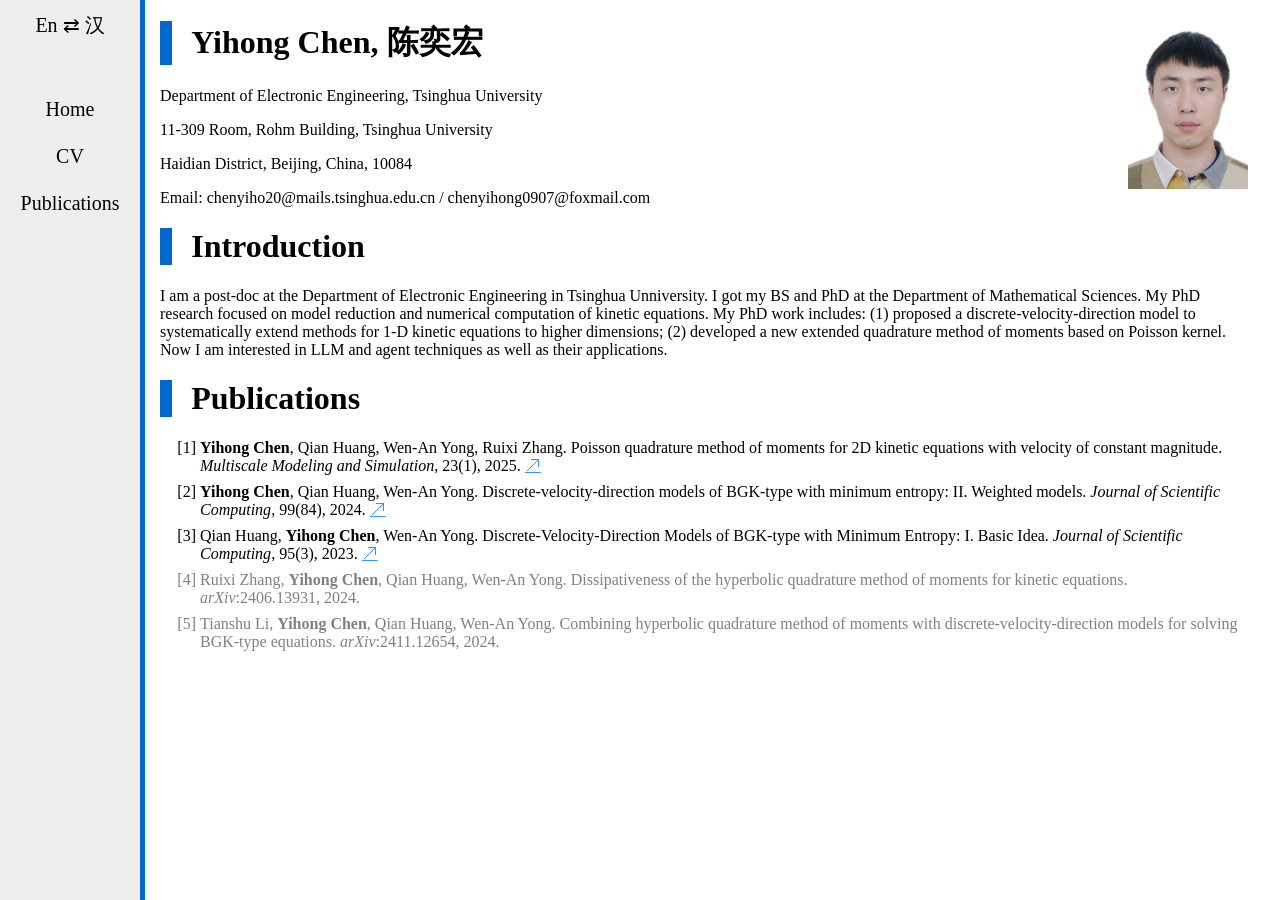
==== index.html @ 52dd53e9 "update" ====
<!DOCTYPE html>
<html>
    <head>
        <meta charset="utf-8"/>
        <title>陈奕宏，Yihong Chen</title>
        <link rel="stylesheet" href="css/portrait.css" media="screen and (orientation: portrait)">
        <link rel="stylesheet" href="css/landscape.css" media="screen and (orientation: landscape)">
        <script src="js/control.js"></script>
        <script src="js/lang.js"></script>
    </head>
    <body>
        <div class="header row-container">
            <!-- 依次为中英文切换按钮，主页，简历，发表 -->
            <div class="header-item" id="div-lang" onclick="onClickChangeLang()"></div>
            <div class="flex-row-spring"></div>
            <div class="header-item" id="div-HOME"></div>
            <div class="header-item" id="div-CV" onclick="onClickCV()"></div>
            <div class="header-item" id="div-PUBLICATION"></div>
        </div>
        <div class="content-container">
            <!-- 基础信息 -->
            <div id="div-name_block">
                <div id="div-profile_block">
                    <img class="profile" src="img/profile.png"/>
                </div>
                <h1 id="h1-NAME"></h1>
                <p id="p-affiliation"></p>
                <p id="p-address-1"></p>
                <p id="p-address-2"></p>
                <p id="p-email">chenyihong0907@foxmail.com</p>
            </div>
            <!-- 自我介绍 -->
            <h1 id="h1-self_intro"></h1>
            <p id="p-self_intro"></p>
            <!-- 发表清单 -->
            <h1 id="h1-publication_list"></h1>
            <ol class="publication-list">
                <li>
                    <strong>Yihong Chen</strong>, Qian Huang, Wen-An Yong, Ruixi Zhang. Poisson quadrature method of moments for 2D kinetic equations with velocity of constant magnitude. <em>Multiscale Modeling and Simulation</em>, 23(1), 2025. <a href="https://doi.org/10.1137/23m1620181">🡥</a>
                </li>
                <li>
                    <strong>Yihong Chen</strong>, Qian Huang, Wen-An Yong. Discrete-velocity-direction models of BGK-type with minimum entropy: II. Weighted models. <em>Journal of Scientific Computing</em>, 99(84), 2024. <a href="https://doi.org/10.1007/s10915-024-02531-3">🡥</a>
                </li>
                <li>
                    Qian Huang, <strong>Yihong Chen</strong>, Wen-An Yong. Discrete-Velocity-Direction Models of BGK-type
                    with Minimum Entropy: I. Basic Idea. <em>Journal of Scientific Computing</em>, 95(3), 2023. <a href="https://doi.org/10.1007/s10915-023-02211-8">🡥</a>
                </li>
                <li class="preparing-item">
                    Ruixi Zhang, <strong>Yihong Chen</strong>, Qian Huang, Wen-An Yong. Dissipativeness of the hyperbolic quadrature method of moments for kinetic equations. <em>arXiv</em>:2406.13931, 2024.
                </li>
                <li class="preparing-item">
                    Tianshu Li, <strong>Yihong Chen</strong>, Qian Huang, Wen-An Yong. Combining hyperbolic quadrature method of moments with discrete-velocity-direction models for solving BGK-type equations. <em>arXiv</em>:2411.12654, 2024.
                </li>
            </ol>
        </div>
        
        <script src="js/lang.js"></script>
    </body>
</html>
---- css/portrait.css ----
body {
    margin: 0;
    display: flex;
    flex-direction: column;
    font-size: 12pt;
}

.row-container {
    display: flex;
    flex-direction: row;
    width: 100%;
    align-items: stretch;
    font-size: inherit;
}

.flex-row-spring {
    flex-grow: 1;
}

/* 导航栏 */
.header {
    position: fixed;
    background-color: #EEE;
    border-bottom: #0369CF 0.25em solid;
    font-size: 24pt;
}


.header-item {
    padding: 0.8em 1.2em;
    margin-bottom: -0.25em;
    background-color: #EEE;
    border-bottom: #0369CF 0.25em solid;
    transition: background-color 0.5s ease, border-color 0.25s ease;
}

.header-item:hover {
    background-color: #FFF;
    border-color: #3096FC;
}

/* 内容 */
.content-container {
    margin: 8em 4em;
}

h1 {
    border-left: #0369CF 0.4em solid;
    padding-left: 0.6em;
}

#div-profile_block {
    text-align: center;
}

.profile {
    max-width: 144pt;
    object-fit: cover;
}


/* 发表列表样式 */
.publication-list {
    counter-reset: list-item; /* 初始化计数器 */
    list-style-type: none; /* 移除默认的列表样式 */
}

.publication-list li {
    counter-increment: list-item;
    margin: 0.5em 0em;
}

.publication-list li::marker {
    content: "["counter(list-item)"] ";
}

li a {
    color: #3096FC;
}

.preparing-item {
    color: gray;
}
---- css/landscape.css ----
body {
    margin: 0;
    display: flex;
    flex-direction: column;
}

.row-container {
    display: flex;
    flex-direction: column;
    height: 100%;
    width: 7em;
    align-items: stretch;
    text-align: center;
    font-size: inherit;
}

.flex-row-spring {
    flex-grow: 0.05;
}

/* 导航栏 */
.header {
    position: fixed;
    background-color: #EEE;
    border-right: #0369CF 0.25em solid;
    font-size: 15pt;
}


.header-item {
    padding: 0.6em 0.6em;
    margin-right: -0.25em;
    background-color: #EEE;
    border-right: #0369CF 0.25em solid;
    transition: background-color 0.5s ease, border-color 0.25s ease;
}

.header-item:hover {
    background-color: #FFF;
    border-color: #3096FC;
}

/* 内容 */
.content-container {
    margin: 0em 2em 2em 10em;
}

h1 {
    border-left: #0369CF 0.4em solid;
    padding-left: 0.6em;
}

.profile {
    max-width: 7.5em;
    object-fit: cover;
    float: right;
}


/* 发表列表样式 */
.publication-list {
    counter-reset: list-item; /* 初始化计数器 */
    list-style-type: none; /* 移除默认的列表样式 */
}

.publication-list li {
    counter-increment: list-item;
    margin: 0.5em 0em;
}

.publication-list li::marker {
    content: "["counter(list-item)"] ";
}

li a {
    color: #3096FC;
}

.preparing-item {
    color: gray;
}
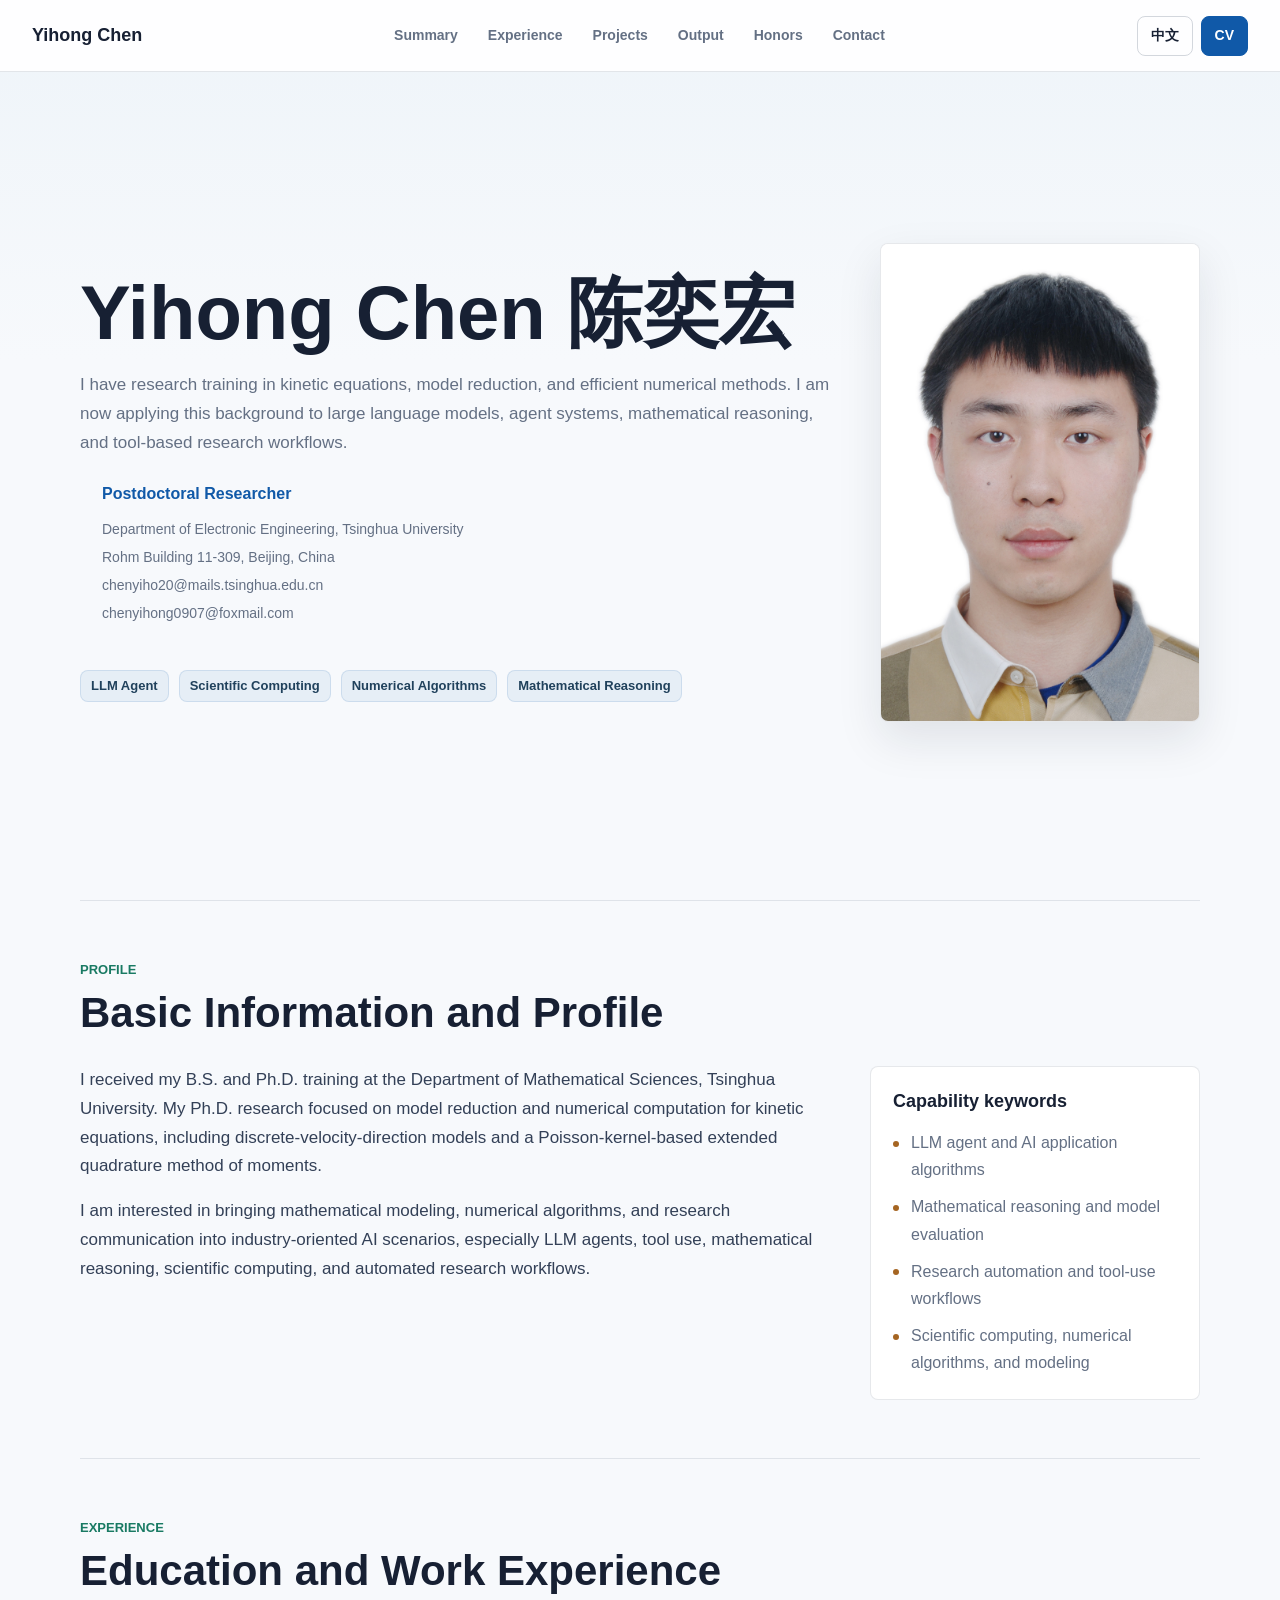
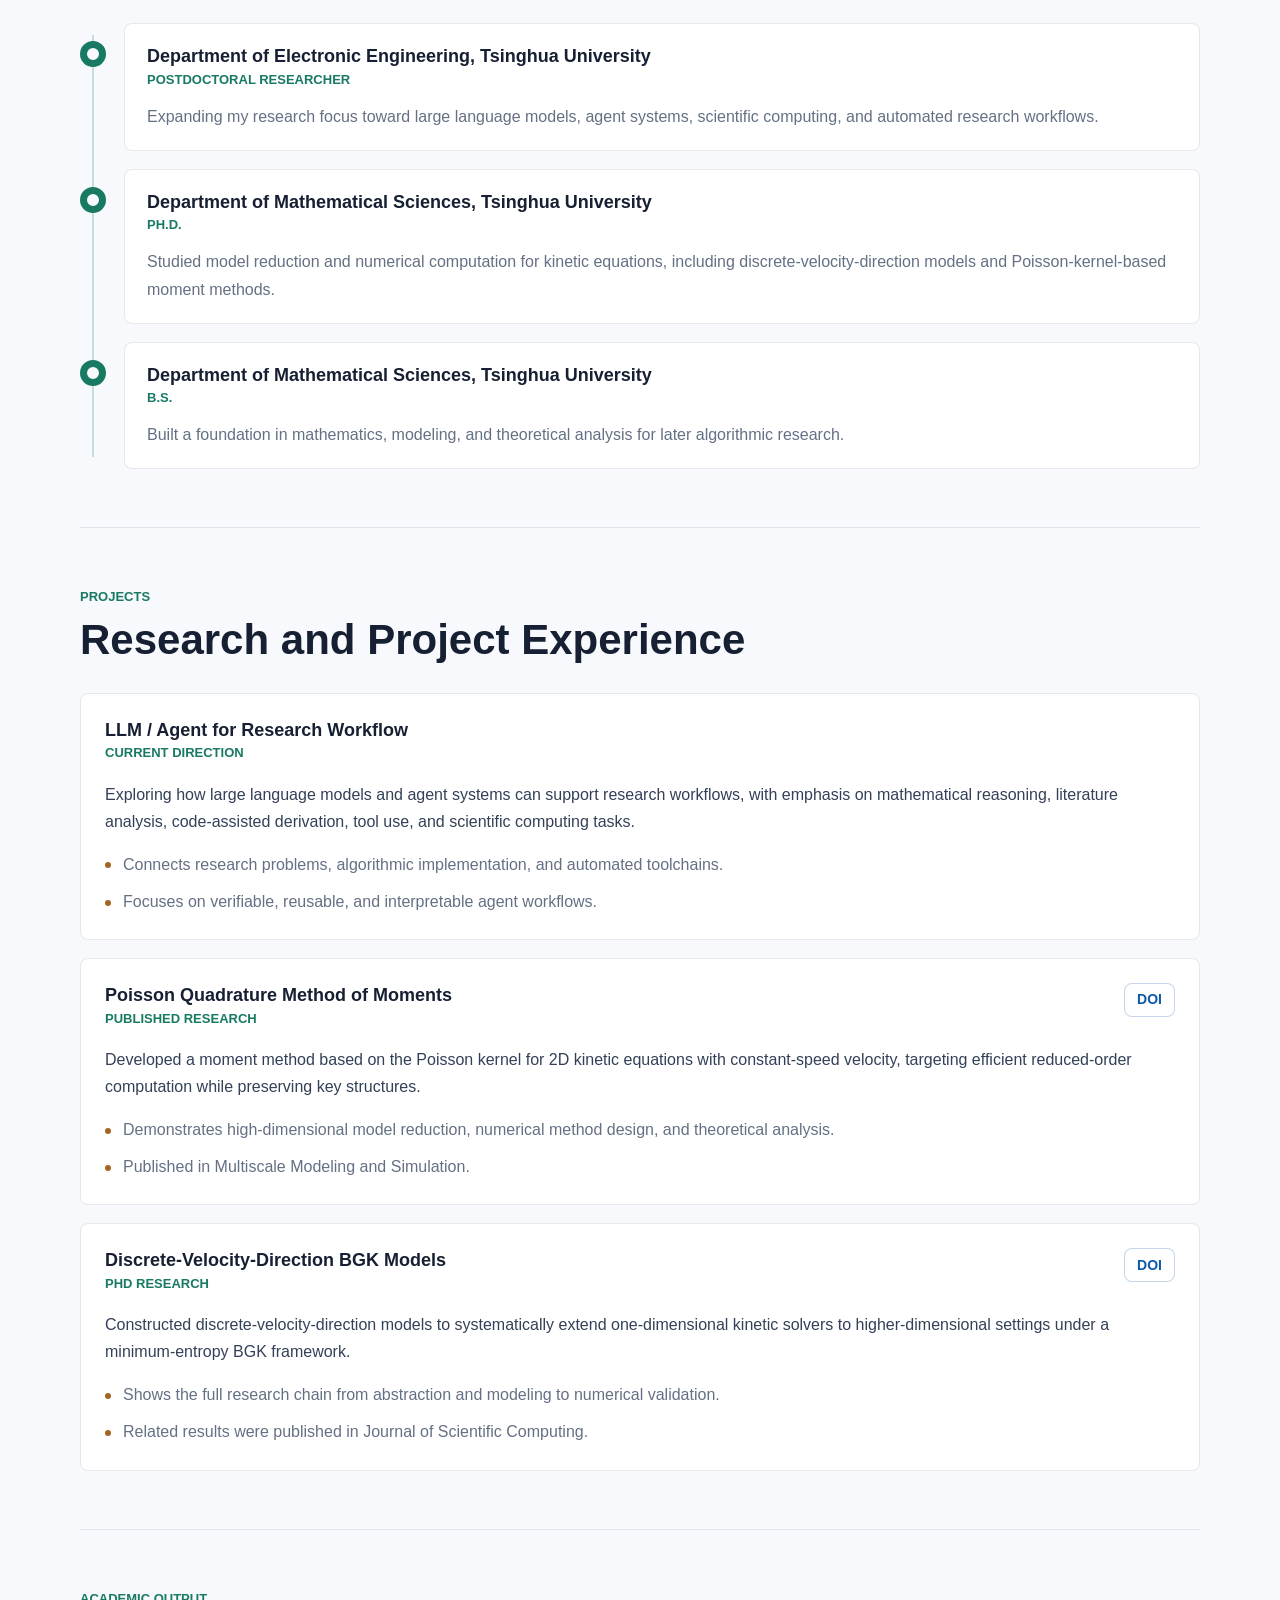
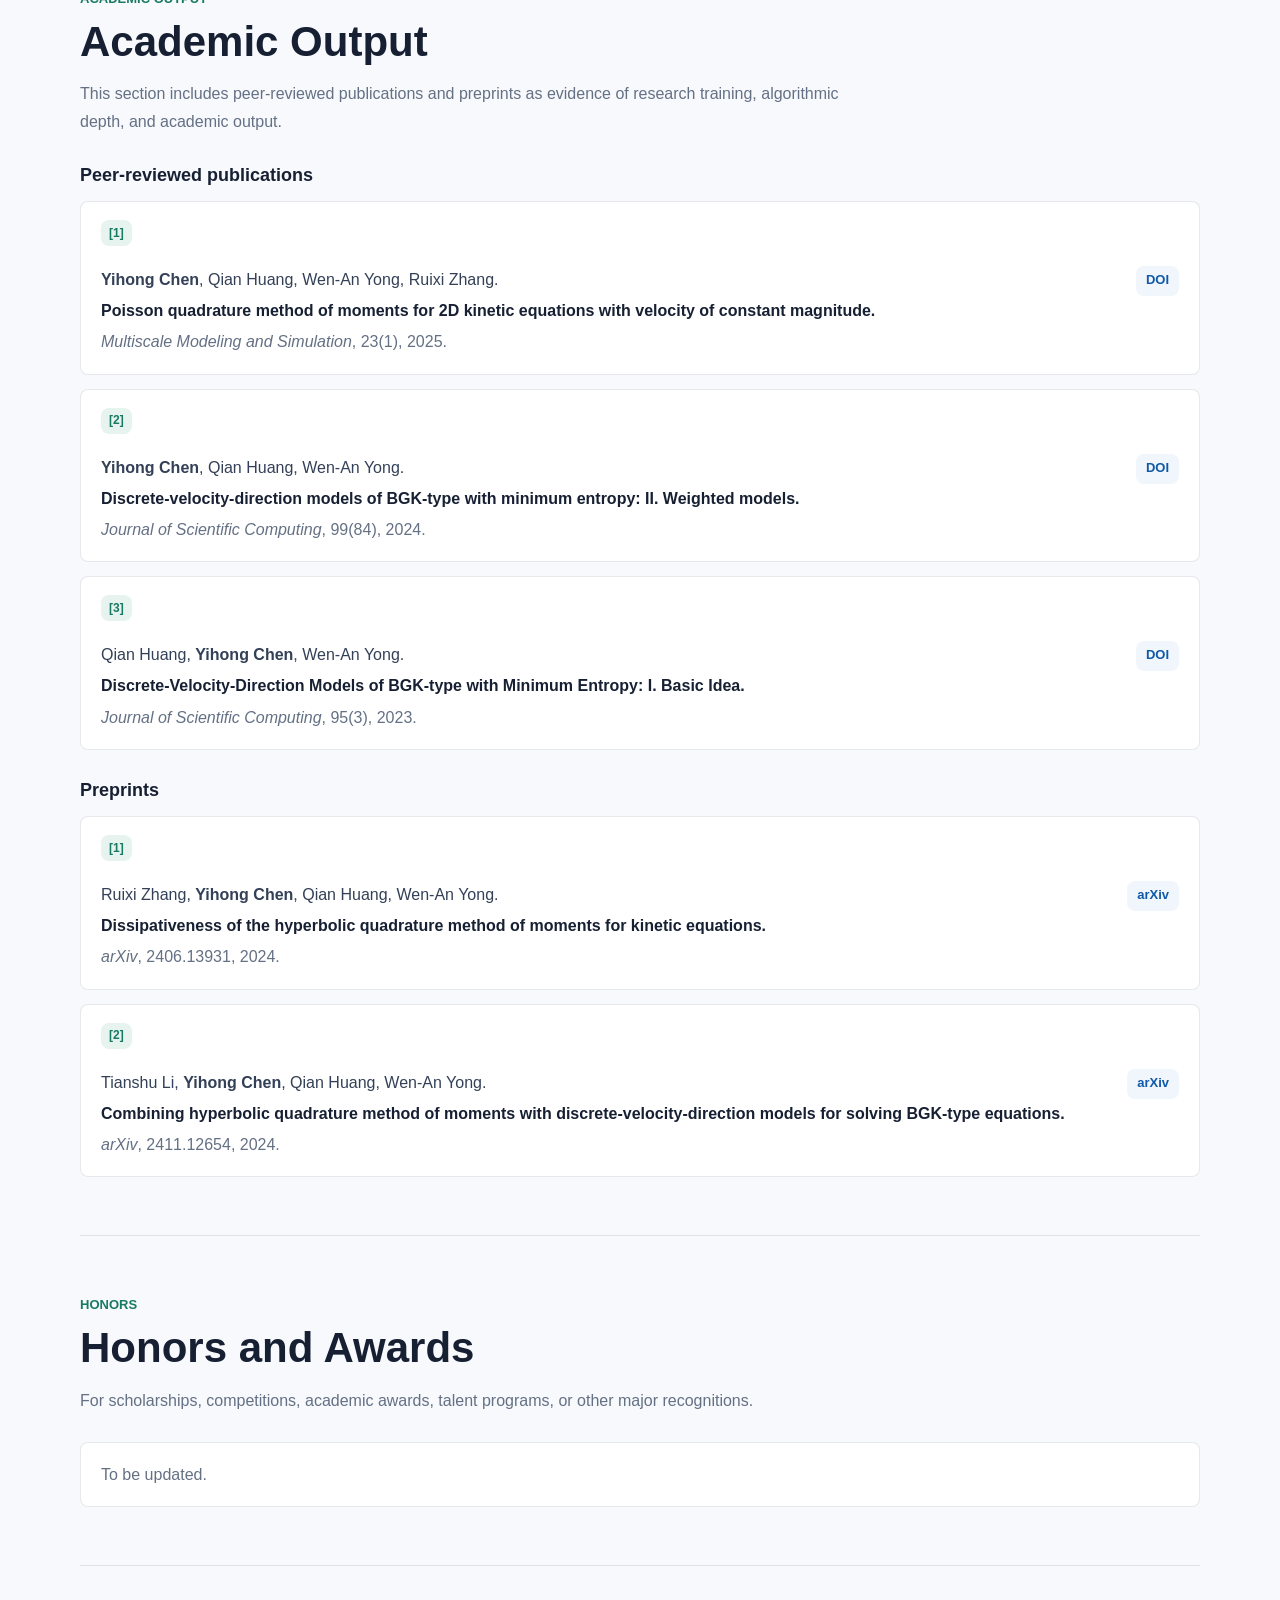
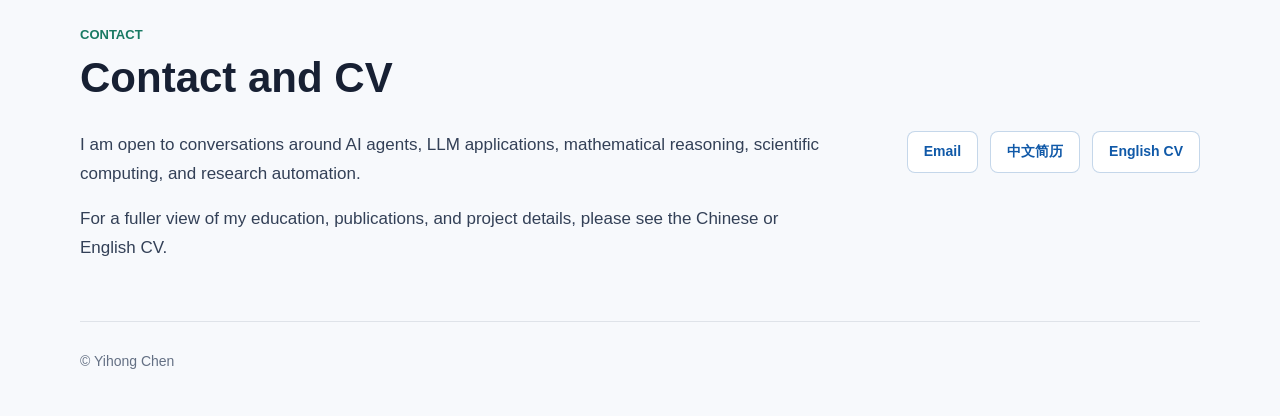
==== commit bde911be: "update to modern" ====
--- a/index.html
+++ b/index.html
@@ -1,60 +1,116 @@
-<!DOCTYPE html>
-<html>
-    <head>
-        <meta charset="utf-8"/>
-        <title>陈奕宏，Yihong Chen</title>
-        <link rel="stylesheet" href="css/portrait.css" media="screen and (orientation: portrait)">
-        <link rel="stylesheet" href="css/landscape.css" media="screen and (orientation: landscape)">
-        <script src="js/control.js"></script>
-        <script src="js/lang.js"></script>
-    </head>
-    <body>
-        <div class="header row-container">
-            <!-- 依次为中英文切换按钮，主页，简历，发表 -->
-            <div class="header-item" id="div-lang" onclick="onClickChangeLang()"></div>
-            <div class="flex-row-spring"></div>
-            <div class="header-item" id="div-HOME"></div>
-            <div class="header-item" id="div-CV" onclick="onClickCV()"></div>
-            <div class="header-item" id="div-PUBLICATION"></div>
-        </div>
-        <div class="content-container">
-            <!-- 基础信息 -->
-            <div id="div-name_block">
-                <div id="div-profile_block">
-                    <img class="profile" src="img/profile.png"/>
-                </div>
-                <h1 id="h1-NAME"></h1>
-                <p id="p-affiliation"></p>
-                <p id="p-address-1"></p>
-                <p id="p-address-2"></p>
-                <p id="p-email">chenyihong0907@foxmail.com</p>
-            </div>
-            <!-- 自我介绍 -->
-            <h1 id="h1-self_intro"></h1>
-            <p id="p-self_intro"></p>
-            <!-- 发表清单 -->
-            <h1 id="h1-publication_list"></h1>
-            <ol class="publication-list">
-                <li>
-                    <strong>Yihong Chen</strong>, Qian Huang, Wen-An Yong, Ruixi Zhang. Poisson quadrature method of moments for 2D kinetic equations with velocity of constant magnitude. <em>Multiscale Modeling and Simulation</em>, 23(1), 2025. <a href="https://doi.org/10.1137/23m1620181">🡥</a>
-                </li>
-                <li>
-                    <strong>Yihong Chen</strong>, Qian Huang, Wen-An Yong. Discrete-velocity-direction models of BGK-type with minimum entropy: II. Weighted models. <em>Journal of Scientific Computing</em>, 99(84), 2024. <a href="https://doi.org/10.1007/s10915-024-02531-3">🡥</a>
-                </li>
-                <li>
-                    Qian Huang, <strong>Yihong Chen</strong>, Wen-An Yong. Discrete-Velocity-Direction Models of BGK-type
-                    with Minimum Entropy: I. Basic Idea. <em>Journal of Scientific Computing</em>, 95(3), 2023. <a href="https://doi.org/10.1007/s10915-023-02211-8">🡥</a>
-                </li>
-                <li class="preparing-item">
-                    Ruixi Zhang, <strong>Yihong Chen</strong>, Qian Huang, Wen-An Yong. Dissipativeness of the hyperbolic quadrature method of moments for kinetic equations. <em>arXiv</em>:2406.13931, 2024.
-                </li>
-                <li class="preparing-item">
-                    Tianshu Li, <strong>Yihong Chen</strong>, Qian Huang, Wen-An Yong. Combining hyperbolic quadrature method of moments with discrete-velocity-direction models for solving BGK-type equations. <em>arXiv</em>:2411.12654, 2024.
-                </li>
-            </ol>
-        </div>
-        
-        <script src="js/lang.js"></script>
-    </body>
-</html>
- +<!DOCTYPE html>
+<html lang="zh-CN">
+<head>
+    <meta charset="utf-8">
+    <meta name="viewport" content="width=device-width, initial-scale=1">
+    <meta name="description" content="陈奕宏的个人简历主页，聚焦数学建模、数值算法、LLM Agent、科学计算与科研自动化。">
+    <title>陈奕宏 | Yihong Chen</title>
+    <link rel="stylesheet" href="css/main.css">
+    <script src="js/content.js" defer></script>
+    <script src="js/main.js" defer></script>
+</head>
+<body>
+    <header class="site-header">
+        <a class="brand" href="#top" id="brand">陈奕宏</a>
+        <nav class="site-nav" aria-label="Primary navigation">
+            <a href="#summary" data-nav="summary">简介</a>
+            <a href="#experience" data-nav="experience">经历</a>
+            <a href="#work" data-nav="work">项目</a>
+            <a href="#publications" data-nav="publications">成果</a>
+            <a href="#honors" data-nav="honors">荣誉</a>
+            <a href="#contact" data-nav="contact">联系</a>
+        </nav>
+        <div class="header-actions">
+            <button class="text-button" id="language-toggle" type="button">En</button>
+            <button class="text-button primary" id="cv-button" type="button">简历</button>
+        </div>
+    </header>
+
+    <main id="top">
+        <section class="hero" aria-labelledby="profile-name">
+            <div class="hero-copy">
+                <h1 id="profile-name"></h1>
+                <p class="lead" id="hero-lead"></p>
+                <div class="profile-meta">
+                    <p class="profile-role" id="profile-role"></p>
+                    <ul class="meta-list" id="profile-lines"></ul>
+                </div>
+                <div class="tag-list" id="hero-tags" aria-label="Focus areas"></div>
+            </div>
+            <aside class="profile-card" aria-label="Profile">
+                <img class="profile-photo" id="profile-photo" src="img/profile.png" alt="陈奕宏">
+            </aside>
+        </section>
+
+        <section class="section" id="summary" aria-labelledby="summary-title">
+            <div class="section-heading">
+                <p class="section-kicker" id="summary-kicker"></p>
+                <h2 id="summary-title"></h2>
+            </div>
+            <div class="summary-grid">
+                <div class="body-copy" id="summary-copy"></div>
+                <div class="role-panel">
+                    <h3 id="target-title"></h3>
+                    <ul class="clean-list" id="target-list"></ul>
+                </div>
+            </div>
+        </section>
+
+        <section class="section" id="experience" aria-labelledby="experience-title">
+            <div class="section-heading">
+                <p class="section-kicker" id="experience-kicker"></p>
+                <h2 id="experience-title"></h2>
+            </div>
+            <div class="timeline" id="experience-list"></div>
+        </section>
+
+        <section class="section" id="work" aria-labelledby="work-title">
+            <div class="section-heading">
+                <p class="section-kicker" id="work-kicker"></p>
+                <h2 id="work-title"></h2>
+            </div>
+            <div class="work-list" id="work-list"></div>
+        </section>
+
+        <section class="section" id="publications" aria-labelledby="publications-title">
+            <div class="section-heading">
+                <p class="section-kicker" id="publications-kicker"></p>
+                <h2 id="publications-title"></h2>
+                <p class="section-note" id="publications-note"></p>
+            </div>
+            <div class="publication-block">
+                <h3 id="published-title"></h3>
+                <ol class="publication-list" id="published-list"></ol>
+            </div>
+            <div class="publication-block">
+                <h3 id="preprint-title"></h3>
+                <ol class="publication-list" id="preprint-list"></ol>
+            </div>
+        </section>
+
+        <section class="section" id="honors" aria-labelledby="honors-title">
+            <div class="section-heading">
+                <p class="section-kicker" id="honors-kicker"></p>
+                <h2 id="honors-title"></h2>
+                <p class="section-note" id="honors-note"></p>
+            </div>
+            <div class="honor-list" id="honor-list"></div>
+        </section>
+
+        <section class="section contact-section" id="contact" aria-labelledby="contact-title">
+            <div class="section-heading">
+                <p class="section-kicker" id="contact-kicker"></p>
+                <h2 id="contact-title"></h2>
+            </div>
+            <div class="contact-layout">
+                <div class="body-copy" id="contact-copy"></div>
+                <div class="contact-links" id="contact-links"></div>
+            </div>
+        </section>
+    </main>
+
+    <footer class="site-footer">
+        <span id="footer-text"></span>
+    </footer>
+</body>
+</html>
--- a/css/main.css
+++ b/css/main.css
@@ -0,0 +1,767 @@
+:root {
+    --color-ink: #172033;
+    --color-muted: #647084;
+    --color-soft: #edf1f6;
+    --color-page: #f7f9fc;
+    --color-panel: #ffffff;
+    --color-primary: #1059a8;
+    --color-primary-strong: #073f7f;
+    --color-accent: #197a63;
+    --color-warm: #a56522;
+    --shadow-panel: 0 18px 45px rgba(23, 32, 51, 0.1);
+    --radius: 8px;
+    --content-width: 1120px;
+    --header-height: 72px;
+    --font-sans: "Inter", "Segoe UI", "Helvetica Neue", Arial, "Noto Sans SC", sans-serif;
+}
+
+* {
+    box-sizing: border-box;
+}
+
+html {
+    scroll-behavior: smooth;
+}
+
+body {
+    margin: 0;
+    color: var(--color-ink);
+    background:
+        linear-gradient(180deg, #eef4f9 0, var(--color-page) 360px),
+        var(--color-page);
+    font-family: var(--font-sans);
+    font-size: 16px;
+    line-height: 1.7;
+}
+
+a {
+    color: var(--color-primary);
+    text-decoration-thickness: 0.08em;
+    text-underline-offset: 0.24em;
+}
+
+a:hover {
+    color: var(--color-primary-strong);
+}
+
+button,
+a {
+    -webkit-tap-highlight-color: transparent;
+}
+
+button:focus-visible,
+a:focus-visible {
+    outline: 3px solid rgba(25, 122, 99, 0.28);
+    outline-offset: 3px;
+}
+
+.site-header {
+    position: sticky;
+    top: 0;
+    z-index: 10;
+    display: grid;
+    grid-template-columns: auto 1fr auto;
+    align-items: center;
+    gap: 24px;
+    min-height: var(--header-height);
+    padding: 0 32px;
+    background: rgba(255, 255, 255, 0.9);
+    border-bottom: 1px solid rgba(100, 112, 132, 0.18);
+    backdrop-filter: blur(16px);
+}
+
+.brand {
+    color: var(--color-ink);
+    font-size: 18px;
+    font-weight: 750;
+    text-decoration: none;
+    white-space: nowrap;
+}
+
+.site-nav {
+    display: flex;
+    justify-content: center;
+    gap: 6px;
+}
+
+.site-nav a,
+.text-button,
+.action-link,
+.compact-link {
+    border-radius: var(--radius);
+    font: inherit;
+    transition:
+        background-color 0.18s ease,
+        border-color 0.18s ease,
+        color 0.18s ease,
+        transform 0.18s ease;
+}
+
+.site-nav a {
+    padding: 8px 12px;
+    color: var(--color-muted);
+    font-size: 14px;
+    font-weight: 650;
+    text-decoration: none;
+    white-space: nowrap;
+}
+
+.site-nav a:hover {
+    color: var(--color-ink);
+    background: var(--color-soft);
+}
+
+.header-actions {
+    display: flex;
+    align-items: center;
+    gap: 8px;
+}
+
+.text-button {
+    min-height: 40px;
+    padding: 0 13px;
+    color: var(--color-ink);
+    background: transparent;
+    border: 1px solid rgba(100, 112, 132, 0.28);
+    cursor: pointer;
+    font-size: 14px;
+    font-weight: 700;
+}
+
+.text-button:hover {
+    background: var(--color-soft);
+}
+
+.text-button.primary {
+    color: #fff;
+    background: var(--color-primary);
+    border-color: var(--color-primary);
+}
+
+.text-button.primary:hover {
+    background: var(--color-primary-strong);
+    border-color: var(--color-primary-strong);
+}
+
+main {
+    width: min(var(--content-width), calc(100% - 48px));
+    margin: 0 auto;
+}
+
+.hero {
+    display: grid;
+    grid-template-columns: minmax(0, 1fr) 320px;
+    gap: 48px;
+    align-items: center;
+    min-height: calc(100svh - var(--header-height));
+    padding: 56px 0 64px;
+}
+
+.hero-copy {
+    max-width: 760px;
+}
+
+.eyebrow,
+.section-kicker,
+.item-type {
+    margin: 0;
+    color: var(--color-accent);
+    font-size: 13px;
+    font-weight: 800;
+    text-transform: uppercase;
+}
+
+h1,
+h2,
+h3,
+p {
+    overflow-wrap: anywhere;
+}
+
+h1 {
+    margin: 12px 0 0;
+    font-size: clamp(42px, 7vw, 76px);
+    line-height: 1.02;
+    font-weight: 820;
+}
+
+.headline {
+    max-width: 780px;
+    margin: 24px 0 0;
+    color: #23304a;
+    font-size: clamp(22px, 3vw, 32px);
+    line-height: 1.35;
+    font-weight: 720;
+}
+
+.lead {
+    max-width: 760px;
+    margin: 20px 0 0;
+    color: var(--color-muted);
+    font-size: 17px;
+}
+
+.tag-list {
+    display: flex;
+    flex-wrap: wrap;
+    gap: 10px;
+    margin-top: 24px;
+}
+
+.tag {
+    display: inline-flex;
+    align-items: center;
+    min-height: 30px;
+    padding: 4px 10px;
+    color: #20415c;
+    background: #e6eef6;
+    border: 1px solid rgba(16, 89, 168, 0.12);
+    border-radius: var(--radius);
+    font-size: 13px;
+    font-weight: 700;
+}
+
+.tag-list.subtle {
+    margin-top: 16px;
+}
+
+.tag-list.subtle .tag {
+    color: #46546a;
+    background: #f1f4f7;
+    border-color: rgba(100, 112, 132, 0.16);
+}
+
+.action-link,
+.compact-link {
+    display: inline-flex;
+    align-items: center;
+    justify-content: center;
+    min-height: 42px;
+    padding: 0 16px;
+    color: var(--color-primary);
+    background: #fff;
+    border: 1px solid rgba(16, 89, 168, 0.24);
+    font-size: 14px;
+    font-weight: 760;
+    text-decoration: none;
+}
+
+.action-link:hover,
+.compact-link:hover {
+    color: var(--color-primary-strong);
+    background: #f0f6fc;
+    transform: translateY(-1px);
+}
+
+.action-link.primary {
+    color: #fff;
+    background: var(--color-primary);
+    border-color: var(--color-primary);
+}
+
+.action-link.primary:hover {
+    color: #fff;
+    background: var(--color-primary-strong);
+    border-color: var(--color-primary-strong);
+}
+
+.profile-card {
+    align-self: center;
+    overflow: hidden;
+    background: var(--color-panel);
+    border: 1px solid rgba(100, 112, 132, 0.16);
+    border-radius: var(--radius);
+    box-shadow: var(--shadow-panel);
+}
+
+.profile-photo {
+    display: block;
+    width: 100%;
+    aspect-ratio: 2 / 3;
+    object-fit: cover;
+    background: var(--color-soft);
+}
+
+.profile-meta {
+    padding: 22px;
+}
+
+.profile-role {
+    margin: 0 0 12px;
+    color: var(--color-primary);
+    font-weight: 780;
+}
+
+.meta-list,
+.clean-list {
+    margin: 0;
+    padding: 0;
+    list-style: none;
+}
+
+.meta-list {
+    display: grid;
+    gap: 7px;
+    color: var(--color-muted);
+    font-size: 14px;
+    line-height: 1.5;
+}
+
+.section {
+    padding: 58px 0;
+    border-top: 1px solid rgba(100, 112, 132, 0.16);
+    scroll-margin-top: calc(var(--header-height) + 20px);
+}
+
+.section-heading {
+    max-width: 780px;
+    margin-bottom: 28px;
+}
+
+h2 {
+    margin: 8px 0 0;
+    font-size: clamp(28px, 4vw, 42px);
+    line-height: 1.16;
+}
+
+.section-note {
+    margin: 14px 0 0;
+    color: var(--color-muted);
+}
+
+.summary-grid,
+.contact-layout {
+    display: grid;
+    grid-template-columns: minmax(0, 1fr) 330px;
+    gap: 36px;
+    align-items: start;
+}
+
+.body-copy {
+    color: #334057;
+    font-size: 17px;
+}
+
+.body-copy p {
+    margin: 0 0 16px;
+}
+
+.body-copy p:last-child {
+    margin-bottom: 0;
+}
+
+.role-panel,
+.skill-group,
+.work-item,
+.timeline-body,
+.publication-list li,
+.honor-item,
+.empty-state {
+    background: var(--color-panel);
+    border: 1px solid rgba(100, 112, 132, 0.16);
+    border-radius: var(--radius);
+}
+
+.role-panel {
+    padding: 22px;
+}
+
+.role-panel h3,
+.skill-group h3,
+.work-item h3,
+.timeline-body h3,
+.publication-block h3,
+.honor-item h3 {
+    margin: 0;
+    font-size: 18px;
+    line-height: 1.35;
+}
+
+.clean-list {
+    display: grid;
+    gap: 10px;
+    margin-top: 16px;
+}
+
+.clean-list li {
+    position: relative;
+    padding-left: 18px;
+    color: var(--color-muted);
+}
+
+.clean-list li::before {
+    position: absolute;
+    top: 0.72em;
+    left: 0;
+    width: 6px;
+    height: 6px;
+    background: var(--color-warm);
+    border-radius: 50%;
+    content: "";
+}
+
+.work-list {
+    display: grid;
+    gap: 18px;
+}
+
+.work-item {
+    padding: 24px;
+}
+
+.work-item-header {
+    display: flex;
+    align-items: start;
+    justify-content: space-between;
+    gap: 20px;
+    margin-bottom: 16px;
+}
+
+.work-item p {
+    margin: 0;
+}
+
+.work-item > p {
+    color: #334057;
+}
+
+.compact-link {
+    min-height: 34px;
+    padding: 0 12px;
+    white-space: nowrap;
+}
+
+.skill-grid {
+    display: grid;
+    grid-template-columns: repeat(3, minmax(0, 1fr));
+    gap: 18px;
+}
+
+.skill-group {
+    padding: 22px;
+}
+
+.timeline {
+    position: relative;
+    display: grid;
+    gap: 18px;
+}
+
+.timeline::before {
+    position: absolute;
+    top: 12px;
+    bottom: 12px;
+    left: 12px;
+    width: 2px;
+    background: rgba(25, 122, 99, 0.22);
+    content: "";
+}
+
+.timeline-item {
+    position: relative;
+    display: grid;
+    grid-template-columns: 26px minmax(0, 1fr);
+    gap: 18px;
+}
+
+.timeline-marker {
+    position: relative;
+    z-index: 1;
+    width: 26px;
+    height: 26px;
+    margin-top: 18px;
+    background: var(--color-page);
+    border: 7px solid var(--color-accent);
+    border-radius: 50%;
+}
+
+.timeline-body {
+    padding: 20px 22px;
+}
+
+.timeline-body p {
+    margin: 0;
+}
+
+.timeline-body > p:last-child {
+    margin-top: 12px;
+    color: var(--color-muted);
+}
+
+.publication-block {
+    margin-top: 28px;
+}
+
+.publication-list {
+    display: grid;
+    gap: 14px;
+    margin: 14px 0 0;
+    padding: 0;
+    list-style: none;
+    counter-reset: publication;
+}
+
+.publication-list li {
+    display: grid;
+    grid-template-columns: minmax(0, 1fr) auto;
+    gap: 20px;
+    align-items: start;
+    padding: 18px 20px;
+    counter-increment: publication;
+}
+
+.publication-list li::before {
+    display: inline-flex;
+    grid-column: 1 / -1;
+    align-items: center;
+    width: fit-content;
+    min-height: 26px;
+    padding: 0 8px;
+    color: var(--color-accent);
+    background: #e7f3ee;
+    border-radius: var(--radius);
+    font-size: 12px;
+    font-weight: 800;
+    content: "[" counter(publication) "]";
+}
+
+.publication-main {
+    display: grid;
+    gap: 4px;
+}
+
+.publication-main p {
+    margin: 0;
+}
+
+.publication-authors {
+    color: #334057;
+}
+
+.publication-title {
+    font-weight: 720;
+}
+
+.publication-venue {
+    color: var(--color-muted);
+}
+
+.publication-links {
+    display: flex;
+    flex-wrap: wrap;
+    justify-content: flex-end;
+    gap: 8px;
+}
+
+.publication-links a {
+    min-height: 30px;
+    padding: 3px 10px;
+    color: var(--color-primary);
+    background: #f0f6fc;
+    border-radius: var(--radius);
+    font-size: 13px;
+    font-weight: 760;
+    text-decoration: none;
+}
+
+.publication-links a:hover {
+    background: #e1edf8;
+}
+
+.honor-list {
+    display: grid;
+    gap: 14px;
+}
+
+.honor-item,
+.empty-state {
+    padding: 18px 20px;
+}
+
+.honor-item p,
+.empty-state {
+    margin: 0;
+}
+
+.honor-item > p:last-child {
+    margin-top: 10px;
+    color: var(--color-muted);
+}
+
+.empty-state {
+    color: var(--color-muted);
+}
+
+.contact-links {
+    display: flex;
+    flex-wrap: wrap;
+    gap: 12px;
+    justify-content: flex-end;
+}
+
+.site-footer {
+    width: min(var(--content-width), calc(100% - 48px));
+    margin: 0 auto;
+    padding: 28px 0 42px;
+    color: var(--color-muted);
+    border-top: 1px solid rgba(100, 112, 132, 0.16);
+    font-size: 14px;
+}
+
+@media (max-width: 900px) {
+    :root {
+        --header-height: 64px;
+    }
+
+    .site-header {
+        grid-template-columns: 1fr auto;
+        gap: 12px;
+        padding: 10px 18px;
+    }
+
+    .site-nav {
+        grid-column: 1 / -1;
+        justify-content: flex-start;
+        order: 3;
+        overflow-x: auto;
+        padding-bottom: 2px;
+        scrollbar-width: none;
+    }
+
+    .site-nav::-webkit-scrollbar {
+        display: none;
+    }
+
+    .site-nav a {
+        padding: 7px 10px;
+    }
+
+    main,
+    .site-footer {
+        width: min(100% - 32px, var(--content-width));
+    }
+
+    .hero,
+    .summary-grid,
+    .contact-layout {
+        grid-template-columns: 1fr;
+    }
+
+    .hero {
+        gap: 28px;
+        min-height: 0;
+        padding: 42px 0 48px;
+    }
+
+    .profile-card {
+        display: grid;
+        grid-template-columns: 150px minmax(0, 1fr);
+        align-items: stretch;
+    }
+
+    .profile-photo {
+        height: 100%;
+    }
+
+    .skill-grid {
+        grid-template-columns: 1fr;
+    }
+
+    .contact-links {
+        justify-content: flex-start;
+    }
+}
+
+@media (max-width: 620px) {
+    body {
+        font-size: 15px;
+    }
+
+    .site-header {
+        position: static;
+    }
+
+    .brand {
+        font-size: 17px;
+    }
+
+    .header-actions {
+        gap: 6px;
+    }
+
+    .text-button {
+        min-height: 36px;
+        padding: 0 10px;
+    }
+
+    h1 {
+        font-size: 42px;
+    }
+
+    .headline {
+        font-size: 22px;
+    }
+
+    .lead,
+    .body-copy {
+        font-size: 16px;
+    }
+
+    .profile-card {
+        grid-template-columns: 118px minmax(0, 1fr);
+    }
+
+    .profile-meta {
+        padding: 16px;
+    }
+
+    .section {
+        padding: 44px 0;
+    }
+
+    .work-item,
+    .skill-group,
+    .role-panel,
+    .timeline-body,
+    .honor-item,
+    .empty-state {
+        padding: 18px;
+    }
+
+    .work-item-header,
+    .publication-list li {
+        grid-template-columns: 1fr;
+    }
+
+    .work-item-header {
+        display: grid;
+        gap: 12px;
+    }
+
+    .compact-link {
+        justify-self: start;
+    }
+
+    .publication-links {
+        justify-content: flex-start;
+    }
+}
+
+@media (max-width: 420px) {
+    main,
+    .site-footer {
+        width: min(100% - 24px, var(--content-width));
+    }
+
+    .profile-card {
+        grid-template-columns: 1fr;
+    }
+
+    .profile-photo {
+        max-height: 320px;
+    }
+
+    .action-link {
+        width: 100%;
+    }
+}
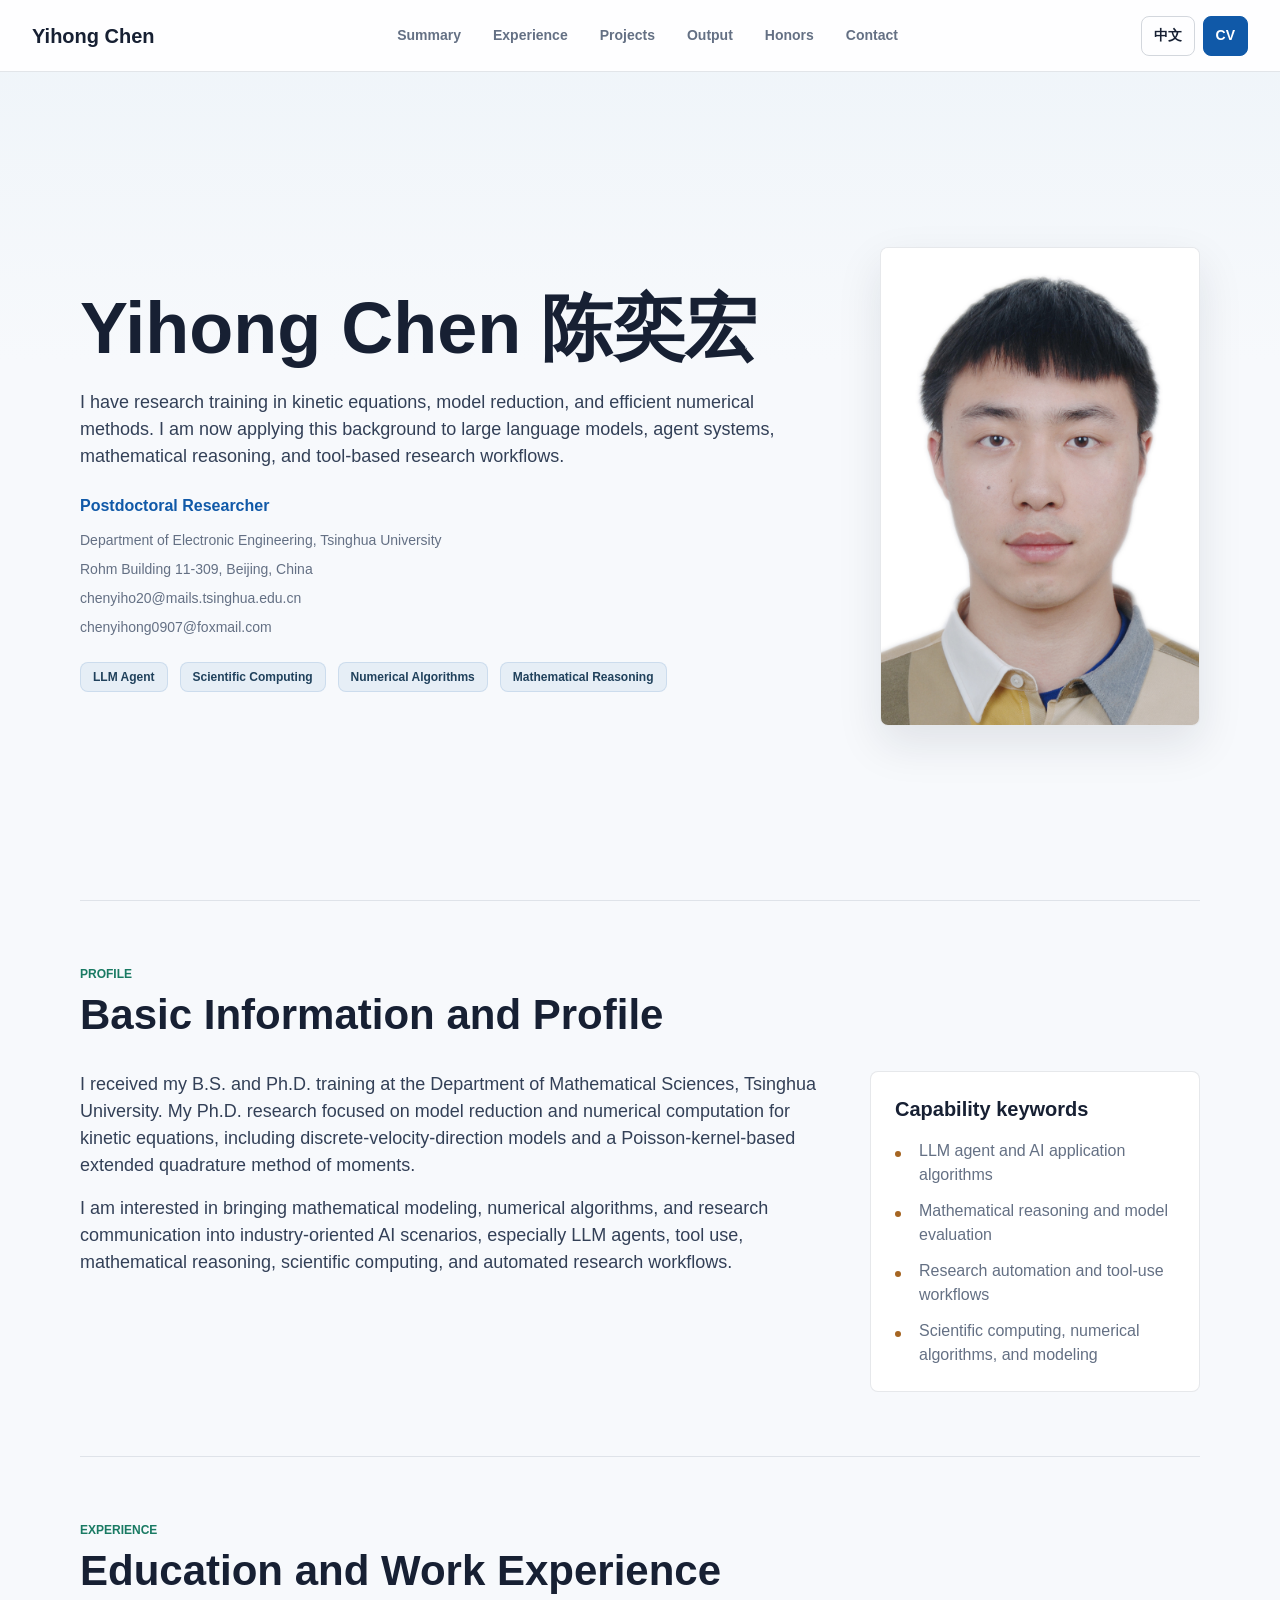
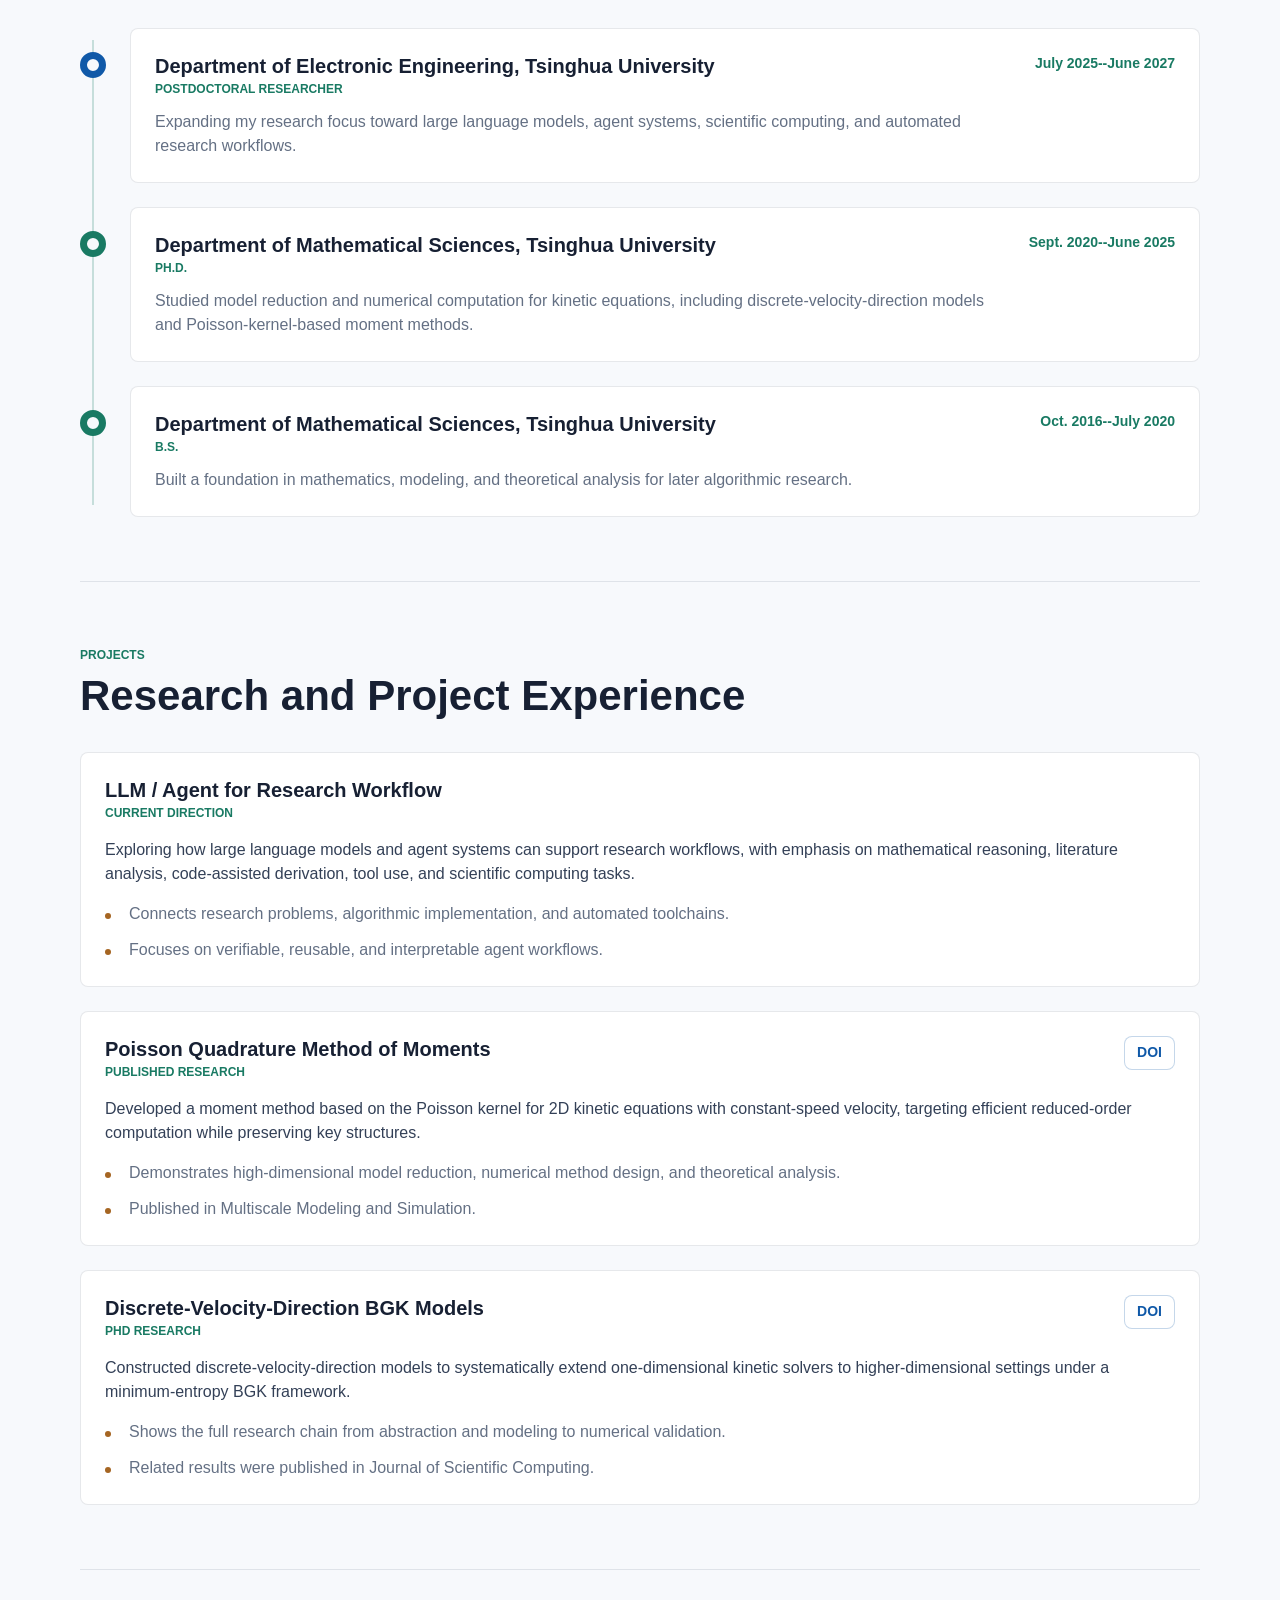
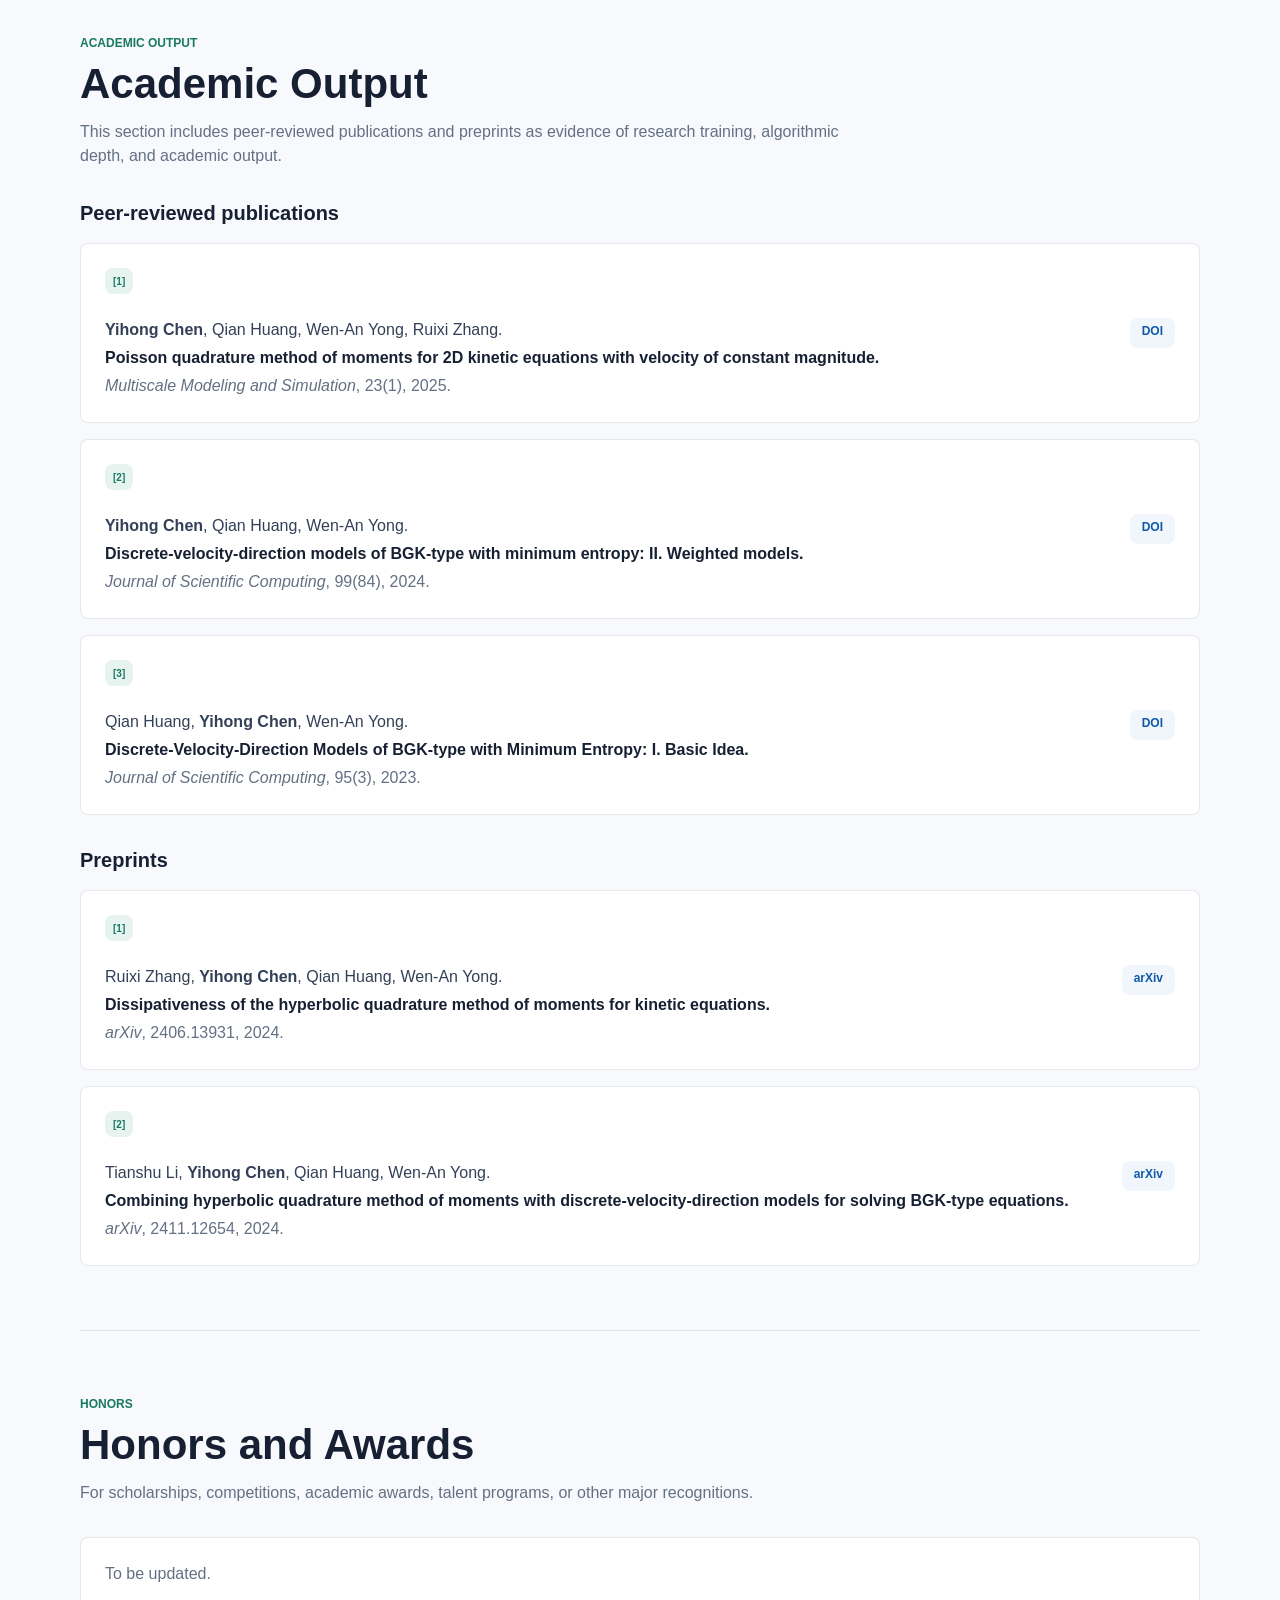
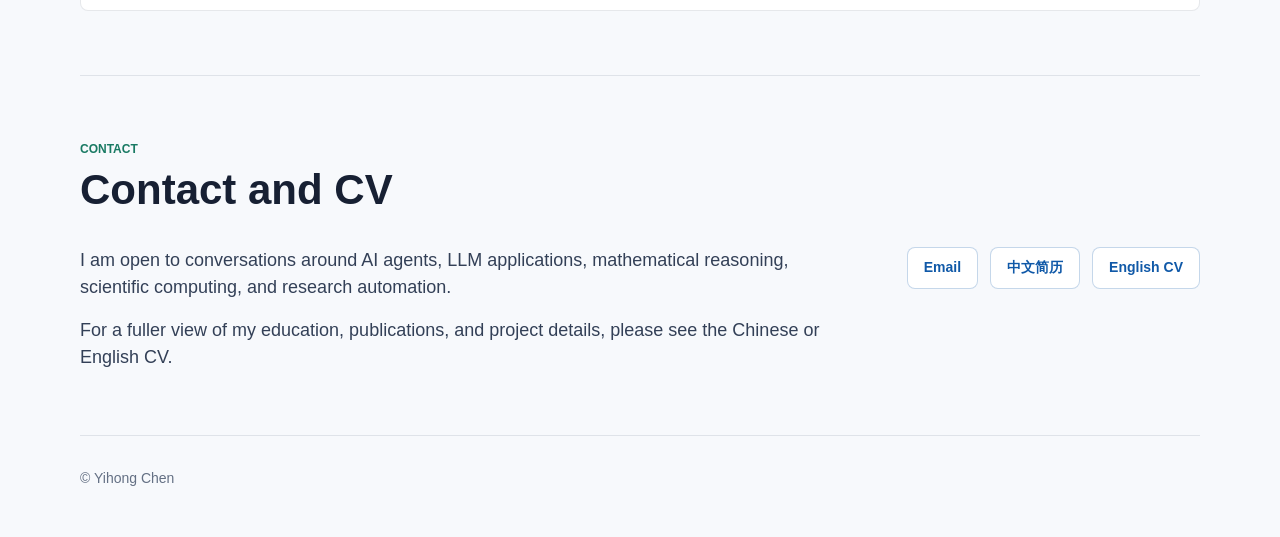
==== commit 2a948768: "update" ====
--- a/index.html
+++ b/index.html
@@ -31,7 +31,7 @@
             <div class="hero-copy">
                 <h1 id="profile-name"></h1>
                 <p class="lead" id="hero-lead"></p>
-                <div class="profile-meta">
+                <div class="identity-meta">
                     <p class="profile-role" id="profile-role"></p>
                     <ul class="meta-list" id="profile-lines"></ul>
                 </div>
--- a/css/main.css
+++ b/css/main.css
@@ -1,20 +1,50 @@
+/* 1. Tokens */
 :root {
     --color-ink: #172033;
+    --color-body: #334057;
     --color-muted: #647084;
-    --color-soft: #edf1f6;
     --color-page: #f7f9fc;
     --color-panel: #ffffff;
+    --color-soft: #edf1f6;
     --color-primary: #1059a8;
     --color-primary-strong: #073f7f;
     --color-accent: #197a63;
     --color-warm: #a56522;
+    --color-focus: rgba(25, 122, 99, 0.28);
+    --color-border: rgba(100, 112, 132, 0.16);
+    --color-border-strong: rgba(100, 112, 132, 0.28);
+    --color-primary-border: rgba(16, 89, 168, 0.24);
+
+    --space-sss: 4px;
+    --space-ss: 8px;
+    --space-s: 12px;
+    --space-m: 16px;
+    --space-l: 24px;
+    --space-ll: 32px;
+    --space-lll: 48px;
+    --space-llll: 64px;
+
+    --text-sss: 10px;
+    --text-ss: 12px;
+    --text-s: 14px;
+    --text-m: 16px;
+    --text-l: 18px;
+    --text-ll: 20px;
+    --heading-m: clamp(24px, 4vw, 42px);
+    --heading-l: clamp(42px, 8vw, 72px);
+
+    --line-tight: 1.15;
+    --line-base: 1.5;
+    --radius-m: 8px;
     --shadow-panel: 0 18px 45px rgba(23, 32, 51, 0.1);
-    --radius: 8px;
+    --transition-m: 0.18s ease;
+
     --content-width: 1120px;
     --header-height: 72px;
     --font-sans: "Inter", "Segoe UI", "Helvetica Neue", Arial, "Noto Sans SC", sans-serif;
 }
 
+/* 2. Reset and Base */
 * {
     box-sizing: border-box;
 }
@@ -30,8 +60,8 @@
         linear-gradient(180deg, #eef4f9 0, var(--color-page) 360px),
         var(--color-page);
     font-family: var(--font-sans);
-    font-size: 16px;
-    line-height: 1.7;
+    font-size: var(--text-m);
+    line-height: var(--line-base);
 }
 
 a {
@@ -51,126 +81,11 @@
 
 button:focus-visible,
 a:focus-visible {
-    outline: 3px solid rgba(25, 122, 99, 0.28);
+    outline: 3px solid var(--color-focus);
     outline-offset: 3px;
 }
 
-.site-header {
-    position: sticky;
-    top: 0;
-    z-index: 10;
-    display: grid;
-    grid-template-columns: auto 1fr auto;
-    align-items: center;
-    gap: 24px;
-    min-height: var(--header-height);
-    padding: 0 32px;
-    background: rgba(255, 255, 255, 0.9);
-    border-bottom: 1px solid rgba(100, 112, 132, 0.18);
-    backdrop-filter: blur(16px);
-}
-
-.brand {
-    color: var(--color-ink);
-    font-size: 18px;
-    font-weight: 750;
-    text-decoration: none;
-    white-space: nowrap;
-}
-
-.site-nav {
-    display: flex;
-    justify-content: center;
-    gap: 6px;
-}
-
-.site-nav a,
-.text-button,
-.action-link,
-.compact-link {
-    border-radius: var(--radius);
-    font: inherit;
-    transition:
-        background-color 0.18s ease,
-        border-color 0.18s ease,
-        color 0.18s ease,
-        transform 0.18s ease;
-}
-
-.site-nav a {
-    padding: 8px 12px;
-    color: var(--color-muted);
-    font-size: 14px;
-    font-weight: 650;
-    text-decoration: none;
-    white-space: nowrap;
-}
-
-.site-nav a:hover {
-    color: var(--color-ink);
-    background: var(--color-soft);
-}
-
-.header-actions {
-    display: flex;
-    align-items: center;
-    gap: 8px;
-}
-
-.text-button {
-    min-height: 40px;
-    padding: 0 13px;
-    color: var(--color-ink);
-    background: transparent;
-    border: 1px solid rgba(100, 112, 132, 0.28);
-    cursor: pointer;
-    font-size: 14px;
-    font-weight: 700;
-}
-
-.text-button:hover {
-    background: var(--color-soft);
-}
-
-.text-button.primary {
-    color: #fff;
-    background: var(--color-primary);
-    border-color: var(--color-primary);
-}
-
-.text-button.primary:hover {
-    background: var(--color-primary-strong);
-    border-color: var(--color-primary-strong);
-}
-
-main {
-    width: min(var(--content-width), calc(100% - 48px));
-    margin: 0 auto;
-}
-
-.hero {
-    display: grid;
-    grid-template-columns: minmax(0, 1fr) 320px;
-    gap: 48px;
-    align-items: center;
-    min-height: calc(100svh - var(--header-height));
-    padding: 56px 0 64px;
-}
-
-.hero-copy {
-    max-width: 760px;
-}
-
-.eyebrow,
-.section-kicker,
-.item-type {
-    margin: 0;
-    color: var(--color-accent);
-    font-size: 13px;
-    font-weight: 800;
-    text-transform: uppercase;
-}
-
+/* 3. Typography */
 h1,
 h2,
 h3,
@@ -179,56 +94,120 @@
 }
 
 h1 {
-    margin: 12px 0 0;
-    font-size: clamp(42px, 7vw, 76px);
+    margin: var(--space-s) 0 0;
+    font-size: var(--heading-l);
+    font-weight: 820;
     line-height: 1.02;
-    font-weight: 820;
-}
-
-.headline {
-    max-width: 780px;
-    margin: 24px 0 0;
-    color: #23304a;
-    font-size: clamp(22px, 3vw, 32px);
+}
+
+h2 {
+    margin: var(--space-ss) 0 0;
+    font-size: var(--heading-m);
+    line-height: var(--line-tight);
+}
+
+h3 {
+    margin: 0;
+    font-size: var(--text-ll);
     line-height: 1.35;
-    font-weight: 720;
+}
+
+.section-kicker,
+.item-type {
+    margin: 0;
+    color: var(--color-accent);
+    font-size: var(--text-ss);
+    font-weight: 800;
+    text-transform: uppercase;
+}
+
+.lead,
+.body-copy {
+    color: var(--color-body);
+    font-size: var(--text-l);
 }
 
 .lead {
     max-width: 760px;
-    margin: 20px 0 0;
-    color: var(--color-muted);
-    font-size: 17px;
-}
-
-.tag-list {
-    display: flex;
-    flex-wrap: wrap;
-    gap: 10px;
-    margin-top: 24px;
-}
-
-.tag {
-    display: inline-flex;
-    align-items: center;
-    min-height: 30px;
-    padding: 4px 10px;
-    color: #20415c;
-    background: #e6eef6;
-    border: 1px solid rgba(16, 89, 168, 0.12);
-    border-radius: var(--radius);
-    font-size: 13px;
+    margin: var(--space-l) 0 0;
+}
+
+.body-copy p {
+    margin: 0 0 var(--space-m);
+}
+
+.body-copy p:last-child {
+    margin-bottom: 0;
+}
+
+.section-note {
+    margin: var(--space-s) 0 0;
+    color: var(--color-muted);
+}
+
+/* 4. Page Layout */
+main,
+.site-footer {
+    width: min(var(--content-width), calc(100% - var(--space-lll)));
+    margin: 0 auto;
+}
+
+.section {
+    padding: var(--space-llll) 0;
+    border-top: 1px solid var(--color-border);
+    scroll-margin-top: calc(var(--header-height) + var(--space-l));
+}
+
+.section-heading {
+    max-width: 780px;
+    margin-bottom: var(--space-ll);
+}
+
+.summary-grid,
+.contact-layout {
+    display: grid;
+    grid-template-columns: minmax(0, 1fr) 330px;
+    gap: var(--space-ll);
+    align-items: start;
+}
+
+/* 5. Reusable Components */
+.text-button,
+.action-link,
+.compact-link {
+    border-radius: var(--radius-m);
+    font: inherit;
+    transition:
+        background-color var(--transition-m),
+        border-color var(--transition-m),
+        color var(--transition-m),
+        transform var(--transition-m);
+}
+
+.text-button {
+    min-height: 40px;
+    padding: 0 var(--space-s);
+    color: var(--color-ink);
+    background: transparent;
+    border: 1px solid var(--color-border-strong);
+    cursor: pointer;
+    font-size: var(--text-s);
     font-weight: 700;
 }
 
-.tag-list.subtle {
-    margin-top: 16px;
-}
-
-.tag-list.subtle .tag {
-    color: #46546a;
-    background: #f1f4f7;
-    border-color: rgba(100, 112, 132, 0.16);
+.text-button:hover {
+    background: var(--color-soft);
+}
+
+.text-button.primary {
+    color: #fff;
+    background: var(--color-primary);
+    border-color: var(--color-primary);
+}
+
+.text-button.primary:hover {
+    background: var(--color-primary-strong);
+    border-color: var(--color-primary-strong);
 }
 
 .action-link,
@@ -237,11 +216,11 @@
     align-items: center;
     justify-content: center;
     min-height: 42px;
-    padding: 0 16px;
+    padding: 0 var(--space-m);
     color: var(--color-primary);
-    background: #fff;
-    border: 1px solid rgba(16, 89, 168, 0.24);
-    font-size: 14px;
+    background: var(--color-panel);
+    border: 1px solid var(--color-primary-border);
+    font-size: var(--text-s);
     font-weight: 760;
     text-decoration: none;
 }
@@ -265,31 +244,30 @@
     border-color: var(--color-primary-strong);
 }
 
-.profile-card {
-    align-self: center;
-    overflow: hidden;
-    background: var(--color-panel);
-    border: 1px solid rgba(100, 112, 132, 0.16);
-    border-radius: var(--radius);
-    box-shadow: var(--shadow-panel);
-}
-
-.profile-photo {
-    display: block;
-    width: 100%;
-    aspect-ratio: 2 / 3;
-    object-fit: cover;
-    background: var(--color-soft);
-}
-
-.profile-meta {
-    padding: 22px;
-}
-
-.profile-role {
-    margin: 0 0 12px;
-    color: var(--color-primary);
-    font-weight: 780;
+.compact-link {
+    min-height: 34px;
+    padding: 0 var(--space-s);
+    white-space: nowrap;
+}
+
+.tag-list {
+    display: flex;
+    flex-wrap: wrap;
+    gap: var(--space-s);
+    margin-top: var(--space-l);
+}
+
+.tag {
+    display: inline-flex;
+    align-items: center;
+    min-height: 30px;
+    padding: var(--space-sss) var(--space-s);
+    color: #20415c;
+    background: #e6eef6;
+    border: 1px solid rgba(16, 89, 168, 0.12);
+    border-radius: var(--radius-m);
+    font-size: var(--text-ss);
+    font-weight: 700;
 }
 
 .meta-list,
@@ -301,91 +279,21 @@
 
 .meta-list {
     display: grid;
-    gap: 7px;
-    color: var(--color-muted);
-    font-size: 14px;
+    gap: var(--space-ss);
+    color: var(--color-muted);
+    font-size: var(--text-s);
     line-height: 1.5;
 }
 
-.section {
-    padding: 58px 0;
-    border-top: 1px solid rgba(100, 112, 132, 0.16);
-    scroll-margin-top: calc(var(--header-height) + 20px);
-}
-
-.section-heading {
-    max-width: 780px;
-    margin-bottom: 28px;
-}
-
-h2 {
-    margin: 8px 0 0;
-    font-size: clamp(28px, 4vw, 42px);
-    line-height: 1.16;
-}
-
-.section-note {
-    margin: 14px 0 0;
-    color: var(--color-muted);
-}
-
-.summary-grid,
-.contact-layout {
-    display: grid;
-    grid-template-columns: minmax(0, 1fr) 330px;
-    gap: 36px;
-    align-items: start;
-}
-
-.body-copy {
-    color: #334057;
-    font-size: 17px;
-}
-
-.body-copy p {
-    margin: 0 0 16px;
-}
-
-.body-copy p:last-child {
-    margin-bottom: 0;
-}
-
-.role-panel,
-.skill-group,
-.work-item,
-.timeline-body,
-.publication-list li,
-.honor-item,
-.empty-state {
-    background: var(--color-panel);
-    border: 1px solid rgba(100, 112, 132, 0.16);
-    border-radius: var(--radius);
-}
-
-.role-panel {
-    padding: 22px;
-}
-
-.role-panel h3,
-.skill-group h3,
-.work-item h3,
-.timeline-body h3,
-.publication-block h3,
-.honor-item h3 {
-    margin: 0;
-    font-size: 18px;
-    line-height: 1.35;
-}
-
 .clean-list {
     display: grid;
-    gap: 10px;
-    margin-top: 16px;
+    gap: var(--space-s);
+    margin-top: var(--space-m);
 }
 
 .clean-list li {
     position: relative;
-    padding-left: 18px;
+    padding-left: var(--space-l);
     color: var(--color-muted);
 }
 
@@ -400,21 +308,132 @@
     content: "";
 }
 
+.role-panel,
+.work-item,
+.timeline-body,
+.publication-list li,
+.honor-item,
+.empty-state {
+    background: var(--color-panel);
+    border: 1px solid var(--color-border);
+    border-radius: var(--radius-m);
+}
+
+.role-panel,
+.work-item,
+.timeline-body,
+.honor-item,
+.empty-state {
+    padding: var(--space-l);
+}
+
+/* 6. Header */
+.site-header {
+    position: sticky;
+    top: 0;
+    z-index: 10;
+    display: grid;
+    grid-template-columns: auto 1fr auto;
+    align-items: center;
+    gap: var(--space-l);
+    min-height: var(--header-height);
+    padding: 0 var(--space-ll);
+    background: rgba(255, 255, 255, 0.9);
+    border-bottom: 1px solid rgba(100, 112, 132, 0.18);
+    backdrop-filter: blur(16px);
+}
+
+.brand {
+    color: var(--color-ink);
+    font-size: var(--text-ll);
+    font-weight: 750;
+    text-decoration: none;
+    white-space: nowrap;
+}
+
+.site-nav {
+    display: flex;
+    justify-content: center;
+    gap: var(--space-ss);
+}
+
+.site-nav a {
+    padding: var(--space-ss) var(--space-s);
+    color: var(--color-muted);
+    border-radius: var(--radius-m);
+    font-size: var(--text-s);
+    font-weight: 650;
+    text-decoration: none;
+    white-space: nowrap;
+    transition:
+        background-color var(--transition-m),
+        color var(--transition-m);
+}
+
+.site-nav a:hover {
+    color: var(--color-ink);
+    background: var(--color-soft);
+}
+
+.header-actions {
+    display: flex;
+    align-items: center;
+    gap: var(--space-ss);
+}
+
+/* 7. Hero */
+.hero {
+    display: grid;
+    grid-template-columns: minmax(0, 1fr) 320px;
+    gap: var(--space-lll);
+    align-items: center;
+    min-height: calc(100svh - var(--header-height));
+    padding: var(--space-llll) 0;
+}
+
+.hero-copy {
+    max-width: 760px;
+}
+
+.identity-meta {
+    margin-top: var(--space-l);
+}
+
+.profile-role {
+    margin: 0 0 var(--space-s);
+    color: var(--color-primary);
+    font-weight: 780;
+}
+
+.profile-card {
+    align-self: center;
+    overflow: hidden;
+    background: var(--color-panel);
+    border: 1px solid var(--color-border);
+    border-radius: var(--radius-m);
+    box-shadow: var(--shadow-panel);
+}
+
+.profile-photo {
+    display: block;
+    width: 100%;
+    aspect-ratio: 2 / 3;
+    object-fit: cover;
+    background: var(--color-soft);
+}
+
+/* 8. Work */
 .work-list {
     display: grid;
-    gap: 18px;
-}
-
-.work-item {
-    padding: 24px;
+    gap: var(--space-l);
 }
 
 .work-item-header {
     display: flex;
     align-items: start;
     justify-content: space-between;
-    gap: 20px;
-    margin-bottom: 16px;
+    gap: var(--space-l);
+    margin-bottom: var(--space-m);
 }
 
 .work-item p {
@@ -422,36 +441,21 @@
 }
 
 .work-item > p {
-    color: #334057;
-}
-
-.compact-link {
-    min-height: 34px;
-    padding: 0 12px;
-    white-space: nowrap;
-}
-
-.skill-grid {
-    display: grid;
-    grid-template-columns: repeat(3, minmax(0, 1fr));
-    gap: 18px;
-}
-
-.skill-group {
-    padding: 22px;
-}
-
+    color: var(--color-body);
+}
+
+/* 9. Timeline */
 .timeline {
     position: relative;
     display: grid;
-    gap: 18px;
+    gap: var(--space-l);
 }
 
 .timeline::before {
     position: absolute;
-    top: 12px;
-    bottom: 12px;
-    left: 12px;
+    top: var(--space-s);
+    bottom: var(--space-s);
+    left: var(--space-s);
     width: 2px;
     background: rgba(25, 122, 99, 0.22);
     content: "";
@@ -461,7 +465,7 @@
     position: relative;
     display: grid;
     grid-template-columns: 26px minmax(0, 1fr);
-    gap: 18px;
+    gap: var(--space-l);
 }
 
 .timeline-marker {
@@ -469,14 +473,23 @@
     z-index: 1;
     width: 26px;
     height: 26px;
-    margin-top: 18px;
+    margin-top: var(--space-l);
     background: var(--color-page);
     border: 7px solid var(--color-accent);
     border-radius: 50%;
 }
 
+.timeline-marker.job {
+    border-color: var(--color-primary);
+}
+
+.timeline-marker.edu {
+    border-color: var(--color-accent);
+}
+
 .timeline-body {
-    padding: 20px 22px;
+    position: relative;
+    padding-right: 200px;
 }
 
 .timeline-body p {
@@ -484,18 +497,28 @@
 }
 
 .timeline-body > p:last-child {
-    margin-top: 12px;
-    color: var(--color-muted);
-}
-
+    margin-top: var(--space-s);
+    color: var(--color-muted);
+}
+
+.top-right {
+    position: absolute;
+    top: var(--space-l);
+    right: var(--space-l);
+    color: var(--color-accent);
+    font-size: var(--text-s);
+    font-weight: 650;
+}
+
+/* 10. Publications */
 .publication-block {
-    margin-top: 28px;
+    margin-top: var(--space-ll);
 }
 
 .publication-list {
     display: grid;
-    gap: 14px;
-    margin: 14px 0 0;
+    gap: var(--space-m);
+    margin: var(--space-m) 0 0;
     padding: 0;
     list-style: none;
     counter-reset: publication;
@@ -504,9 +527,9 @@
 .publication-list li {
     display: grid;
     grid-template-columns: minmax(0, 1fr) auto;
-    gap: 20px;
+    gap: var(--space-l);
     align-items: start;
-    padding: 18px 20px;
+    padding: var(--space-l);
     counter-increment: publication;
 }
 
@@ -516,18 +539,18 @@
     align-items: center;
     width: fit-content;
     min-height: 26px;
-    padding: 0 8px;
+    padding: 0 var(--space-ss);
     color: var(--color-accent);
     background: #e7f3ee;
-    border-radius: var(--radius);
-    font-size: 12px;
+    border-radius: var(--radius-m);
+    font-size: var(--text-sss);
     font-weight: 800;
     content: "[" counter(publication) "]";
 }
 
 .publication-main {
     display: grid;
-    gap: 4px;
+    gap: var(--space-sss);
 }
 
 .publication-main p {
@@ -535,7 +558,7 @@
 }
 
 .publication-authors {
-    color: #334057;
+    color: var(--color-body);
 }
 
 .publication-title {
@@ -550,16 +573,16 @@
     display: flex;
     flex-wrap: wrap;
     justify-content: flex-end;
-    gap: 8px;
+    gap: var(--space-ss);
 }
 
 .publication-links a {
     min-height: 30px;
-    padding: 3px 10px;
+    padding: var(--space-sss) var(--space-s);
     color: var(--color-primary);
     background: #f0f6fc;
-    border-radius: var(--radius);
-    font-size: 13px;
+    border-radius: var(--radius-m);
+    font-size: var(--text-ss);
     font-weight: 760;
     text-decoration: none;
 }
@@ -568,14 +591,10 @@
     background: #e1edf8;
 }
 
+/* 11. Honors and Contact */
 .honor-list {
     display: grid;
-    gap: 14px;
-}
-
-.honor-item,
-.empty-state {
-    padding: 18px 20px;
+    gap: var(--space-m);
 }
 
 .honor-item p,
@@ -584,7 +603,7 @@
 }
 
 .honor-item > p:last-child {
-    margin-top: 10px;
+    margin-top: var(--space-s);
     color: var(--color-muted);
 }
 
@@ -595,19 +614,18 @@
 .contact-links {
     display: flex;
     flex-wrap: wrap;
-    gap: 12px;
     justify-content: flex-end;
+    gap: var(--space-s);
 }
 
 .site-footer {
-    width: min(var(--content-width), calc(100% - 48px));
-    margin: 0 auto;
-    padding: 28px 0 42px;
-    color: var(--color-muted);
-    border-top: 1px solid rgba(100, 112, 132, 0.16);
-    font-size: 14px;
-}
-
+    padding: var(--space-ll) 0 var(--space-lll);
+    color: var(--color-muted);
+    border-top: 1px solid var(--color-border);
+    font-size: var(--text-s);
+}
+
+/* 12. Responsive */
 @media (max-width: 900px) {
     :root {
         --header-height: 64px;
@@ -615,8 +633,8 @@
 
     .site-header {
         grid-template-columns: 1fr auto;
-        gap: 12px;
-        padding: 10px 18px;
+        gap: var(--space-s);
+        padding: var(--space-s) var(--space-l);
     }
 
     .site-nav {
@@ -624,7 +642,7 @@
         justify-content: flex-start;
         order: 3;
         overflow-x: auto;
-        padding-bottom: 2px;
+        padding-bottom: var(--space-sss);
         scrollbar-width: none;
     }
 
@@ -632,13 +650,9 @@
         display: none;
     }
 
-    .site-nav a {
-        padding: 7px 10px;
-    }
-
     main,
     .site-footer {
-        width: min(100% - 32px, var(--content-width));
+        width: min(100% - var(--space-ll), var(--content-width));
     }
 
     .hero,
@@ -648,23 +662,13 @@
     }
 
     .hero {
-        gap: 28px;
+        gap: var(--space-ll);
         min-height: 0;
-        padding: 42px 0 48px;
+        padding: var(--space-lll) 0;
     }
 
     .profile-card {
-        display: grid;
-        grid-template-columns: 150px minmax(0, 1fr);
-        align-items: stretch;
-    }
-
-    .profile-photo {
-        height: 100%;
-    }
-
-    .skill-grid {
-        grid-template-columns: 1fr;
+        width: min(320px, 100%);
     }
 
     .contact-links {
@@ -674,7 +678,7 @@
 
 @media (max-width: 620px) {
     body {
-        font-size: 15px;
+        font-size: var(--text-s);
     }
 
     .site-header {
@@ -682,50 +686,43 @@
     }
 
     .brand {
-        font-size: 17px;
-    }
-
-    .header-actions {
-        gap: 6px;
+        font-size: var(--text-l);
     }
 
     .text-button {
         min-height: 36px;
-        padding: 0 10px;
+        padding: 0 var(--space-s);
     }
 
     h1 {
         font-size: 42px;
     }
 
-    .headline {
-        font-size: 22px;
-    }
-
     .lead,
     .body-copy {
-        font-size: 16px;
-    }
-
-    .profile-card {
-        grid-template-columns: 118px minmax(0, 1fr);
-    }
-
-    .profile-meta {
-        padding: 16px;
+        font-size: var(--text-m);
     }
 
     .section {
-        padding: 44px 0;
-    }
-
+        padding: var(--space-lll) 0;
+    }
+
+    .role-panel,
     .work-item,
-    .skill-group,
-    .role-panel,
     .timeline-body,
     .honor-item,
-    .empty-state {
-        padding: 18px;
+    .empty-state,
+    .publication-list li {
+        padding: var(--space-m);
+    }
+
+    .timeline-body {
+        padding-right: var(--space-m);
+    }
+
+    .top-right {
+        position: static;
+        margin-top: var(--space-ss);
     }
 
     .work-item-header,
@@ -735,7 +732,7 @@
 
     .work-item-header {
         display: grid;
-        gap: 12px;
+        gap: var(--space-s);
     }
 
     .compact-link {
@@ -750,11 +747,11 @@
 @media (max-width: 420px) {
     main,
     .site-footer {
-        width: min(100% - 24px, var(--content-width));
+        width: min(100% - var(--space-l), var(--content-width));
     }
 
     .profile-card {
-        grid-template-columns: 1fr;
+        width: 100%;
     }
 
     .profile-photo {
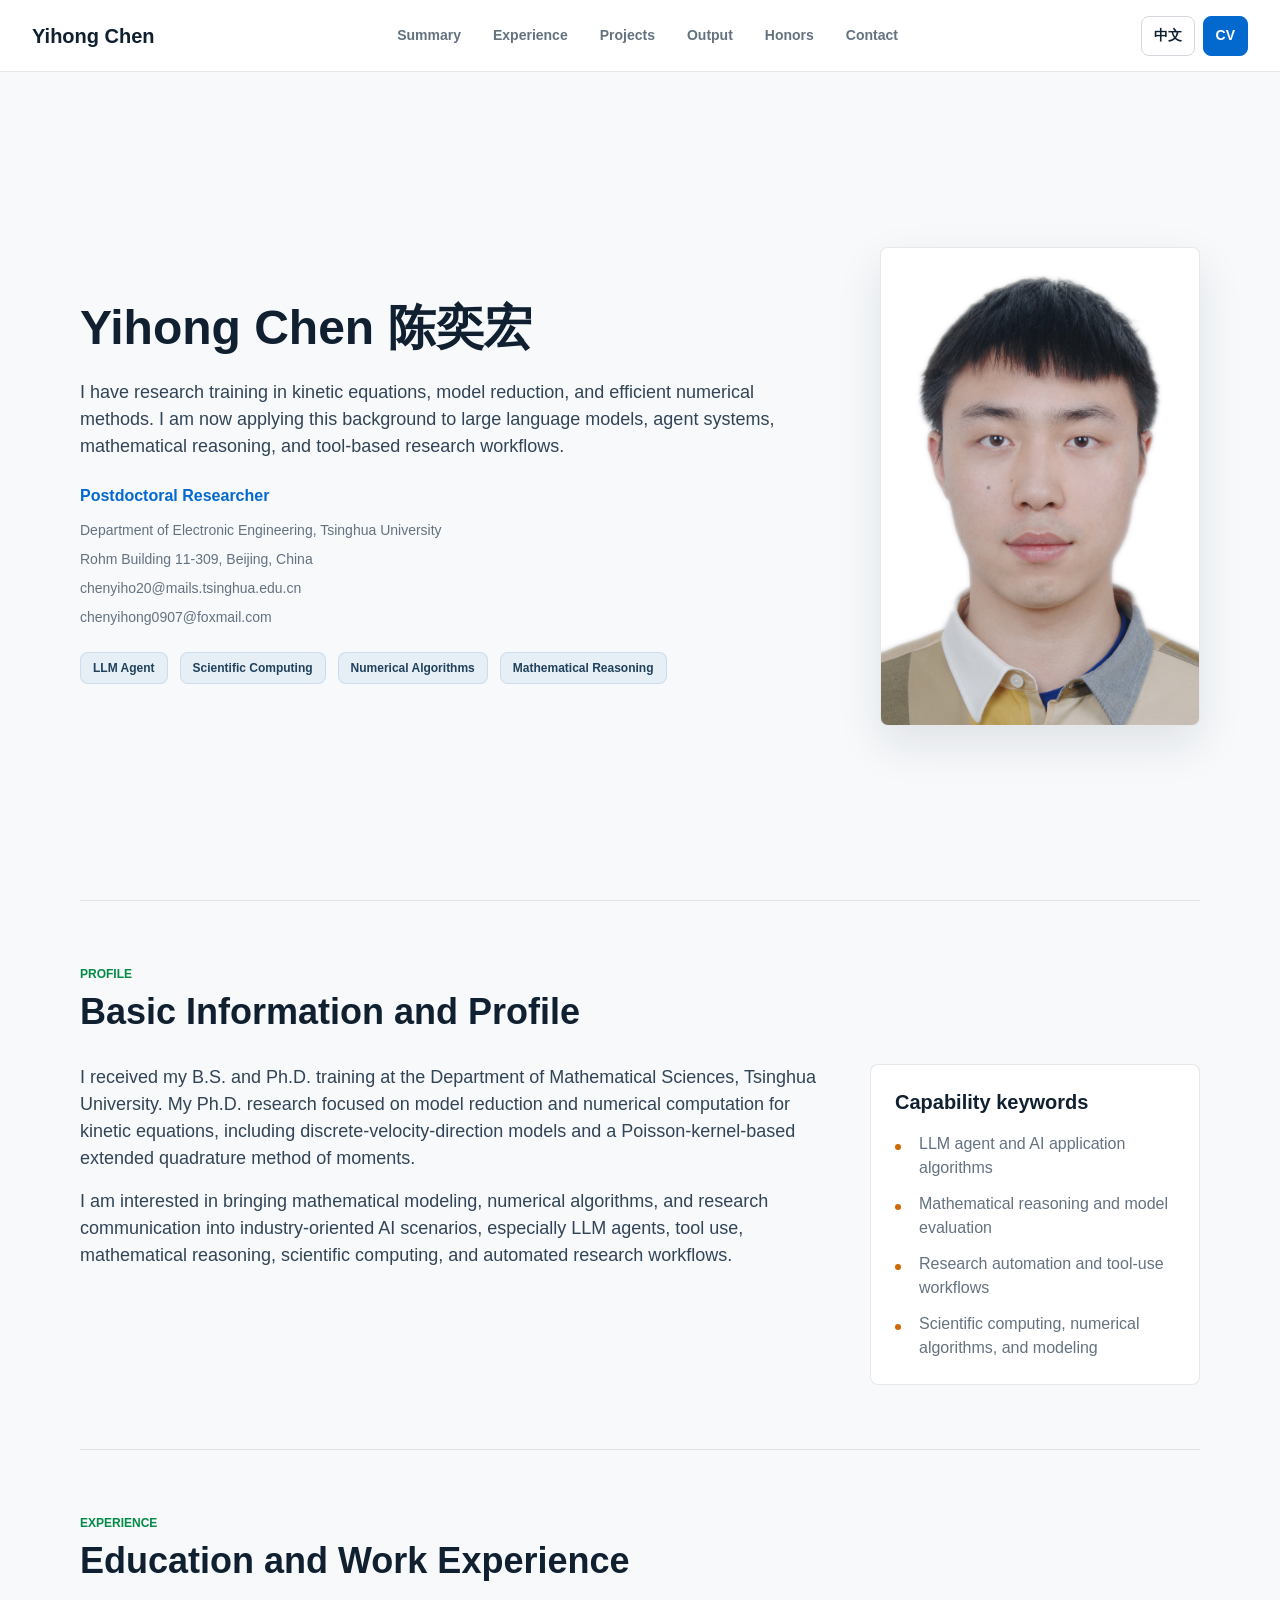
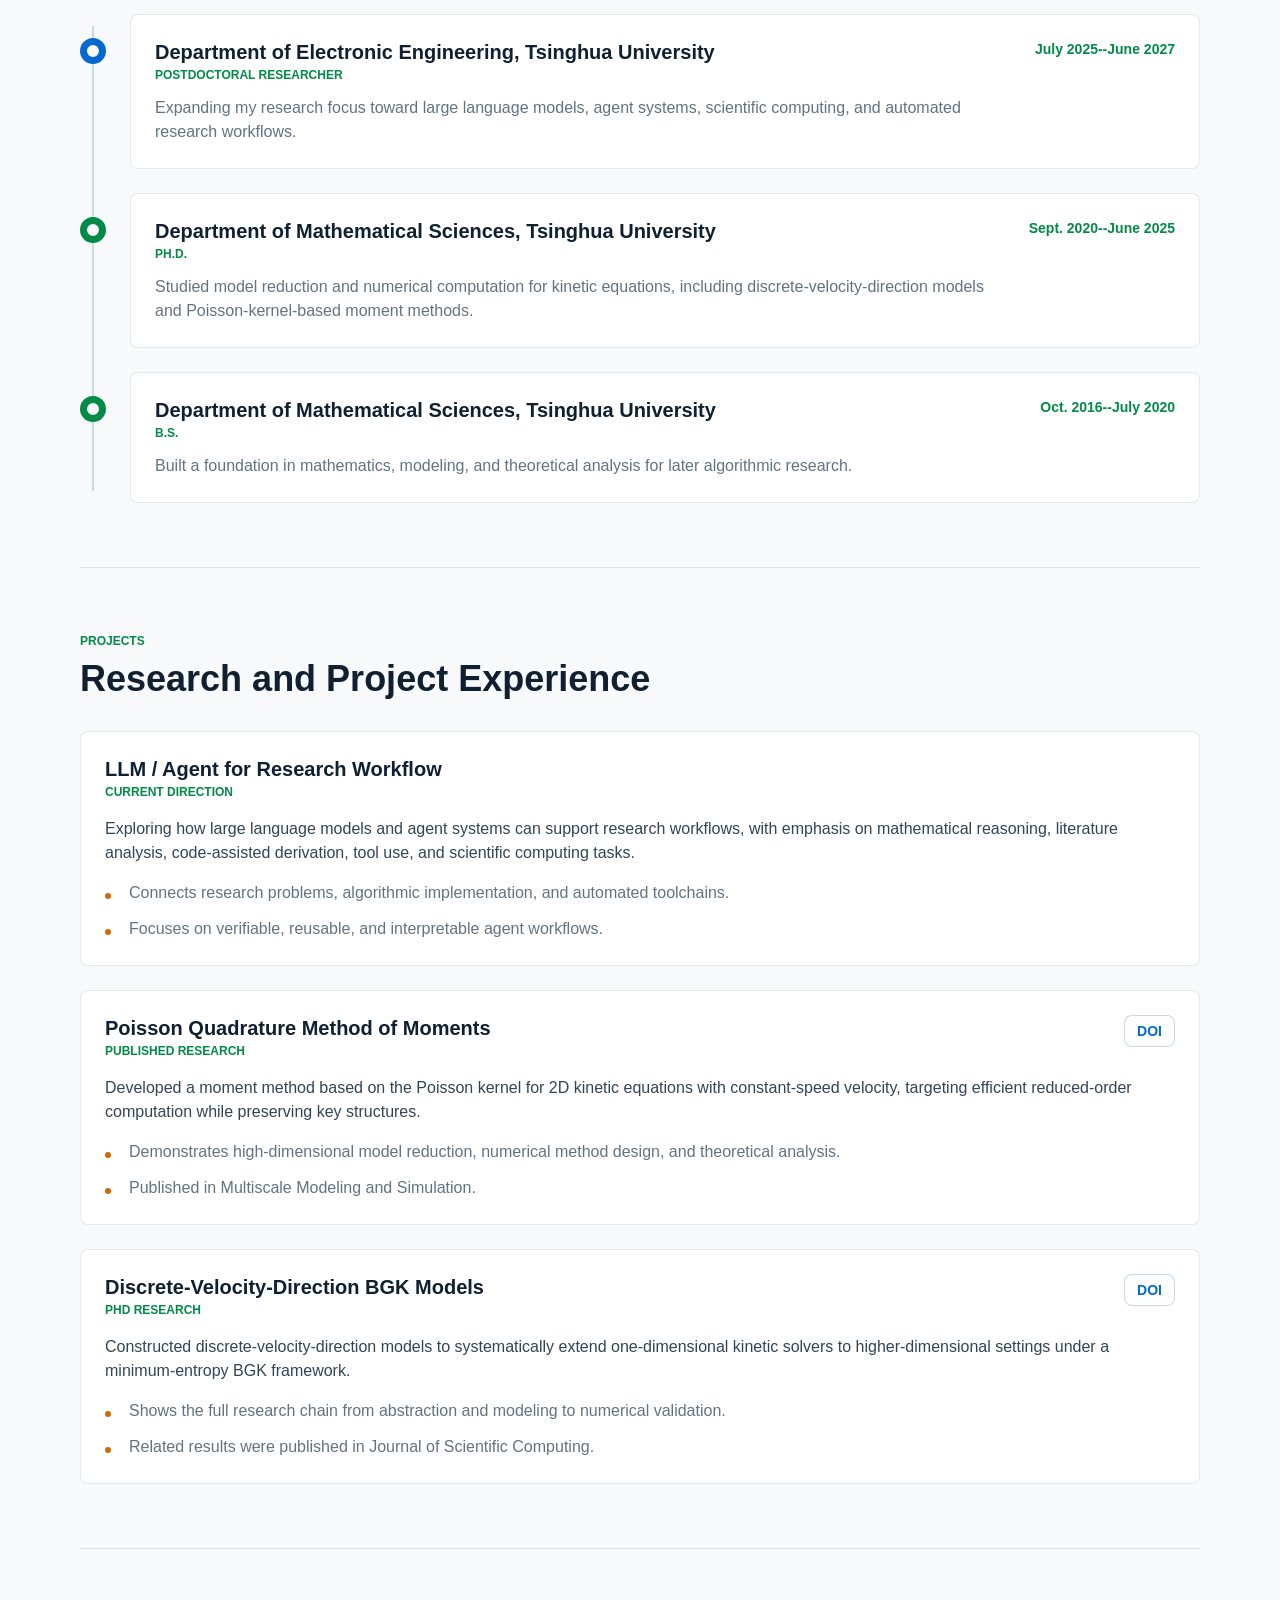
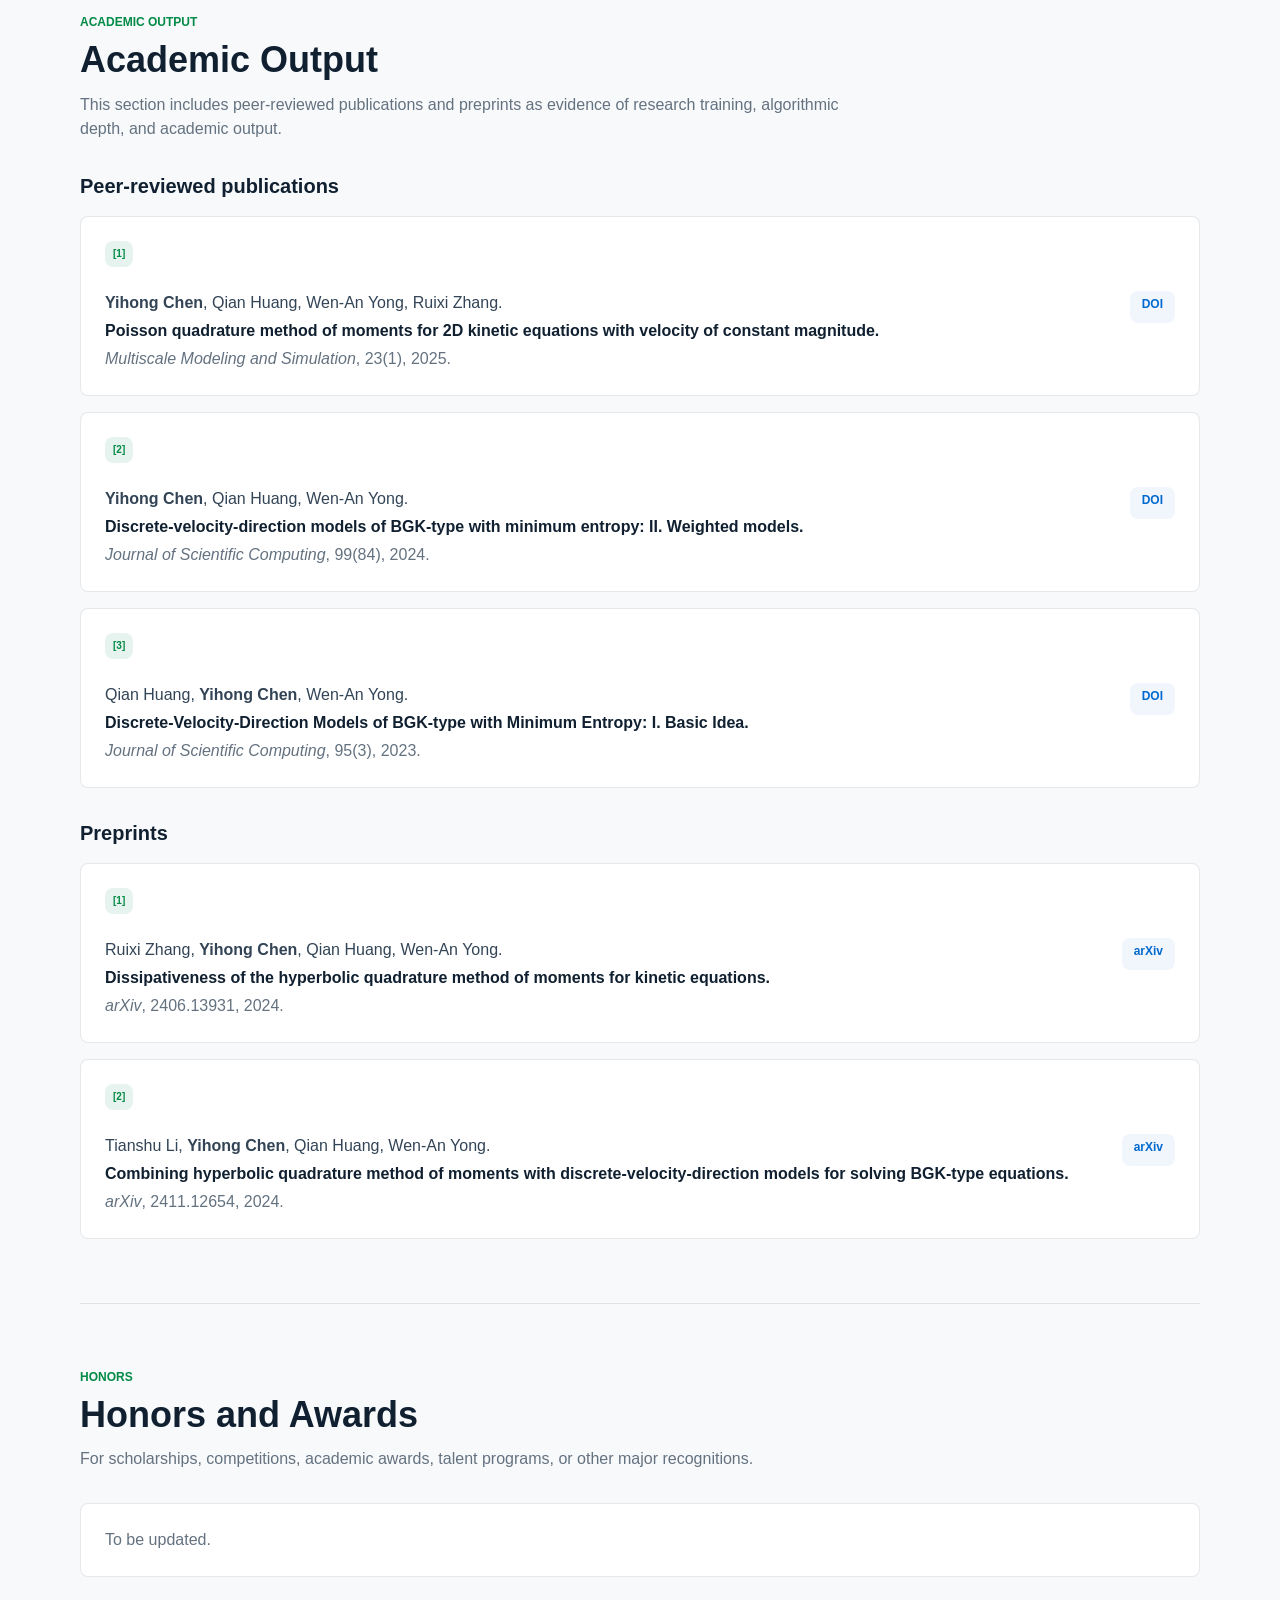
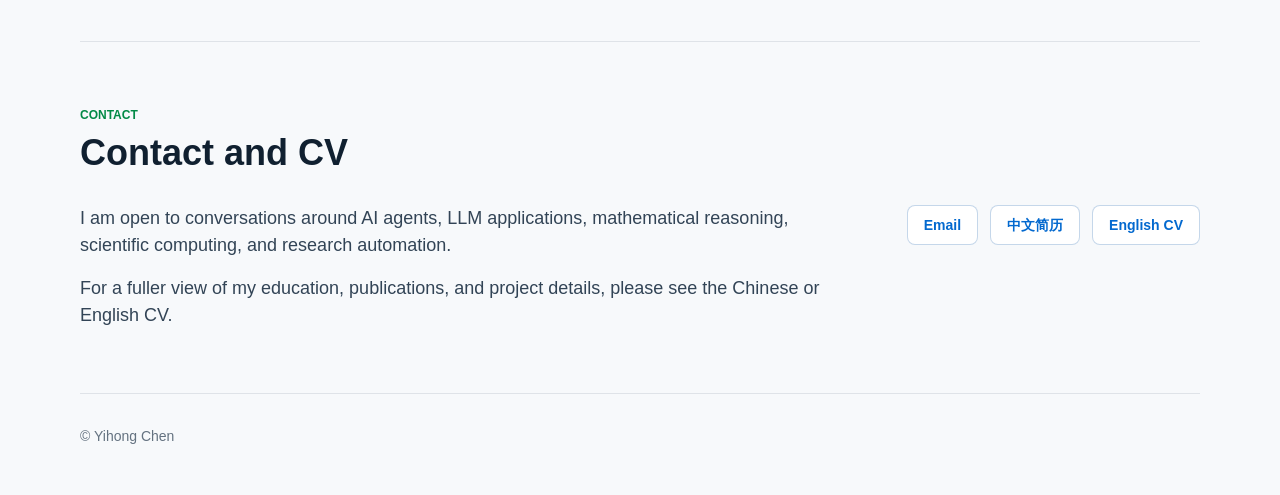
==== commit ce961a2f: "update" ====
--- a/index.html
+++ b/index.html
@@ -5,6 +5,7 @@
     <meta name="viewport" content="width=device-width, initial-scale=1">
     <meta name="description" content="陈奕宏的个人简历主页，聚焦数学建模、数值算法、LLM Agent、科学计算与科研自动化。">
     <title>陈奕宏 | Yihong Chen</title>
+    <!-- 样式统一维护在 css/main.css；页面文字和列表数据主要维护在 js/content.js。 -->
     <link rel="stylesheet" href="css/main.css">
     <script src="js/content.js" defer></script>
     <script src="js/main.js" defer></script>
@@ -12,6 +13,7 @@
 <body>
     <header class="site-header">
         <a class="brand" href="#top" id="brand">陈奕宏</a>
+        <!-- 顶部导航：href、data-nav、下方 section 的 id 三者需要保持一致。 -->
         <nav class="site-nav" aria-label="Primary navigation">
             <a href="#summary" data-nav="summary">简介</a>
             <a href="#experience" data-nav="experience">经历</a>
@@ -27,6 +29,7 @@
     </header>
 
     <main id="top">
+        <!-- 首屏：这里保留结构，姓名、简介、标签和个人信息由 JS 按语言填入。 -->
         <section class="hero" aria-labelledby="profile-name">
             <div class="hero-copy">
                 <h1 id="profile-name"></h1>
@@ -42,6 +45,7 @@
             </aside>
         </section>
 
+        <!-- 每个 section 都是一个页面章节；删除章节时，也检查 main.js 里的渲染函数。 -->
         <section class="section" id="summary" aria-labelledby="summary-title">
             <div class="section-heading">
                 <p class="section-kicker" id="summary-kicker"></p>
@@ -72,6 +76,7 @@
             <div class="work-list" id="work-list"></div>
         </section>
 
+        <!-- 论文列表来自 window.SITE_PUBLICATIONS，正式发表和预印本按 status 自动分组。 -->
         <section class="section" id="publications" aria-labelledby="publications-title">
             <div class="section-heading">
                 <p class="section-kicker" id="publications-kicker"></p>
@@ -88,6 +93,7 @@
             </div>
         </section>
 
+        <!-- 荣誉区可以为空；为空时 JS 会显示 content.js 里的 emptyText。 -->
         <section class="section" id="honors" aria-labelledby="honors-title">
             <div class="section-heading">
                 <p class="section-kicker" id="honors-kicker"></p>
--- a/css/main.css
+++ b/css/main.css
@@ -1,20 +1,36 @@
-/* 1. Tokens */
+/* =========================================================
+   1. 全局变量：日常调风格时，优先只改这一块
+   ========================================================= */
 :root {
-    --color-ink: #172033;
-    --color-body: #334057;
-    --color-muted: #647084;
-    --color-page: #f7f9fc;
+    /* 颜色：页面正文、卡片、链接、强调色都集中在这里 */
+    --color-ink: #102030;
+    --color-body: #324456;
+    --color-muted: #647280;
+    --color-page: #f7f9fb;
     --color-panel: #ffffff;
-    --color-soft: #edf1f6;
-    --color-primary: #1059a8;
-    --color-primary-strong: #073f7f;
-    --color-accent: #197a63;
-    --color-warm: #a56522;
+    --color-white: #ffffff;
+    --color-soft: #edf2f6;
+    --color-primary: #0369cf;
+    --color-primary-strong: #0248ab;
+    --color-accent: #028a46;
+    --color-warm: #cf6903;
+
+    /* 颜色：状态、边框、浅色底，只在组件中复用 */
+    --color-header-bg: rgba(255, 255, 255, 0.9);
     --color-focus: rgba(25, 122, 99, 0.28);
     --color-border: rgba(100, 112, 132, 0.16);
     --color-border-strong: rgba(100, 112, 132, 0.28);
     --color-primary-border: rgba(16, 89, 168, 0.24);
-
+    --color-timeline-line: rgba(25, 122, 99, 0.22);
+    --color-link-surface: #f0f6fc;
+    --color-link-surface-hover: #e1edf8;
+    --color-tag-text: #20415c;
+    --color-tag-bg: #e6eef6;
+    --color-tag-border: rgba(16, 89, 168, 0.12);
+    --color-publication-index-bg: #e7f3ee;
+    --color-shadow-panel: rgba(24, 32, 40, 0.1);
+
+    /* 间距：以 m 为基准，向左变小，向右变大 */
     --space-sss: 4px;
     --space-ss: 8px;
     --space-s: 12px;
@@ -24,27 +40,65 @@
     --space-lll: 48px;
     --space-llll: 64px;
 
+    /* 字号：普通正文用 m，辅助信息用 s/ss，标题单独用 heading */
     --text-sss: 10px;
     --text-ss: 12px;
     --text-s: 14px;
     --text-m: 16px;
     --text-l: 18px;
     --text-ll: 20px;
-    --heading-m: clamp(24px, 4vw, 42px);
-    --heading-l: clamp(42px, 8vw, 72px);
-
+    --heading-m: clamp(24px, 4vw, 36px);
+    --heading-l: clamp(32px, 8vw, 48px);
+
+    /* 字重与行高：避免各处手写 600、800、1.5 */
+    --font-weight-b: 600;
+    --font-weight-bb: 800;
     --line-tight: 1.15;
     --line-base: 1.5;
+    --line-card-title: 1.35;
+    --line-meta: 1.5;
+
+    /* 圆角、边框、阴影、动效 */
     --radius-m: 8px;
-    --shadow-panel: 0 18px 45px rgba(23, 32, 51, 0.1);
+    --border-width: 1px;
+    --focus-width: 3px;
+    --shadow-panel: 0 18px 45px var(--color-shadow-panel);
     --transition-m: 0.18s ease;
-
+    --motion-lift: -1px;
+
+    /* 页面主要尺寸 */
     --content-width: 1120px;
+    --section-heading-width: 780px;
+    --hero-copy-width: 760px;
+    --sidebar-width: 330px;
+    --profile-card-width: 320px;
+    --profile-card-mobile-width: 80%;
+    --profile-photo-mobile-height: 320px;
+
+    /* 顶栏与响应式断点 */
     --header-height: 72px;
+    --header-height-compact: 64px;
+    --breakpoint-tablet: 900px;
+    --breakpoint-phone: 620px;
+    --breakpoint-narrow: 420px;
+
+    /* 小装饰尺寸：时间轴、列表圆点、链接下划线等 */
+    --timeline-marker-size: 26px;
+    --timeline-marker-border: 7px;
+    --timeline-line-width: 2px;
+    --timeline-date-width: 200px;
+    --list-dot-size: 6px;
+    --list-dot-top: 0.72em;
+    --link-underline-width: 0.08em;
+    --link-underline-offset: 0.24em;
+    --nav-blur: 16px;
+
     --font-sans: "Inter", "Segoe UI", "Helvetica Neue", Arial, "Noto Sans SC", sans-serif;
 }
 
-/* 2. Reset and Base */
+/* =========================================================
+   2. 全局基底：通常不用改，负责浏览器默认样式归一
+   ========================================================= */
 * {
     box-sizing: border-box;
 }
@@ -56,9 +110,7 @@
 body {
     margin: 0;
     color: var(--color-ink);
-    background:
-        linear-gradient(180deg, #eef4f9 0, var(--color-page) 360px),
-        var(--color-page);
+    background: var(--color-page);
     font-family: var(--font-sans);
     font-size: var(--text-m);
     line-height: var(--line-base);
@@ -66,8 +118,8 @@
 
 a {
     color: var(--color-primary);
-    text-decoration-thickness: 0.08em;
-    text-underline-offset: 0.24em;
+    text-decoration-thickness: var(--link-underline-width);
+    text-underline-offset: var(--link-underline-offset);
 }
 
 a:hover {
@@ -81,11 +133,13 @@
 
 button:focus-visible,
 a:focus-visible {
-    outline: 3px solid var(--color-focus);
-    outline-offset: 3px;
-}
-
-/* 3. Typography */
+    outline: var(--focus-width) solid var(--color-focus);
+    outline-offset: var(--focus-width);
+}
+
+/* =========================================================
+   3. 通用排版：标题、正文、章节小标题
+   ========================================================= */
 h1,
 h2,
 h3,
@@ -96,8 +150,8 @@
 h1 {
     margin: var(--space-s) 0 0;
     font-size: var(--heading-l);
-    font-weight: 820;
-    line-height: 1.02;
+    font-weight: var(--font-weight-bb);
+    line-height: var(--line-tight);
 }
 
 h2 {
@@ -109,7 +163,7 @@
 h3 {
     margin: 0;
     font-size: var(--text-ll);
-    line-height: 1.35;
+    line-height: var(--line-card-title);
 }
 
 .section-kicker,
@@ -117,7 +171,7 @@
     margin: 0;
     color: var(--color-accent);
     font-size: var(--text-ss);
-    font-weight: 800;
+    font-weight: var(--font-weight-bb);
     text-transform: uppercase;
 }
 
@@ -128,7 +182,7 @@
 }
 
 .lead {
-    max-width: 760px;
+    max-width: var(--hero-copy-width);
     margin: var(--space-l) 0 0;
 }
 
@@ -145,7 +199,9 @@
     color: var(--color-muted);
 }
 
-/* 4. Page Layout */
+/* =========================================================
+   4. 页面骨架：容器宽度、章节距离、双栏布局
+   ========================================================= */
 main,
 .site-footer {
     width: min(var(--content-width), calc(100% - var(--space-lll)));
@@ -154,24 +210,27 @@
 
 .section {
     padding: var(--space-llll) 0;
-    border-top: 1px solid var(--color-border);
+    border-top: var(--border-width) solid var(--color-border);
     scroll-margin-top: calc(var(--header-height) + var(--space-l));
 }
 
 .section-heading {
-    max-width: 780px;
+    max-width: var(--section-heading-width);
     margin-bottom: var(--space-ll);
 }
 
+/* 简介和联系区使用相同的右侧栏宽度 */
 .summary-grid,
 .contact-layout {
     display: grid;
-    grid-template-columns: minmax(0, 1fr) 330px;
+    grid-template-columns: minmax(0, 1fr) var(--sidebar-width);
     gap: var(--space-ll);
     align-items: start;
 }
 
-/* 5. Reusable Components */
+/* =========================================================
+   5. 通用组件：按钮、标签、列表、卡片
+   ========================================================= */
 .text-button,
 .action-link,
 .compact-link {
@@ -185,14 +244,14 @@
 }
 
 .text-button {
-    min-height: 40px;
+    min-height: calc(var(--space-l) + var(--space-m));
     padding: 0 var(--space-s);
     color: var(--color-ink);
     background: transparent;
-    border: 1px solid var(--color-border-strong);
+    border: var(--border-width) solid var(--color-border-strong);
     cursor: pointer;
     font-size: var(--text-s);
-    font-weight: 700;
+    font-weight: var(--font-weight-b);
 }
 
 .text-button:hover {
@@ -200,7 +259,7 @@
 }
 
 .text-button.primary {
-    color: #fff;
+    color: var(--color-white);
     background: var(--color-primary);
     border-color: var(--color-primary);
 }
@@ -215,37 +274,25 @@
     display: inline-flex;
     align-items: center;
     justify-content: center;
-    min-height: 42px;
+    min-height: calc(var(--space-l) + var(--space-m));
     padding: 0 var(--space-m);
     color: var(--color-primary);
     background: var(--color-panel);
-    border: 1px solid var(--color-primary-border);
+    border: var(--border-width) solid var(--color-primary-border);
     font-size: var(--text-s);
-    font-weight: 760;
+    font-weight: var(--font-weight-b);
     text-decoration: none;
 }
 
 .action-link:hover,
 .compact-link:hover {
     color: var(--color-primary-strong);
-    background: #f0f6fc;
-    transform: translateY(-1px);
-}
-
-.action-link.primary {
-    color: #fff;
-    background: var(--color-primary);
-    border-color: var(--color-primary);
-}
-
-.action-link.primary:hover {
-    color: #fff;
-    background: var(--color-primary-strong);
-    border-color: var(--color-primary-strong);
+    background: var(--color-link-surface);
+    transform: translateY(var(--motion-lift));
 }
 
 .compact-link {
-    min-height: 34px;
+    min-height: calc(var(--space-l) + var(--space-ss));
     padding: 0 var(--space-s);
     white-space: nowrap;
 }
@@ -260,14 +307,14 @@
 .tag {
     display: inline-flex;
     align-items: center;
-    min-height: 30px;
+    min-height: calc(var(--space-l) + var(--space-ss));
     padding: var(--space-sss) var(--space-s);
-    color: #20415c;
-    background: #e6eef6;
-    border: 1px solid rgba(16, 89, 168, 0.12);
+    color: var(--color-tag-text);
+    background: var(--color-tag-bg);
+    border: var(--border-width) solid var(--color-tag-border);
     border-radius: var(--radius-m);
     font-size: var(--text-ss);
-    font-weight: 700;
+    font-weight: var(--font-weight-b);
 }
 
 .meta-list,
@@ -282,7 +329,7 @@
     gap: var(--space-ss);
     color: var(--color-muted);
     font-size: var(--text-s);
-    line-height: 1.5;
+    line-height: var(--line-meta);
 }
 
 .clean-list {
@@ -299,23 +346,25 @@
 
 .clean-list li::before {
     position: absolute;
-    top: 0.72em;
+    top: var(--list-dot-top);
     left: 0;
-    width: 6px;
-    height: 6px;
+    width: var(--list-dot-size);
+    height: var(--list-dot-size);
     background: var(--color-warm);
     border-radius: 50%;
     content: "";
 }
 
+/* 白底卡片的共用底座：新增卡片时优先复用这组视觉 */
 .role-panel,
 .work-item,
 .timeline-body,
 .publication-list li,
 .honor-item,
-.empty-state {
+.empty-state,
+.profile-card {
     background: var(--color-panel);
-    border: 1px solid var(--color-border);
+    border: var(--border-width) solid var(--color-border);
     border-radius: var(--radius-m);
 }
 
@@ -327,7 +376,9 @@
     padding: var(--space-l);
 }
 
-/* 6. Header */
+/* =========================================================
+   6. 顶部导航：只负责定位、导航项和语言/CV按钮
+   ========================================================= */
 .site-header {
     position: sticky;
     top: 0;
@@ -338,15 +389,15 @@
     gap: var(--space-l);
     min-height: var(--header-height);
     padding: 0 var(--space-ll);
-    background: rgba(255, 255, 255, 0.9);
-    border-bottom: 1px solid rgba(100, 112, 132, 0.18);
-    backdrop-filter: blur(16px);
+    background: var(--color-header-bg);
+    border-bottom: var(--border-width) solid var(--color-border);
+    backdrop-filter: blur(var(--nav-blur));
 }
 
 .brand {
     color: var(--color-ink);
     font-size: var(--text-ll);
-    font-weight: 750;
+    font-weight: var(--font-weight-b);
     text-decoration: none;
     white-space: nowrap;
 }
@@ -362,7 +413,7 @@
     color: var(--color-muted);
     border-radius: var(--radius-m);
     font-size: var(--text-s);
-    font-weight: 650;
+    font-weight: var(--font-weight-b);
     text-decoration: none;
     white-space: nowrap;
     transition:
@@ -381,10 +432,12 @@
     gap: var(--space-ss);
 }
 
-/* 7. Hero */
+/* =========================================================
+   7. 首屏：姓名、简介、个人信息、头像
+   ========================================================= */
 .hero {
     display: grid;
-    grid-template-columns: minmax(0, 1fr) 320px;
+    grid-template-columns: minmax(0, 1fr) var(--profile-card-width);
     gap: var(--space-lll);
     align-items: center;
     min-height: calc(100svh - var(--header-height));
@@ -392,7 +445,7 @@
 }
 
 .hero-copy {
-    max-width: 760px;
+    max-width: var(--hero-copy-width);
 }
 
 .identity-meta {
@@ -402,15 +455,12 @@
 .profile-role {
     margin: 0 0 var(--space-s);
     color: var(--color-primary);
-    font-weight: 780;
+    font-weight: var(--font-weight-bb);
 }
 
 .profile-card {
     align-self: center;
     overflow: hidden;
-    background: var(--color-panel);
-    border: 1px solid var(--color-border);
-    border-radius: var(--radius-m);
     box-shadow: var(--shadow-panel);
 }
 
@@ -422,7 +472,9 @@
     background: var(--color-soft);
 }
 
-/* 8. Work */
+/* =========================================================
+   8. 科研与项目经历
+   ========================================================= */
 .work-list {
     display: grid;
     gap: var(--space-l);
@@ -444,7 +496,9 @@
     color: var(--color-body);
 }
 
-/* 9. Timeline */
+/* =========================================================
+   9. 教育与工作经历时间轴
+   ========================================================= */
 .timeline {
     position: relative;
     display: grid;
@@ -456,26 +510,26 @@
     top: var(--space-s);
     bottom: var(--space-s);
     left: var(--space-s);
-    width: 2px;
-    background: rgba(25, 122, 99, 0.22);
+    width: var(--timeline-line-width);
+    background: var(--color-timeline-line);
     content: "";
 }
 
 .timeline-item {
     position: relative;
     display: grid;
-    grid-template-columns: 26px minmax(0, 1fr);
+    grid-template-columns: var(--timeline-marker-size) minmax(0, 1fr);
     gap: var(--space-l);
 }
 
 .timeline-marker {
     position: relative;
     z-index: 1;
-    width: 26px;
-    height: 26px;
+    width: var(--timeline-marker-size);
+    height: var(--timeline-marker-size);
     margin-top: var(--space-l);
     background: var(--color-page);
-    border: 7px solid var(--color-accent);
+    border: var(--timeline-marker-border) solid var(--color-accent);
     border-radius: 50%;
 }
 
@@ -489,7 +543,7 @@
 
 .timeline-body {
     position: relative;
-    padding-right: 200px;
+    padding-right: var(--timeline-date-width);
 }
 
 .timeline-body p {
@@ -507,10 +561,12 @@
     right: var(--space-l);
     color: var(--color-accent);
     font-size: var(--text-s);
-    font-weight: 650;
-}
-
-/* 10. Publications */
+    font-weight: var(--font-weight-b);
+}
+
+/* =========================================================
+   10. 学术成果列表
+   ========================================================= */
 .publication-block {
     margin-top: var(--space-ll);
 }
@@ -538,13 +594,13 @@
     grid-column: 1 / -1;
     align-items: center;
     width: fit-content;
-    min-height: 26px;
+    min-height: var(--timeline-marker-size);
     padding: 0 var(--space-ss);
     color: var(--color-accent);
-    background: #e7f3ee;
+    background: var(--color-publication-index-bg);
     border-radius: var(--radius-m);
     font-size: var(--text-sss);
-    font-weight: 800;
+    font-weight: var(--font-weight-bb);
     content: "[" counter(publication) "]";
 }
 
@@ -562,7 +618,7 @@
 }
 
 .publication-title {
-    font-weight: 720;
+    font-weight: var(--font-weight-b);
 }
 
 .publication-venue {
@@ -577,21 +633,23 @@
 }
 
 .publication-links a {
-    min-height: 30px;
+    min-height: calc(var(--space-l) + var(--space-ss));
     padding: var(--space-sss) var(--space-s);
     color: var(--color-primary);
-    background: #f0f6fc;
+    background: var(--color-link-surface);
     border-radius: var(--radius-m);
     font-size: var(--text-ss);
-    font-weight: 760;
+    font-weight: var(--font-weight-bb);
     text-decoration: none;
 }
 
 .publication-links a:hover {
-    background: #e1edf8;
-}
-
-/* 11. Honors and Contact */
+    background: var(--color-link-surface-hover);
+}
+
+/* =========================================================
+   11. 荣誉、联系、页脚
+   ========================================================= */
 .honor-list {
     display: grid;
     gap: var(--space-m);
@@ -621,14 +679,16 @@
 .site-footer {
     padding: var(--space-ll) 0 var(--space-lll);
     color: var(--color-muted);
-    border-top: 1px solid var(--color-border);
+    border-top: var(--border-width) solid var(--color-border);
     font-size: var(--text-s);
 }
 
-/* 12. Responsive */
+/* =========================================================
+   12. 响应式：只放覆盖规则，不在这里重新定义主题
+   ========================================================= */
 @media (max-width: 900px) {
     :root {
-        --header-height: 64px;
+        --header-height: var(--header-height-compact);
     }
 
     .site-header {
@@ -668,7 +728,7 @@
     }
 
     .profile-card {
-        width: min(320px, 100%);
+        width: min(var(--profile-card-width), var(--profile-card-mobile-width));
     }
 
     .contact-links {
@@ -690,12 +750,12 @@
     }
 
     .text-button {
-        min-height: 36px;
+        min-height: calc(var(--space-l) + var(--space-s));
         padding: 0 var(--space-s);
     }
 
     h1 {
-        font-size: 42px;
+        font-size: var(--heading-m);
     }
 
     .lead,
@@ -751,11 +811,11 @@
     }
 
     .profile-card {
-        width: 100%;
+        width: var(--profile-card-mobile-width);
     }
 
     .profile-photo {
-        max-height: 320px;
+        max-height: var(--profile-photo-mobile-height);
     }
 
     .action-link {
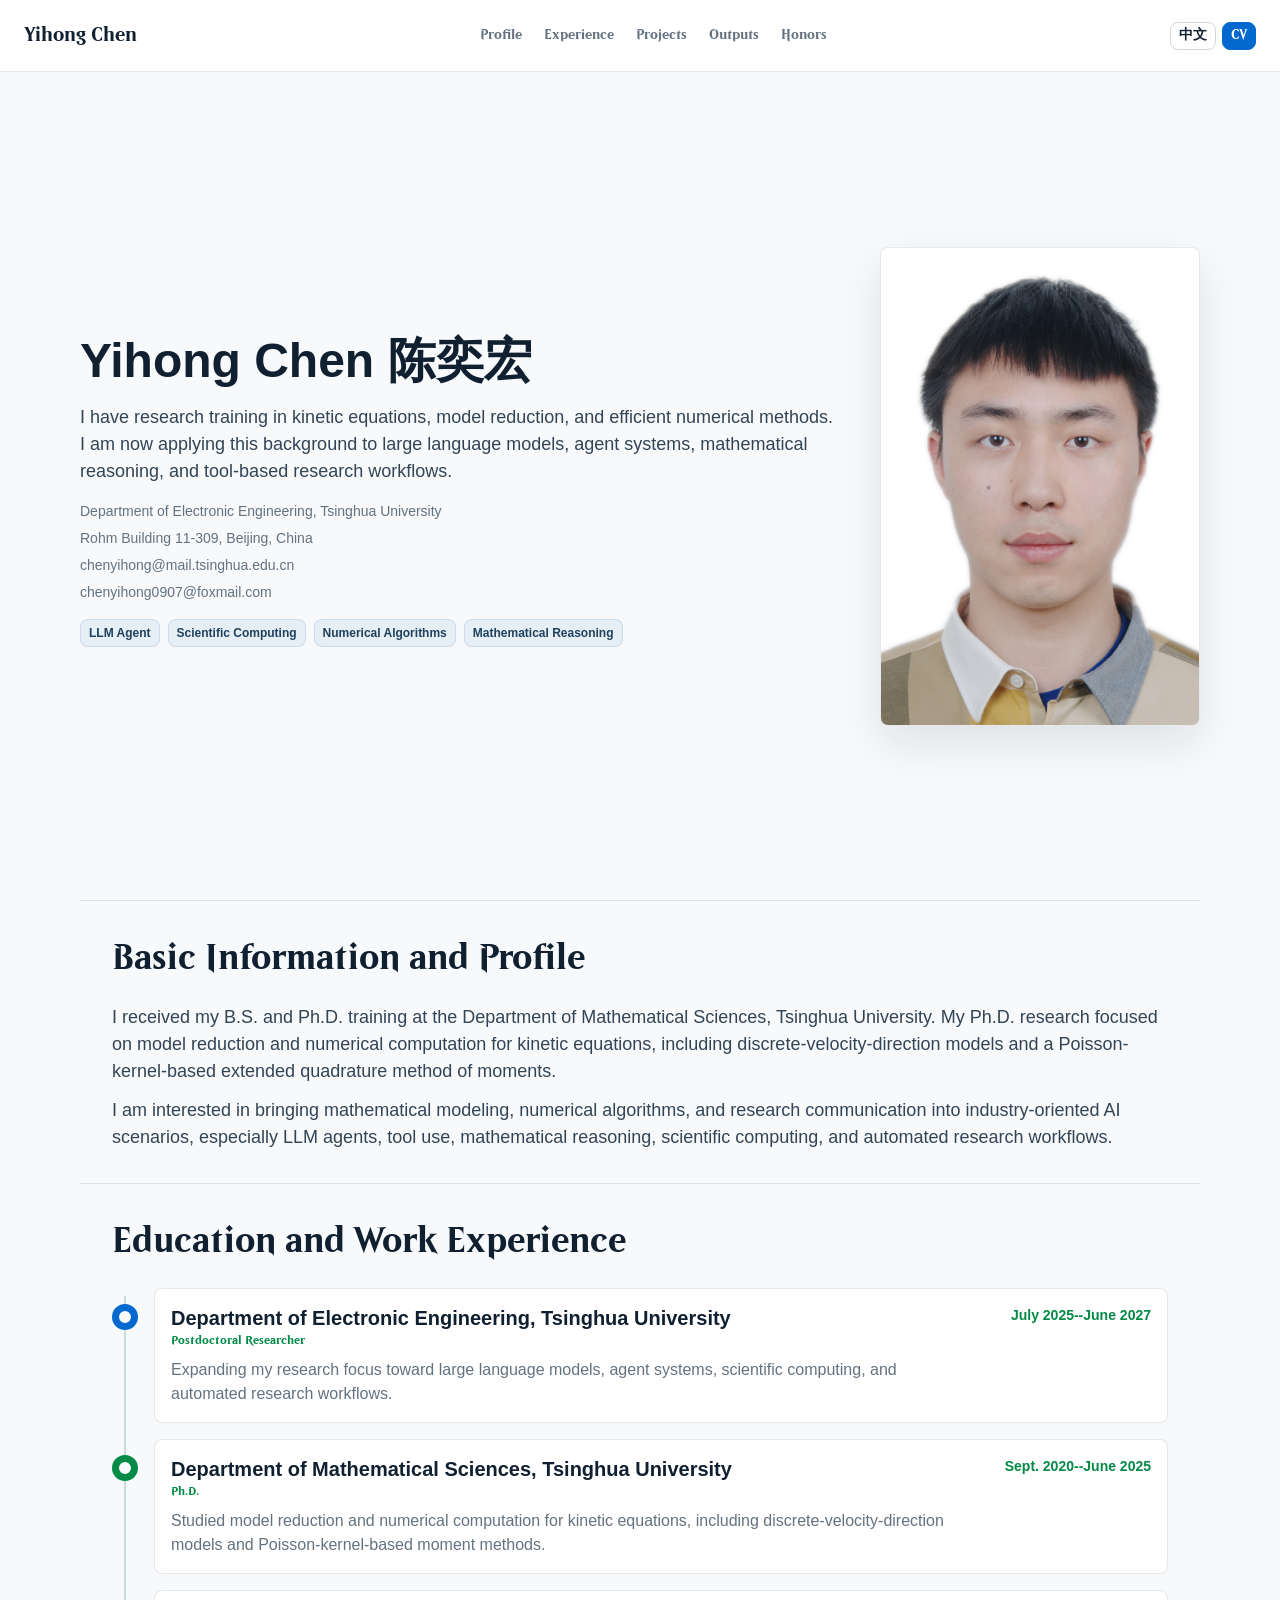
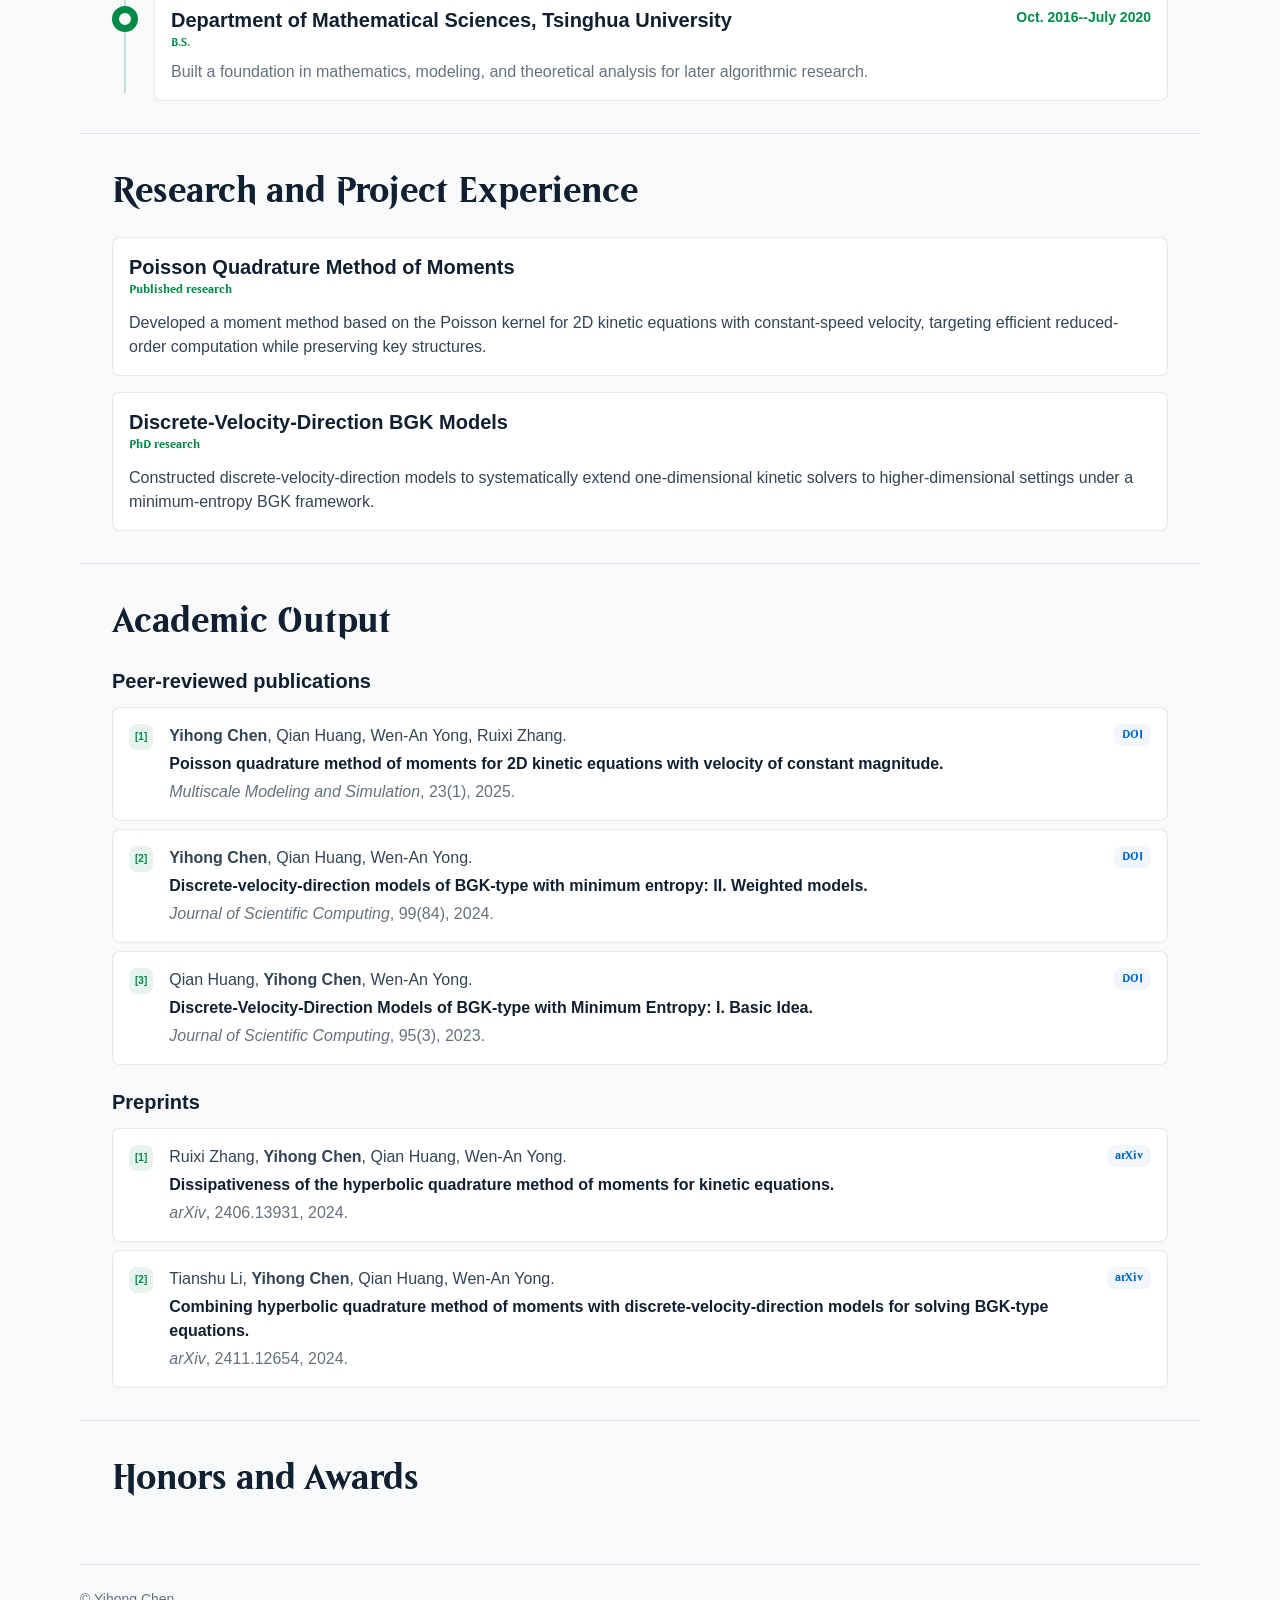
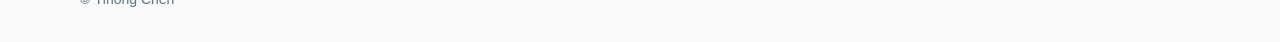
==== commit 70069fc4: "first-upgrade" ====
--- a/index.html
+++ b/index.html
@@ -3,8 +3,8 @@
 <head>
     <meta charset="utf-8">
     <meta name="viewport" content="width=device-width, initial-scale=1">
-    <meta name="description" content="陈奕宏的个人简历主页，聚焦数学建模、数值算法、LLM Agent、科学计算与科研自动化。">
-    <title>陈奕宏 | Yihong Chen</title>
+    <meta name="description">
+    <title></title>
     <!-- 样式统一维护在 css/main.css；页面文字和列表数据主要维护在 js/content.js。 -->
     <link rel="stylesheet" href="css/main.css">
     <script src="js/content.js" defer></script>
@@ -12,15 +12,14 @@
 </head>
 <body>
     <header class="site-header">
-        <a class="brand" href="#top" id="brand">陈奕宏</a>
+        <a class="brand" href="#top" id="brand"></a>
         <!-- 顶部导航：href、data-nav、下方 section 的 id 三者需要保持一致。 -->
         <nav class="site-nav" aria-label="Primary navigation">
-            <a href="#summary" data-nav="summary">简介</a>
-            <a href="#experience" data-nav="experience">经历</a>
-            <a href="#work" data-nav="work">项目</a>
-            <a href="#publications" data-nav="publications">成果</a>
-            <a href="#honors" data-nav="honors">荣誉</a>
-            <a href="#contact" data-nav="contact">联系</a>
+            <a href="#profile" data-nav="profile"></a>
+            <a href="#experience" data-nav="experience"></a>
+            <a href="#projects" data-nav="projects"></a>
+            <a href="#outputs" data-nav="outputs"></a>
+            <a href="#honors" data-nav="honors"></a>
         </nav>
         <div class="header-actions">
             <button class="text-button" id="language-toggle" type="button">En</button>
@@ -35,7 +34,6 @@
                 <h1 id="profile-name"></h1>
                 <p class="lead" id="hero-lead"></p>
                 <div class="identity-meta">
-                    <p class="profile-role" id="profile-role"></p>
                     <ul class="meta-list" id="profile-lines"></ul>
                 </div>
                 <div class="tag-list" id="hero-tags" aria-label="Focus areas"></div>
@@ -46,72 +44,48 @@
         </section>
 
         <!-- 每个 section 都是一个页面章节；删除章节时，也检查 main.js 里的渲染函数。 -->
-        <section class="section" id="summary" aria-labelledby="summary-title">
+        <section class="section" id="profile" aria-labelledby="profile-title">
             <div class="section-heading">
-                <p class="section-kicker" id="summary-kicker"></p>
-                <h2 id="summary-title"></h2>
+                <h2 id="profile-title"></h2>
             </div>
-            <div class="summary-grid">
-                <div class="body-copy" id="summary-copy"></div>
-                <div class="role-panel">
-                    <h3 id="target-title"></h3>
-                    <ul class="clean-list" id="target-list"></ul>
-                </div>
-            </div>
+            <div class="body-copy" id="profile-copy"></div>
         </section>
 
         <section class="section" id="experience" aria-labelledby="experience-title">
             <div class="section-heading">
-                <p class="section-kicker" id="experience-kicker"></p>
                 <h2 id="experience-title"></h2>
             </div>
             <div class="timeline" id="experience-list"></div>
         </section>
 
-        <section class="section" id="work" aria-labelledby="work-title">
+        <section class="section" id="projects" aria-labelledby="projects-title">
             <div class="section-heading">
-                <p class="section-kicker" id="work-kicker"></p>
-                <h2 id="work-title"></h2>
+                <h2 id="projects-title"></h2>
             </div>
-            <div class="work-list" id="work-list"></div>
+            <div class="projects-list" id="projects-list"></div>
         </section>
 
-        <!-- 论文列表来自 window.SITE_PUBLICATIONS，正式发表和预印本按 status 自动分组。 -->
-        <section class="section" id="publications" aria-labelledby="publications-title">
+        <!-- 论文列表来自 window.SITE_OUTPUTS，正式发表和预印本按 status 自动分组。 -->
+        <section class="section" id="outputs" aria-labelledby="outputs-title">
             <div class="section-heading">
-                <p class="section-kicker" id="publications-kicker"></p>
-                <h2 id="publications-title"></h2>
-                <p class="section-note" id="publications-note"></p>
+                <h2 id="outputs-title"></h2>
             </div>
-            <div class="publication-block">
+            <div class="outputs-block">
                 <h3 id="published-title"></h3>
-                <ol class="publication-list" id="published-list"></ol>
+                <ol class="outputs-list" id="published-list"></ol>
             </div>
-            <div class="publication-block">
+            <div class="outputs-block">
                 <h3 id="preprint-title"></h3>
-                <ol class="publication-list" id="preprint-list"></ol>
+                <ol class="outputs-list" id="preprint-list"></ol>
             </div>
         </section>
 
         <!-- 荣誉区可以为空；为空时 JS 会显示 content.js 里的 emptyText。 -->
         <section class="section" id="honors" aria-labelledby="honors-title">
             <div class="section-heading">
-                <p class="section-kicker" id="honors-kicker"></p>
                 <h2 id="honors-title"></h2>
-                <p class="section-note" id="honors-note"></p>
             </div>
             <div class="honor-list" id="honor-list"></div>
-        </section>
-
-        <section class="section contact-section" id="contact" aria-labelledby="contact-title">
-            <div class="section-heading">
-                <p class="section-kicker" id="contact-kicker"></p>
-                <h2 id="contact-title"></h2>
-            </div>
-            <div class="contact-layout">
-                <div class="body-copy" id="contact-copy"></div>
-                <div class="contact-links" id="contact-links"></div>
-            </div>
         </section>
     </main>
 
--- a/css/main.css
+++ b/css/main.css
@@ -1,6 +1,14 @@
 /* =========================================================
    1. 全局变量：日常调风格时，优先只改这一块
    ========================================================= */
+@font-face {
+    font-family: "Beleren2016";
+    src: url("../fonts/Beleren2016-Bold.woff") format("woff");
+    font-style: normal;
+    font-weight: 600;
+    font-display: swap;
+}
+
 :root {
     /* 颜色：页面正文、卡片、链接、强调色都集中在这里 */
     --color-ink: #102030;
@@ -27,18 +35,18 @@
     --color-tag-text: #20415c;
     --color-tag-bg: #e6eef6;
     --color-tag-border: rgba(16, 89, 168, 0.12);
-    --color-publication-index-bg: #e7f3ee;
+    --color-outputs-index-bg: #e7f3ee;
     --color-shadow-panel: rgba(24, 32, 40, 0.1);
 
     /* 间距：以 m 为基准，向左变小，向右变大 */
     --space-sss: 4px;
-    --space-ss: 8px;
-    --space-s: 12px;
-    --space-m: 16px;
-    --space-l: 24px;
-    --space-ll: 32px;
-    --space-lll: 48px;
-    --space-llll: 64px;
+    --space-ss: 6px;
+    --space-s: 8px;
+    --space-m: 12px;
+    --space-l: 16px;
+    --space-ll: 24px;
+    --space-lll: 32px;
+    --space-llll: 48px;
 
     /* 字号：普通正文用 m，辅助信息用 s/ss，标题单独用 heading */
     --text-sss: 10px;
@@ -55,6 +63,7 @@
     --font-weight-bb: 800;
     --line-tight: 1.15;
     --line-base: 1.5;
+    --line-button: 1;
     --line-card-title: 1.35;
     --line-meta: 1.5;
 
@@ -75,12 +84,11 @@
     --profile-card-mobile-width: 80%;
     --profile-photo-mobile-height: 320px;
 
-    /* 顶栏与响应式断点 */
+    /* 顶栏与响应式断点：默认是电脑横屏；小于此宽度按手机竖屏处理。 */
     --header-height: 72px;
     --header-height-compact: 64px;
-    --breakpoint-tablet: 900px;
-    --breakpoint-phone: 620px;
-    --breakpoint-narrow: 420px;
+    /* 注意：原生 CSS 的 @media 不能直接使用变量，下面 720px 需要和响应式区手动保持一致。 */
+    --breakpoint-mobile: 720px;
 
     /* 小装饰尺寸：时间轴、列表圆点、链接下划线等 */
     --timeline-marker-size: 26px;
@@ -94,6 +102,18 @@
     --nav-blur: 16px;
 
     --font-sans: "Inter", "Segoe UI", "Helvetica Neue", Arial, "Noto Sans SC", sans-serif;
+    --font-serif-cn: "Noto Serif SC", "Source Han Serif SC", "Songti SC", SimSun, serif;
+    --font-display-en: "Beleren2016", var(--font-sans);
+    --font-display: var(--font-serif-cn);
+}
+
+/* 中文模式用宋体系；英文模式用 Beleren。JS 切换 documentElement.lang 后自动生效。 */
+html[lang^="zh"] {
+    --font-display: var(--font-serif-cn);
+}
+
+html[lang="en"] {
+    --font-display: var(--font-display-en);
 }
 
 /* =========================================================
@@ -156,6 +176,7 @@
 
 h2 {
     margin: var(--space-ss) 0 0;
+    font-family: var(--font-display);
     font-size: var(--heading-m);
     line-height: var(--line-tight);
 }
@@ -170,9 +191,9 @@
 .item-type {
     margin: 0;
     color: var(--color-accent);
+    font-family: var(--font-display);
     font-size: var(--text-ss);
     font-weight: var(--font-weight-bb);
-    text-transform: uppercase;
 }
 
 .lead,
@@ -209,7 +230,7 @@
 }
 
 .section {
-    padding: var(--space-llll) 0;
+    padding: var(--space-lll) ;
     border-top: var(--border-width) solid var(--color-border);
     scroll-margin-top: calc(var(--header-height) + var(--space-l));
 }
@@ -220,11 +241,11 @@
 }
 
 /* 简介和联系区使用相同的右侧栏宽度 */
-.summary-grid,
+.profile-grid,
 .contact-layout {
     display: grid;
     grid-template-columns: minmax(0, 1fr) var(--sidebar-width);
-    gap: var(--space-ll);
+    gap: var(--space-l);
     align-items: start;
 }
 
@@ -236,6 +257,7 @@
 .compact-link {
     border-radius: var(--radius-m);
     font: inherit;
+    line-height: var(--line-button);
     transition:
         background-color var(--transition-m),
         border-color var(--transition-m),
@@ -244,12 +266,16 @@
 }
 
 .text-button {
+    display: inline-flex;
+    align-items: center;
+    justify-content: center;
     min-height: calc(var(--space-l) + var(--space-m));
     padding: 0 var(--space-s);
     color: var(--color-ink);
     background: transparent;
     border: var(--border-width) solid var(--color-border-strong);
     cursor: pointer;
+    font-family: var(--font-display);
     font-size: var(--text-s);
     font-weight: var(--font-weight-b);
 }
@@ -279,6 +305,7 @@
     color: var(--color-primary);
     background: var(--color-panel);
     border: var(--border-width) solid var(--color-primary-border);
+    font-family: var(--font-display);
     font-size: var(--text-s);
     font-weight: var(--font-weight-b);
     text-decoration: none;
@@ -357,9 +384,9 @@
 
 /* 白底卡片的共用底座：新增卡片时优先复用这组视觉 */
 .role-panel,
-.work-item,
+.projects-item,
 .timeline-body,
-.publication-list li,
+.outputs-list li,
 .honor-item,
 .empty-state,
 .profile-card {
@@ -369,7 +396,7 @@
 }
 
 .role-panel,
-.work-item,
+.projects-item,
 .timeline-body,
 .honor-item,
 .empty-state {
@@ -396,6 +423,7 @@
 
 .brand {
     color: var(--color-ink);
+    font-family: var(--font-display);
     font-size: var(--text-ll);
     font-weight: var(--font-weight-b);
     text-decoration: none;
@@ -412,6 +440,7 @@
     padding: var(--space-ss) var(--space-s);
     color: var(--color-muted);
     border-radius: var(--radius-m);
+    font-family: var(--font-display);
     font-size: var(--text-s);
     font-weight: var(--font-weight-b);
     text-decoration: none;
@@ -475,12 +504,12 @@
 /* =========================================================
    8. 科研与项目经历
    ========================================================= */
-.work-list {
+.projects-list {
     display: grid;
     gap: var(--space-l);
 }
 
-.work-item-header {
+.projects-item-header {
     display: flex;
     align-items: start;
     justify-content: space-between;
@@ -488,11 +517,11 @@
     margin-bottom: var(--space-m);
 }
 
-.work-item p {
+.projects-item p {
     margin: 0;
 }
 
-.work-item > p {
+.projects-item > p {
     color: var(--color-body);
 }
 
@@ -509,7 +538,7 @@
     position: absolute;
     top: var(--space-s);
     bottom: var(--space-s);
-    left: var(--space-s);
+    left: var(--space-m);
     width: var(--timeline-line-width);
     background: var(--color-timeline-line);
     content: "";
@@ -567,83 +596,95 @@
 /* =========================================================
    10. 学术成果列表
    ========================================================= */
-.publication-block {
+.outputs-block {
     margin-top: var(--space-ll);
 }
 
-.publication-list {
-    display: grid;
-    gap: var(--space-m);
+.outputs-list {
+    display: grid;
+    gap: var(--space-s);
     margin: var(--space-m) 0 0;
     padding: 0;
     list-style: none;
-    counter-reset: publication;
-}
-
-.publication-list li {
-    display: grid;
-    grid-template-columns: minmax(0, 1fr) auto;
+    counter-reset: outputs;
+}
+
+.outputs-list li {
+    display: grid;
+    grid-template-columns: auto minmax(0, 1fr) auto;
     gap: var(--space-l);
     align-items: start;
     padding: var(--space-l);
-    counter-increment: publication;
-}
-
-.publication-list li::before {
+    counter-increment: outputs;
+}
+
+.outputs-list li::before {
     display: inline-flex;
-    grid-column: 1 / -1;
+    grid-column: 1;
+    grid-row: 1;
     align-items: center;
+    justify-content: center;
     width: fit-content;
     min-height: var(--timeline-marker-size);
     padding: 0 var(--space-ss);
     color: var(--color-accent);
-    background: var(--color-publication-index-bg);
+    background: var(--color-outputs-index-bg);
     border-radius: var(--radius-m);
     font-size: var(--text-sss);
     font-weight: var(--font-weight-bb);
-    content: "[" counter(publication) "]";
-}
-
-.publication-main {
-    display: grid;
+    line-height: var(--line-button);
+    content: "[" counter(outputs) "]";
+}
+
+.outputs-main {
+    display: grid;
+    grid-column: 2;
+    grid-row: 1;
     gap: var(--space-sss);
 }
 
-.publication-main p {
+.outputs-main p {
     margin: 0;
 }
 
-.publication-authors {
+.outputs-authors {
     color: var(--color-body);
 }
 
-.publication-title {
+.outputs-title {
     font-weight: var(--font-weight-b);
 }
 
-.publication-venue {
+.outputs-venue {
     color: var(--color-muted);
 }
 
-.publication-links {
+.outputs-links {
     display: flex;
     flex-wrap: wrap;
+    grid-column: 3;
+    grid-row: 1;
     justify-content: flex-end;
     gap: var(--space-ss);
 }
 
-.publication-links a {
+.outputs-links a {
+    display: inline-flex;
+    align-items: center;
+    justify-content: center;
     min-height: calc(var(--space-l) + var(--space-ss));
     padding: var(--space-sss) var(--space-s);
     color: var(--color-primary);
     background: var(--color-link-surface);
     border-radius: var(--radius-m);
+    font-family: var(--font-display);
     font-size: var(--text-ss);
     font-weight: var(--font-weight-bb);
+    line-height: var(--line-button);
     text-decoration: none;
 }
 
-.publication-links a:hover {
+.outputs-links a:hover {
     background: var(--color-link-surface-hover);
 }
 
@@ -652,7 +693,7 @@
    ========================================================= */
 .honor-list {
     display: grid;
-    gap: var(--space-m);
+    gap: var(--space-s);
 }
 
 .honor-item p,
@@ -673,7 +714,7 @@
     display: flex;
     flex-wrap: wrap;
     justify-content: flex-end;
-    gap: var(--space-s);
+    gap: var(--space-ss);
 }
 
 .site-footer {
@@ -684,17 +725,30 @@
 }
 
 /* =========================================================
-   12. 响应式：只放覆盖规则，不在这里重新定义主题
-   ========================================================= */
-@media (max-width: 900px) {
+   12. 响应式：默认电脑横屏；这里统一处理手机竖屏
+   ========================================================= */
+@media (max-width: 720px) {
     :root {
         --header-height: var(--header-height-compact);
+    }
+
+    body {
+        font-size: var(--text-s);
+    }
+
+    main,
+    .site-footer {
+        width: min(100% - var(--space-l), var(--content-width));
     }
 
     .site-header {
         grid-template-columns: 1fr auto;
         gap: var(--space-s);
         padding: var(--space-s) var(--space-l);
+    }
+
+    .brand {
+        font-size: var(--text-l);
     }
 
     .site-nav {
@@ -710,45 +764,6 @@
         display: none;
     }
 
-    main,
-    .site-footer {
-        width: min(100% - var(--space-ll), var(--content-width));
-    }
-
-    .hero,
-    .summary-grid,
-    .contact-layout {
-        grid-template-columns: 1fr;
-    }
-
-    .hero {
-        gap: var(--space-ll);
-        min-height: 0;
-        padding: var(--space-lll) 0;
-    }
-
-    .profile-card {
-        width: min(var(--profile-card-width), var(--profile-card-mobile-width));
-    }
-
-    .contact-links {
-        justify-content: flex-start;
-    }
-}
-
-@media (max-width: 620px) {
-    body {
-        font-size: var(--text-s);
-    }
-
-    .site-header {
-        position: static;
-    }
-
-    .brand {
-        font-size: var(--text-l);
-    }
-
     .text-button {
         min-height: calc(var(--space-l) + var(--space-s));
         padding: 0 var(--space-s);
@@ -767,12 +782,30 @@
         padding: var(--space-lll) 0;
     }
 
+    .hero,
+    .profile-grid,
+    .contact-layout {
+        grid-template-columns: 1fr;
+    }
+
+    .hero {
+        gap: var(--space-l);
+        min-height: 0;
+        padding: var(--space-lll) 0;
+    }
+
+    .profile-card {
+        justify-self: center;
+        order: -1;
+        width: min(var(--profile-card-width), var(--profile-card-mobile-width));
+    }
+
     .role-panel,
-    .work-item,
+    .projects-item,
     .timeline-body,
     .honor-item,
     .empty-state,
-    .publication-list li {
+    .outputs-list li {
         padding: var(--space-m);
     }
 
@@ -785,35 +818,36 @@
         margin-top: var(--space-ss);
     }
 
-    .work-item-header,
-    .publication-list li {
+    .outputs-list li {
+        gap: var(--space-s);
+        grid-template-columns: auto minmax(0, 1fr) auto;
+    }
+
+    .projects-item-header {
+        display: grid;
         grid-template-columns: 1fr;
-    }
-
-    .work-item-header {
-        display: grid;
         gap: var(--space-s);
+    }
+
+    .outputs-list li::before {
+        grid-column: 1;
+        grid-row: 1;
+    }
+
+    .outputs-main {
+        grid-column: 1 / -1;
+        grid-row: 2;
+    }
+
+    .outputs-links {
+        grid-column: 3;
+        grid-row: 1;
     }
 
     .compact-link {
         justify-self: start;
     }
 
-    .publication-links {
-        justify-content: flex-start;
-    }
-}
-
-@media (max-width: 420px) {
-    main,
-    .site-footer {
-        width: min(100% - var(--space-l), var(--content-width));
-    }
-
-    .profile-card {
-        width: var(--profile-card-mobile-width);
-    }
-
     .profile-photo {
         max-height: var(--profile-photo-mobile-height);
     }
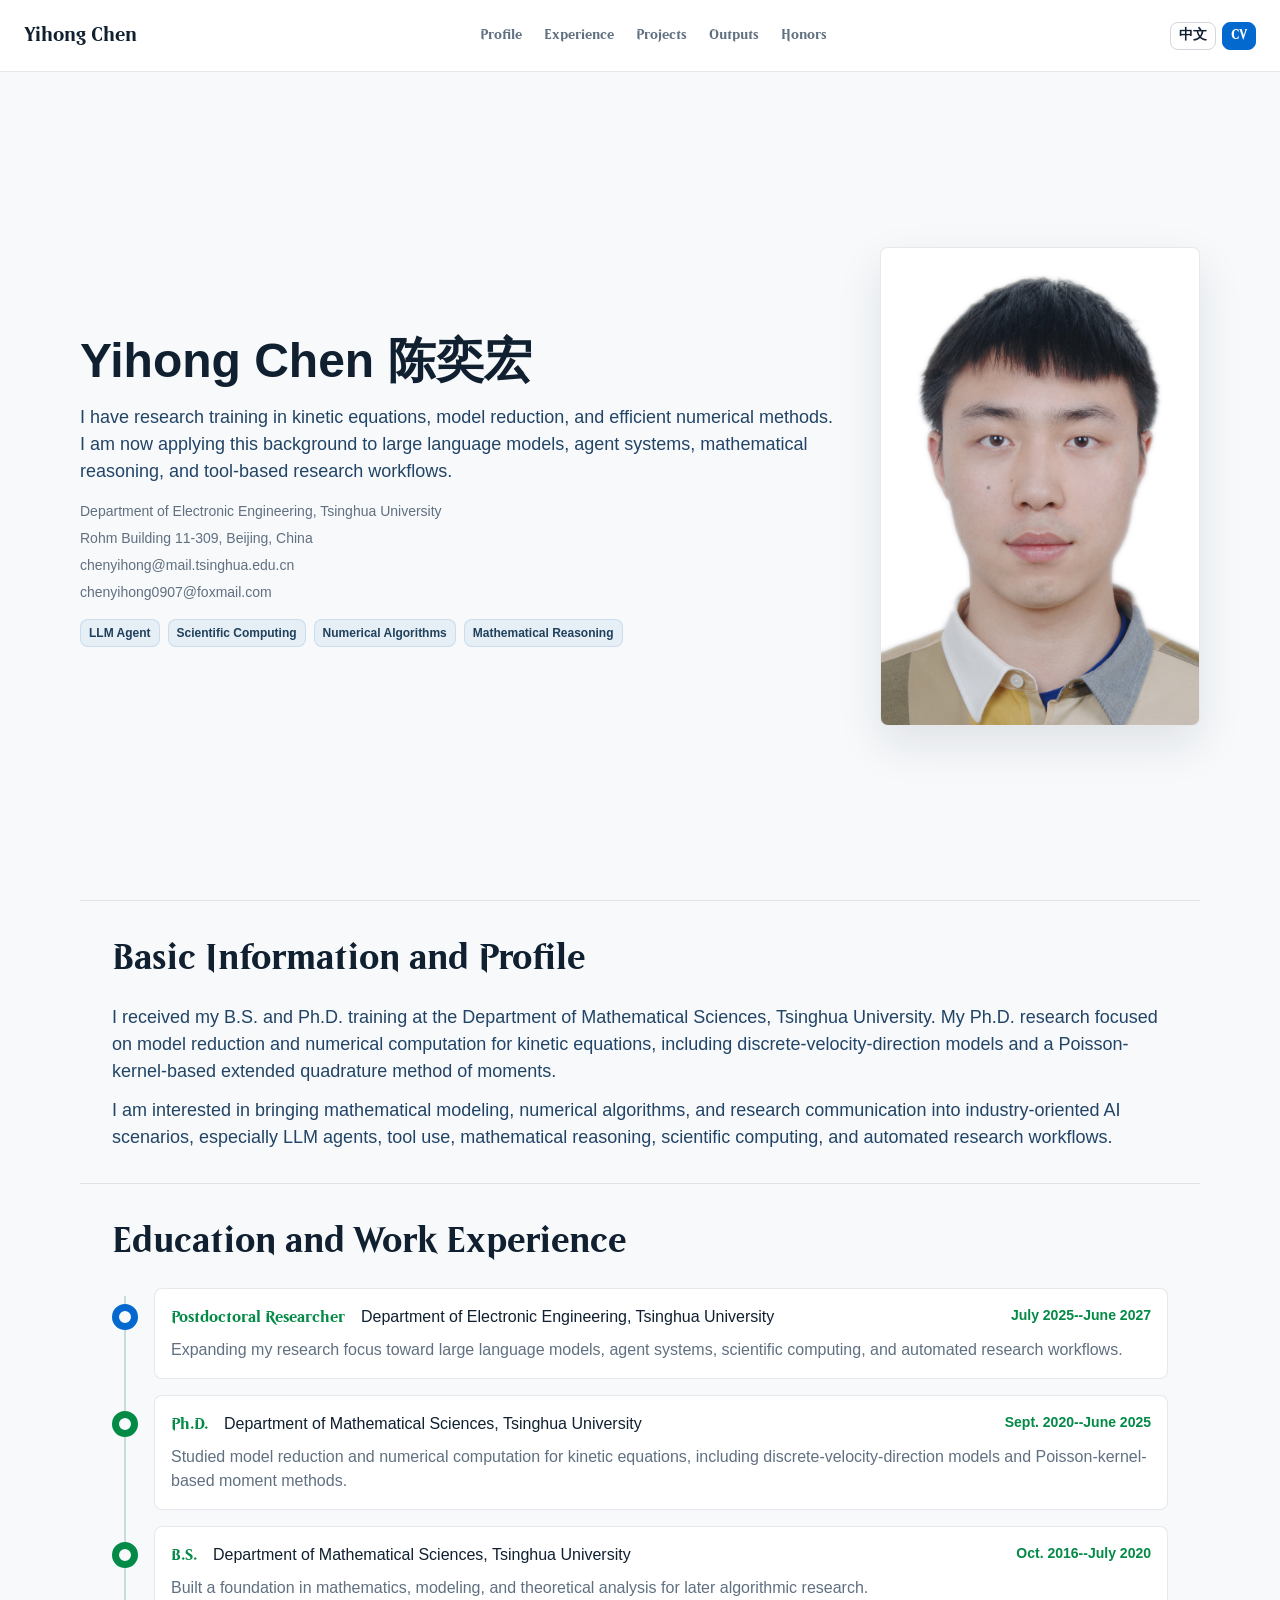
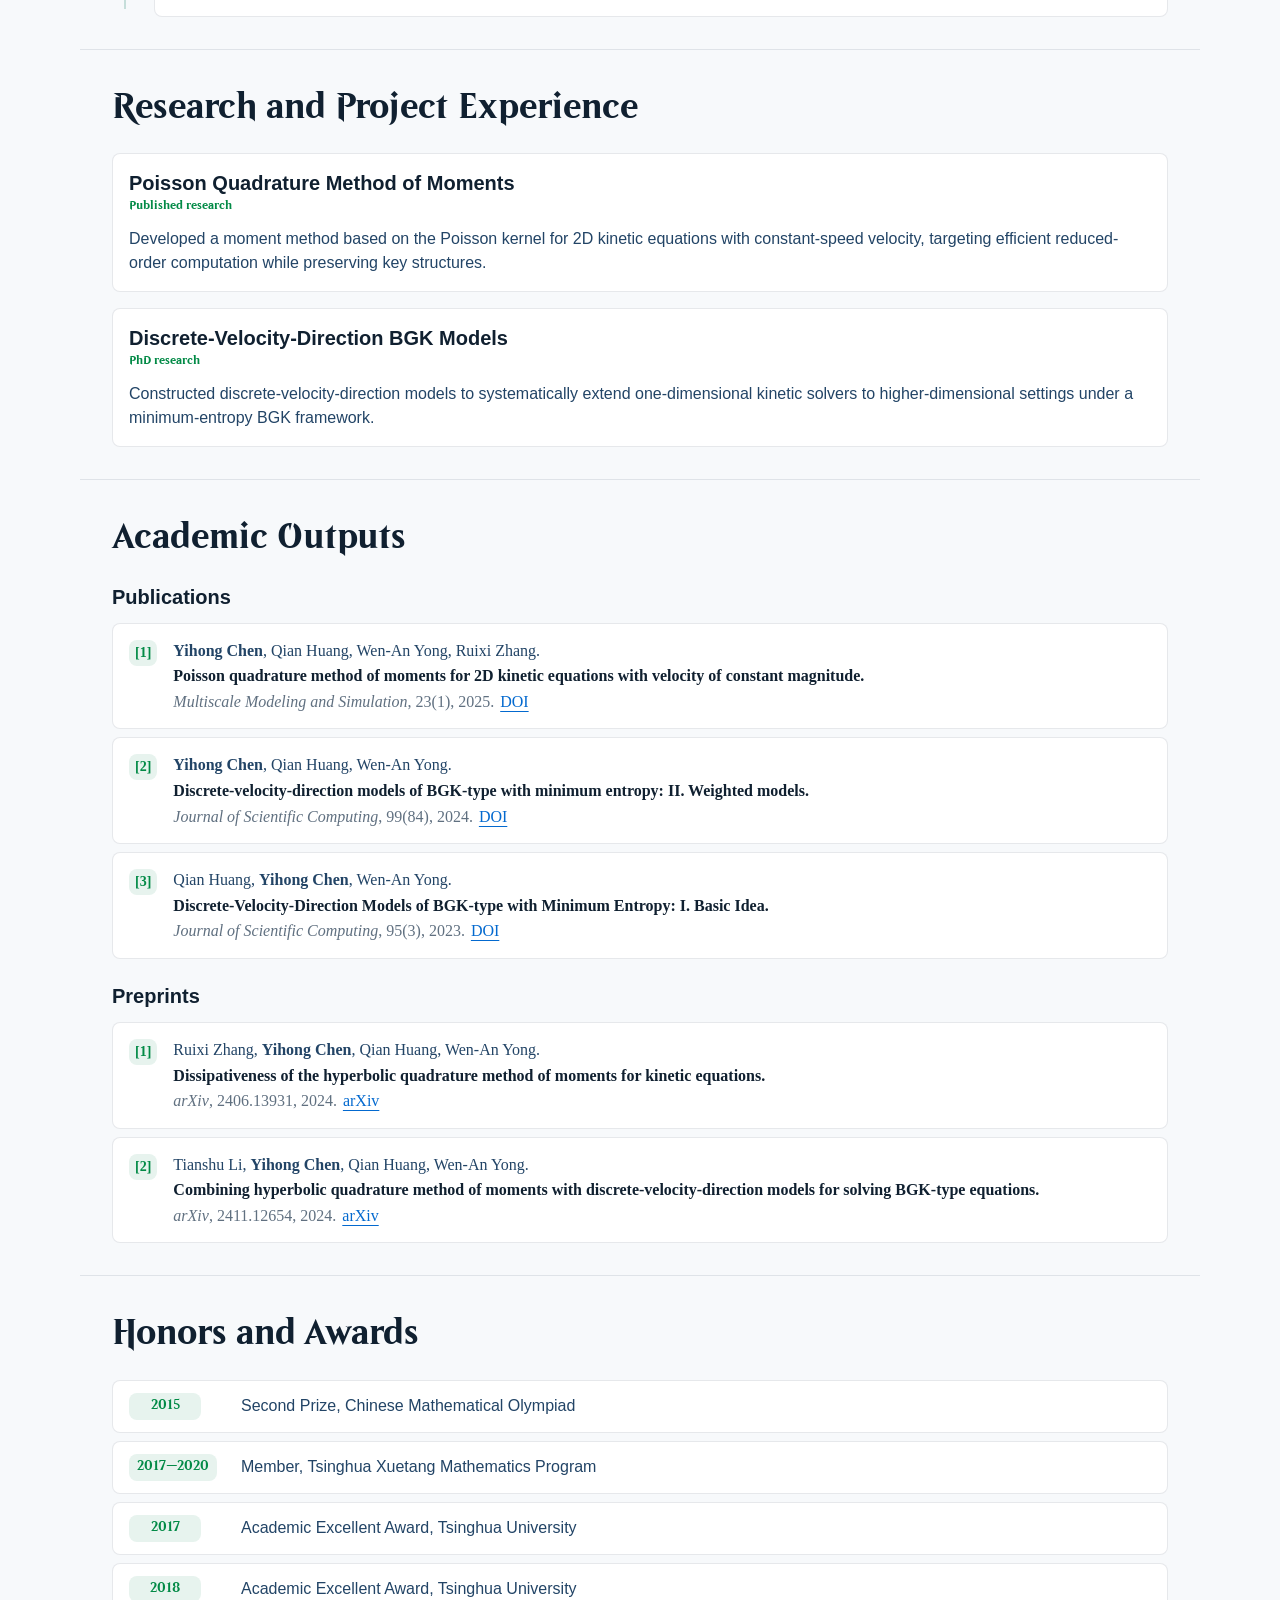
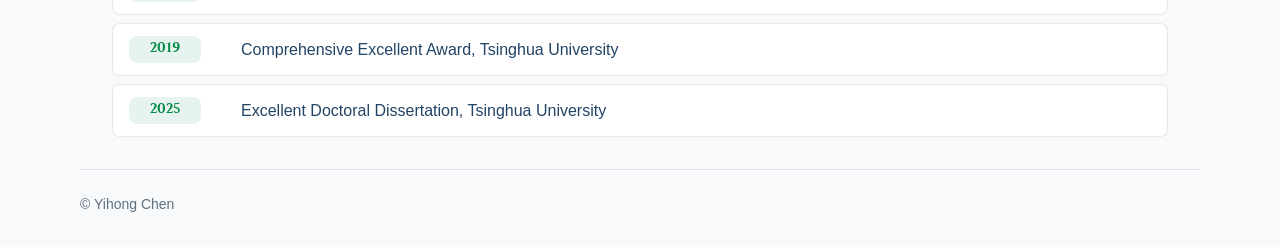
==== commit b046da88: "update" ====
--- a/index.html
+++ b/index.html
@@ -80,7 +80,7 @@
             </div>
         </section>
 
-        <!-- 荣誉区可以为空；为空时 JS 会显示 content.js 里的 emptyText。 -->
+        <!-- 荣誉与奖励列表由 content.js 维护，JS 按当前语言生成卡片。 -->
         <section class="section" id="honors" aria-labelledby="honors-title">
             <div class="section-heading">
                 <h2 id="honors-title"></h2>
--- a/css/main.css
+++ b/css/main.css
@@ -12,8 +12,8 @@
 :root {
     /* 颜色：页面正文、卡片、链接、强调色都集中在这里 */
     --color-ink: #102030;
-    --color-body: #324456;
-    --color-muted: #647280;
+    --color-body: #224466;
+    --color-muted: #607080;
     --color-page: #f7f9fb;
     --color-panel: #ffffff;
     --color-white: #ffffff;
@@ -21,17 +21,13 @@
     --color-primary: #0369cf;
     --color-primary-strong: #0248ab;
     --color-accent: #028a46;
-    --color-warm: #cf6903;
 
     /* 颜色：状态、边框、浅色底，只在组件中复用 */
     --color-header-bg: rgba(255, 255, 255, 0.9);
     --color-focus: rgba(25, 122, 99, 0.28);
     --color-border: rgba(100, 112, 132, 0.16);
     --color-border-strong: rgba(100, 112, 132, 0.28);
-    --color-primary-border: rgba(16, 89, 168, 0.24);
     --color-timeline-line: rgba(25, 122, 99, 0.22);
-    --color-link-surface: #f0f6fc;
-    --color-link-surface-hover: #e1edf8;
     --color-tag-text: #20415c;
     --color-tag-bg: #e6eef6;
     --color-tag-border: rgba(16, 89, 168, 0.12);
@@ -65,7 +61,6 @@
     --line-base: 1.5;
     --line-button: 1;
     --line-card-title: 1.35;
-    --line-meta: 1.5;
 
     /* 圆角、边框、阴影、动效 */
     --radius-m: 8px;
@@ -73,36 +68,30 @@
     --focus-width: 3px;
     --shadow-panel: 0 18px 45px var(--color-shadow-panel);
     --transition-m: 0.18s ease;
-    --motion-lift: -1px;
 
     /* 页面主要尺寸 */
     --content-width: 1120px;
     --section-heading-width: 780px;
     --hero-copy-width: 760px;
-    --sidebar-width: 330px;
     --profile-card-width: 320px;
-    --profile-card-mobile-width: 80%;
+    --profile-card-mobile-width: 50%;
     --profile-photo-mobile-height: 320px;
 
     /* 顶栏与响应式断点：默认是电脑横屏；小于此宽度按手机竖屏处理。 */
     --header-height: 72px;
     --header-height-compact: 64px;
-    /* 注意：原生 CSS 的 @media 不能直接使用变量，下面 720px 需要和响应式区手动保持一致。 */
-    --breakpoint-mobile: 720px;
-
-    /* 小装饰尺寸：时间轴、列表圆点、链接下划线等 */
+
+    /* 小装饰尺寸：时间轴和链接下划线 */
     --timeline-marker-size: 26px;
     --timeline-marker-border: 7px;
     --timeline-line-width: 2px;
-    --timeline-date-width: 200px;
-    --list-dot-size: 6px;
-    --list-dot-top: 0.72em;
     --link-underline-width: 0.08em;
     --link-underline-offset: 0.24em;
     --nav-blur: 16px;
 
     --font-sans: "Inter", "Segoe UI", "Helvetica Neue", Arial, "Noto Sans SC", sans-serif;
     --font-serif-cn: "Noto Serif SC", "Source Han Serif SC", "Songti SC", SimSun, serif;
+    --font-academic: "Times New Roman", Times, serif;
     --font-display-en: "Beleren2016", var(--font-sans);
     --font-display: var(--font-serif-cn);
 }
@@ -187,7 +176,6 @@
     line-height: var(--line-card-title);
 }
 
-.section-kicker,
 .item-type {
     margin: 0;
     color: var(--color-accent);
@@ -215,13 +203,8 @@
     margin-bottom: 0;
 }
 
-.section-note {
-    margin: var(--space-s) 0 0;
-    color: var(--color-muted);
-}
-
-/* =========================================================
-   4. 页面骨架：容器宽度、章节距离、双栏布局
+/* =========================================================
+   4. 页面骨架：容器宽度与章节距离
    ========================================================= */
 main,
 .site-footer {
@@ -230,7 +213,7 @@
 }
 
 .section {
-    padding: var(--space-lll) ;
+    padding: var(--space-lll);
     border-top: var(--border-width) solid var(--color-border);
     scroll-margin-top: calc(var(--header-height) + var(--space-l));
 }
@@ -240,31 +223,9 @@
     margin-bottom: var(--space-ll);
 }
 
-/* 简介和联系区使用相同的右侧栏宽度 */
-.profile-grid,
-.contact-layout {
-    display: grid;
-    grid-template-columns: minmax(0, 1fr) var(--sidebar-width);
-    gap: var(--space-l);
-    align-items: start;
-}
-
 /* =========================================================
    5. 通用组件：按钮、标签、列表、卡片
    ========================================================= */
-.text-button,
-.action-link,
-.compact-link {
-    border-radius: var(--radius-m);
-    font: inherit;
-    line-height: var(--line-button);
-    transition:
-        background-color var(--transition-m),
-        border-color var(--transition-m),
-        color var(--transition-m),
-        transform var(--transition-m);
-}
-
 .text-button {
     display: inline-flex;
     align-items: center;
@@ -274,10 +235,17 @@
     color: var(--color-ink);
     background: transparent;
     border: var(--border-width) solid var(--color-border-strong);
+    border-radius: var(--radius-m);
     cursor: pointer;
+    font: inherit;
     font-family: var(--font-display);
     font-size: var(--text-s);
     font-weight: var(--font-weight-b);
+    line-height: var(--line-button);
+    transition:
+        background-color var(--transition-m),
+        border-color var(--transition-m),
+        color var(--transition-m);
 }
 
 .text-button:hover {
@@ -293,35 +261,6 @@
 .text-button.primary:hover {
     background: var(--color-primary-strong);
     border-color: var(--color-primary-strong);
-}
-
-.action-link,
-.compact-link {
-    display: inline-flex;
-    align-items: center;
-    justify-content: center;
-    min-height: calc(var(--space-l) + var(--space-m));
-    padding: 0 var(--space-m);
-    color: var(--color-primary);
-    background: var(--color-panel);
-    border: var(--border-width) solid var(--color-primary-border);
-    font-family: var(--font-display);
-    font-size: var(--text-s);
-    font-weight: var(--font-weight-b);
-    text-decoration: none;
-}
-
-.action-link:hover,
-.compact-link:hover {
-    color: var(--color-primary-strong);
-    background: var(--color-link-surface);
-    transform: translateY(var(--motion-lift));
-}
-
-.compact-link {
-    min-height: calc(var(--space-l) + var(--space-ss));
-    padding: 0 var(--space-s);
-    white-space: nowrap;
 }
 
 .tag-list {
@@ -336,71 +275,54 @@
     align-items: center;
     min-height: calc(var(--space-l) + var(--space-ss));
     padding: var(--space-sss) var(--space-s);
+    border-radius: var(--radius-m);
+    font-size: var(--text-ss);
+    font-weight: var(--font-weight-b);
+}
+
+.tag {
     color: var(--color-tag-text);
     background: var(--color-tag-bg);
     border: var(--border-width) solid var(--color-tag-border);
-    border-radius: var(--radius-m);
-    font-size: var(--text-ss);
-    font-weight: var(--font-weight-b);
-}
-
-.meta-list,
-.clean-list {
+}
+
+.meta-list {
     margin: 0;
     padding: 0;
     list-style: none;
-}
-
-.meta-list {
     display: grid;
     gap: var(--space-ss);
     color: var(--color-muted);
     font-size: var(--text-s);
-    line-height: var(--line-meta);
-}
-
-.clean-list {
-    display: grid;
-    gap: var(--space-s);
-    margin-top: var(--space-m);
-}
-
-.clean-list li {
-    position: relative;
-    padding-left: var(--space-l);
-    color: var(--color-muted);
-}
-
-.clean-list li::before {
-    position: absolute;
-    top: var(--list-dot-top);
-    left: 0;
-    width: var(--list-dot-size);
-    height: var(--list-dot-size);
-    background: var(--color-warm);
-    border-radius: 50%;
-    content: "";
+    line-height: var(--line-base);
 }
 
 /* 白底卡片的共用底座：新增卡片时优先复用这组视觉 */
-.role-panel,
 .projects-item,
 .timeline-body,
 .outputs-list li,
-.honor-item,
-.empty-state,
-.profile-card {
+.profile-card,
+.honor-item {
     background: var(--color-panel);
     border: var(--border-width) solid var(--color-border);
     border-radius: var(--radius-m);
 }
 
-.role-panel,
 .projects-item,
-.timeline-body,
-.honor-item,
-.empty-state {
+.timeline-body {
     padding: var(--space-l);
+}
+
+.projects-list,
+.timeline {
+    display: grid;
+    gap: var(--space-l);
+}
+
+.projects-item p,
+.timeline-body p,
+.outputs-main p {
+    margin: 0;
 }
 
 /* =========================================================
@@ -481,12 +403,6 @@
     margin-top: var(--space-l);
 }
 
-.profile-role {
-    margin: 0 0 var(--space-s);
-    color: var(--color-primary);
-    font-weight: var(--font-weight-bb);
-}
-
 .profile-card {
     align-self: center;
     overflow: hidden;
@@ -504,21 +420,8 @@
 /* =========================================================
    8. 科研与项目经历
    ========================================================= */
-.projects-list {
-    display: grid;
-    gap: var(--space-l);
-}
-
 .projects-item-header {
-    display: flex;
-    align-items: start;
-    justify-content: space-between;
-    gap: var(--space-l);
     margin-bottom: var(--space-m);
-}
-
-.projects-item p {
-    margin: 0;
 }
 
 .projects-item > p {
@@ -530,8 +433,6 @@
    ========================================================= */
 .timeline {
     position: relative;
-    display: grid;
-    gap: var(--space-l);
 }
 
 .timeline::before {
@@ -566,17 +467,13 @@
     border-color: var(--color-primary);
 }
 
-.timeline-marker.edu {
-    border-color: var(--color-accent);
-}
-
 .timeline-body {
     position: relative;
-    padding-right: var(--timeline-date-width);
-}
-
-.timeline-body p {
-    margin: 0;
+}
+
+.timeline-body text {
+    margin-right: var(--space-l);
+    font-size: var(--text-m);
 }
 
 .timeline-body > p:last-child {
@@ -584,7 +481,7 @@
     color: var(--color-muted);
 }
 
-.top-right {
+.timeline-time {
     position: absolute;
     top: var(--space-l);
     right: var(--space-l);
@@ -605,13 +502,16 @@
     gap: var(--space-s);
     margin: var(--space-m) 0 0;
     padding: 0;
+    font-family: var(--font-academic);
+    font-size: var(--text-m);
+    line-height: var(--line-card-title);
     list-style: none;
     counter-reset: outputs;
 }
 
 .outputs-list li {
     display: grid;
-    grid-template-columns: auto minmax(0, 1fr) auto;
+    grid-template-columns: auto minmax(0, 1fr);
     gap: var(--space-l);
     align-items: start;
     padding: var(--space-l);
@@ -630,7 +530,7 @@
     color: var(--color-accent);
     background: var(--color-outputs-index-bg);
     border-radius: var(--radius-m);
-    font-size: var(--text-sss);
+    font-size: var(--text-s);
     font-weight: var(--font-weight-bb);
     line-height: var(--line-button);
     content: "[" counter(outputs) "]";
@@ -643,10 +543,6 @@
     gap: var(--space-sss);
 }
 
-.outputs-main p {
-    margin: 0;
-}
-
 .outputs-authors {
     color: var(--color-body);
 }
@@ -659,62 +555,51 @@
     color: var(--color-muted);
 }
 
-.outputs-links {
-    display: flex;
-    flex-wrap: wrap;
-    grid-column: 3;
-    grid-row: 1;
-    justify-content: flex-end;
-    gap: var(--space-ss);
-}
-
-.outputs-links a {
+.outputs-meta {
+    white-space: nowrap;
+}
+
+.outputs-meta a {
+    margin-left: var(--space-ss);
+}
+
+/* =========================================================
+   11. 荣誉、联系、页脚
+   ========================================================= */
+.honor-list {
+    display: grid;
+    gap: var(--space-s);
+}
+
+.honor-item {
+    display: grid;
+    grid-template-columns: minmax(96px, auto) minmax(0, 1fr);
+    gap: var(--space-l);
+    align-items: center;
+    padding: var(--space-m) var(--space-l);
+}
+
+.honor-time {
     display: inline-flex;
     align-items: center;
     justify-content: center;
-    min-height: calc(var(--space-l) + var(--space-ss));
+    width: fit-content;
+    min-width: 72px;
+    margin: 0;
     padding: var(--space-sss) var(--space-s);
-    color: var(--color-primary);
-    background: var(--color-link-surface);
+    color: var(--color-accent);
+    background: var(--color-outputs-index-bg);
     border-radius: var(--radius-m);
     font-family: var(--font-display);
-    font-size: var(--text-ss);
+    font-size: var(--text-s);
     font-weight: var(--font-weight-bb);
-    line-height: var(--line-button);
-    text-decoration: none;
-}
-
-.outputs-links a:hover {
-    background: var(--color-link-surface-hover);
-}
-
-/* =========================================================
-   11. 荣誉、联系、页脚
-   ========================================================= */
-.honor-list {
-    display: grid;
-    gap: var(--space-s);
-}
-
-.honor-item p,
-.empty-state {
+    line-height: var(--line-card-title);
+    white-space: nowrap;
+}
+
+.honor-description {
     margin: 0;
-}
-
-.honor-item > p:last-child {
-    margin-top: var(--space-s);
-    color: var(--color-muted);
-}
-
-.empty-state {
-    color: var(--color-muted);
-}
-
-.contact-links {
-    display: flex;
-    flex-wrap: wrap;
-    justify-content: flex-end;
-    gap: var(--space-ss);
+    color: var(--color-body);
 }
 
 .site-footer {
@@ -766,7 +651,6 @@
 
     .text-button {
         min-height: calc(var(--space-l) + var(--space-s));
-        padding: 0 var(--space-s);
     }
 
     h1 {
@@ -782,13 +666,8 @@
         padding: var(--space-lll) 0;
     }
 
-    .hero,
-    .profile-grid,
-    .contact-layout {
+    .hero {
         grid-template-columns: 1fr;
-    }
-
-    .hero {
         gap: var(--space-l);
         min-height: 0;
         padding: var(--space-lll) 0;
@@ -800,59 +679,27 @@
         width: min(var(--profile-card-width), var(--profile-card-mobile-width));
     }
 
-    .role-panel,
     .projects-item,
     .timeline-body,
-    .honor-item,
-    .empty-state,
-    .outputs-list li {
+    .outputs-list li,
+    .honor-item {
         padding: var(--space-m);
     }
 
-    .timeline-body {
-        padding-right: var(--space-m);
-    }
-
-    .top-right {
+    .timeline-time {
         position: static;
         margin-top: var(--space-ss);
     }
 
     .outputs-list li {
         gap: var(--space-s);
-        grid-template-columns: auto minmax(0, 1fr) auto;
-    }
-
-    .projects-item-header {
-        display: grid;
-        grid-template-columns: 1fr;
-        gap: var(--space-s);
-    }
-
-    .outputs-list li::before {
-        grid-column: 1;
-        grid-row: 1;
-    }
-
-    .outputs-main {
-        grid-column: 1 / -1;
-        grid-row: 2;
-    }
-
-    .outputs-links {
-        grid-column: 3;
-        grid-row: 1;
-    }
-
-    .compact-link {
-        justify-self: start;
+    }
+
+    .outputs-list {
+        font-size: var(--text-s);
     }
 
     .profile-photo {
         max-height: var(--profile-photo-mobile-height);
     }
-
-    .action-link {
-        width: 100%;
-    }
-}
+}
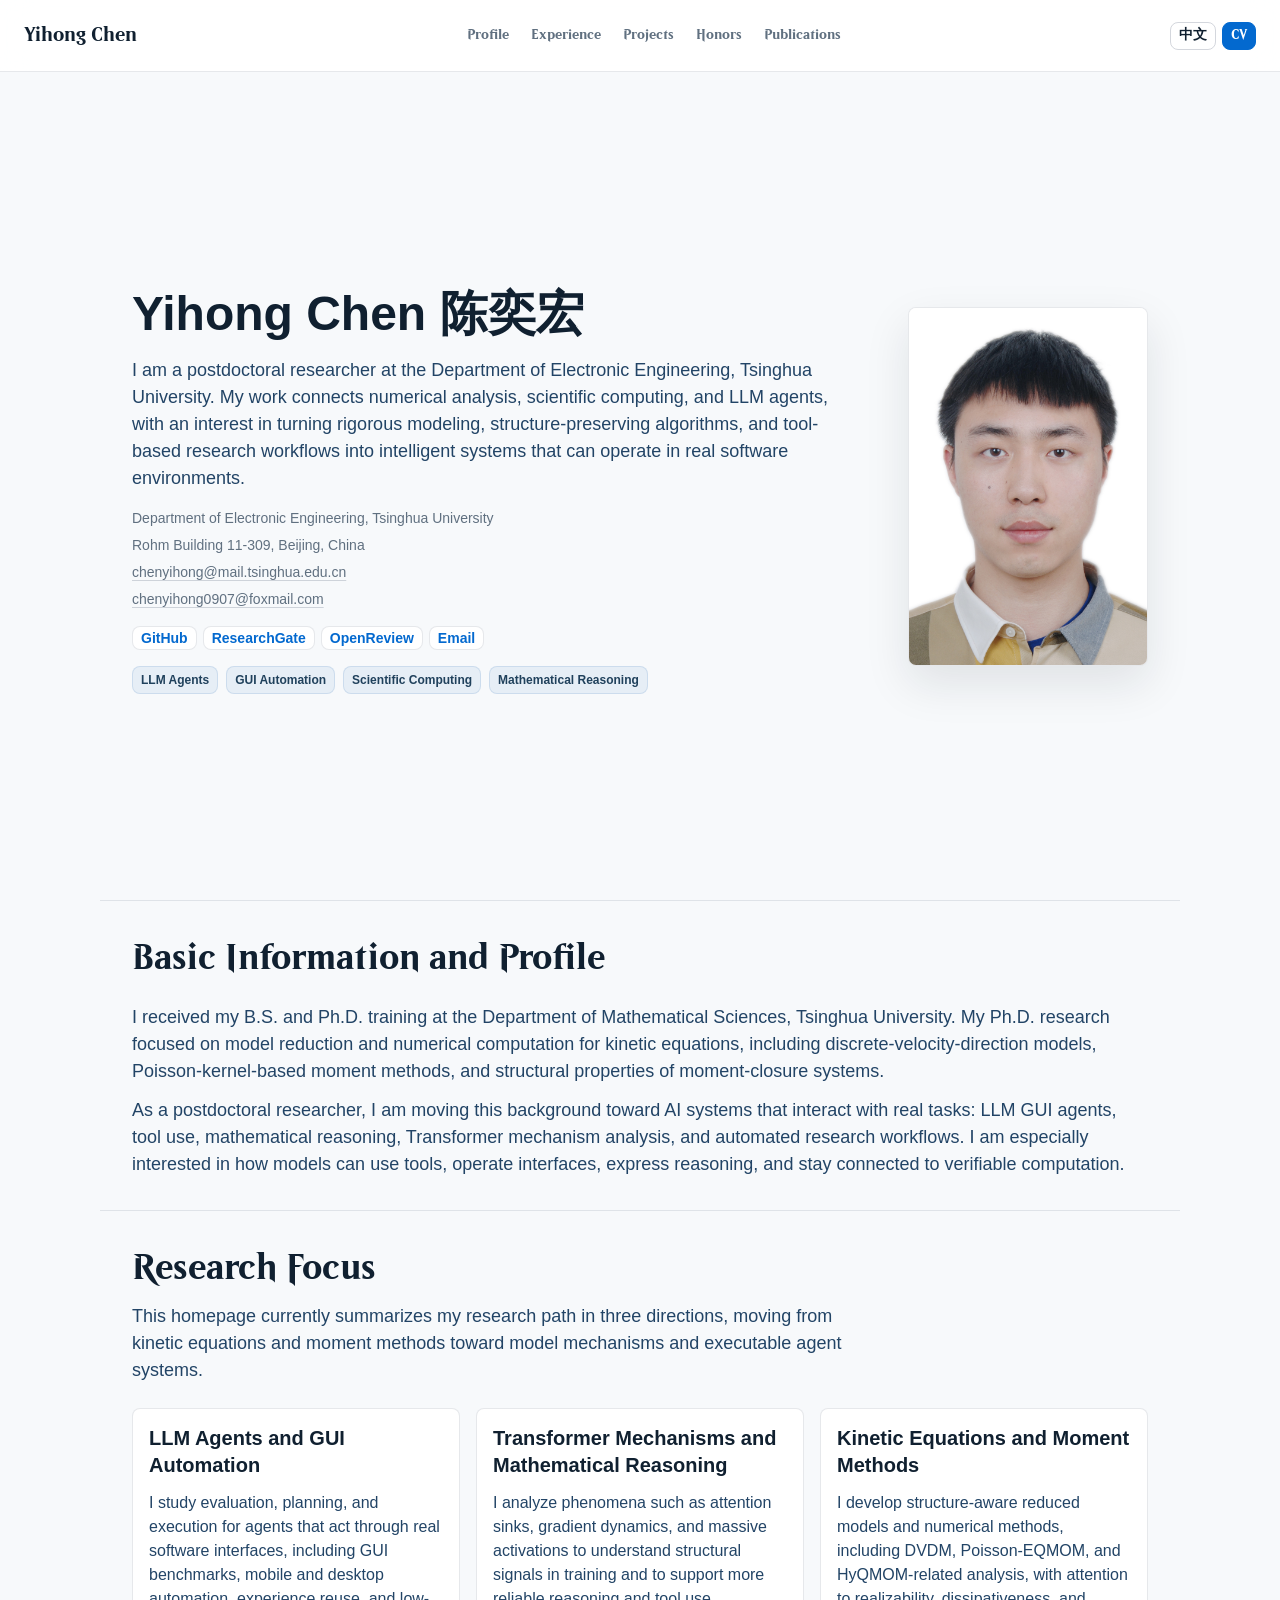
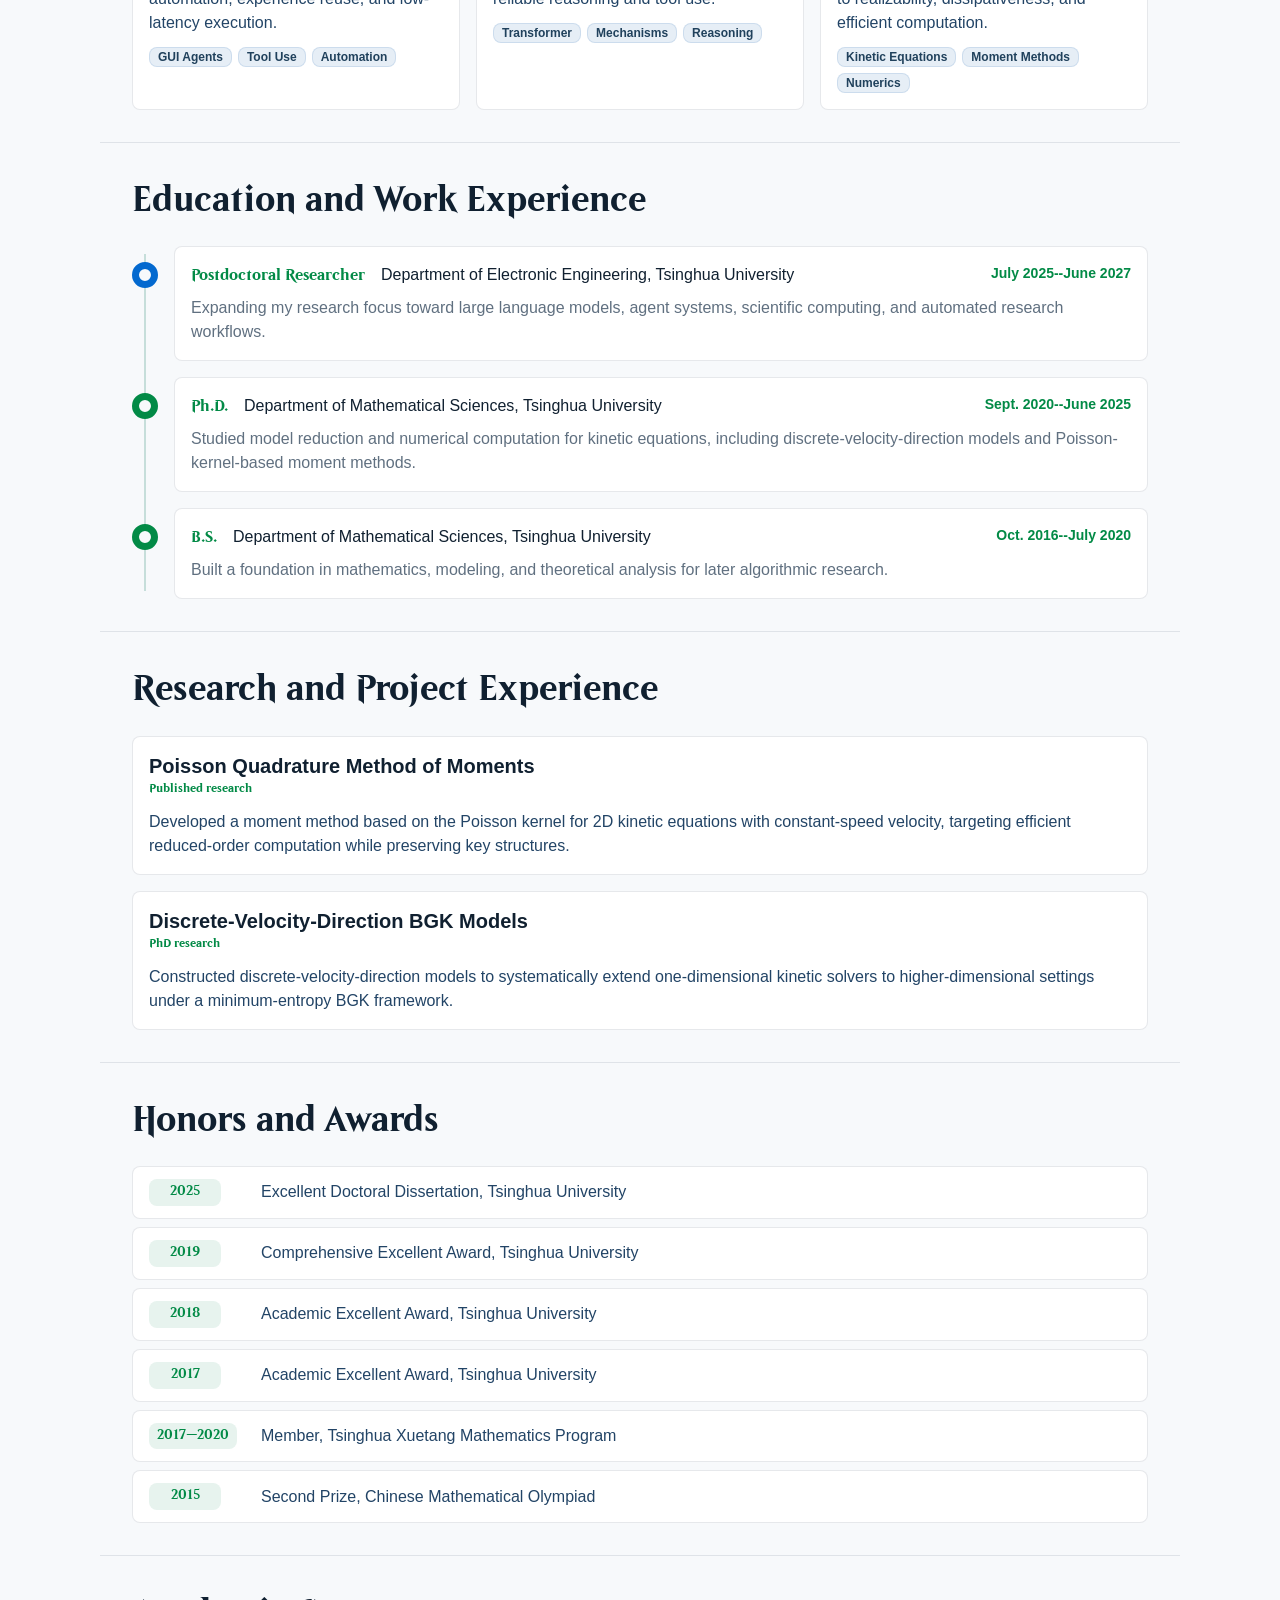
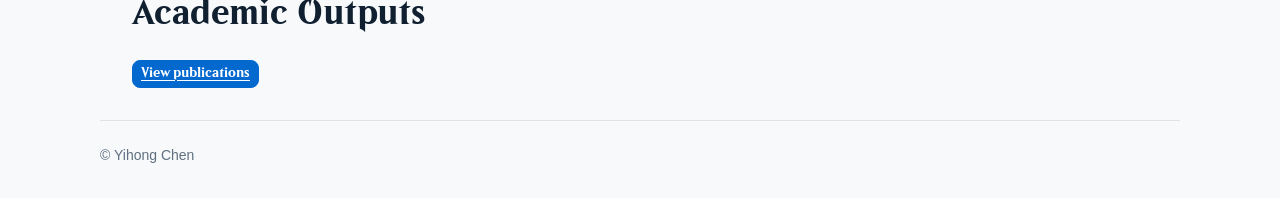
==== commit 1b585443: "update" ====
--- a/index.html
+++ b/index.html
@@ -3,23 +3,32 @@
 <head>
     <meta charset="utf-8">
     <meta name="viewport" content="width=device-width, initial-scale=1">
-    <meta name="description">
+    <meta name="description" content="陈奕宏的个人主页：LLM Agent、科学计算、数值算法、数学推理与工具化科研流程。">
+    <meta name="author" content="Yihong Chen">
+    <meta name="keywords" content="陈奕宏, Yihong Chen, LLM Agent, Scientific Computing, Numerical Algorithms, Mathematical Reasoning">
+    <meta property="og:type" content="website">
+    <meta property="og:title" content="陈奕宏 | Yihong Chen">
+    <meta property="og:description" content="陈奕宏的个人主页：LLM Agent、科学计算、数值算法、数学推理与工具化科研流程。">
+    <meta name="twitter:card" content="summary">
+    <meta name="twitter:title" content="陈奕宏 | Yihong Chen">
+    <meta name="twitter:description" content="陈奕宏的个人主页：LLM Agent、科学计算、数值算法、数学推理与工具化科研流程。">
     <title></title>
-    <!-- 样式统一维护在 css/main.css；页面文字和列表数据主要维护在 js/content.js。 -->
+    <!-- 样式统一维护在 css/main.css；发表相关数据维护在 js/publications.js。 -->
     <link rel="stylesheet" href="css/main.css">
     <script src="js/content.js" defer></script>
+    <script src="js/publications.js" defer></script>
     <script src="js/main.js" defer></script>
 </head>
-<body>
+<body data-page="home">
     <header class="site-header">
-        <a class="brand" href="#top" id="brand"></a>
-        <!-- 顶部导航：href、data-nav、下方 section 的 id 三者需要保持一致。 -->
+        <a class="brand" href="index.html#top" id="brand"></a>
+        <!-- 顶部导航：data-nav 对应 content.js 的 nav 键名；href 可指向本页锚点或独立页面。 -->
         <nav class="site-nav" aria-label="Primary navigation">
             <a href="#profile" data-nav="profile"></a>
             <a href="#experience" data-nav="experience"></a>
             <a href="#projects" data-nav="projects"></a>
-            <a href="#outputs" data-nav="outputs"></a>
             <a href="#honors" data-nav="honors"></a>
+            <a href="publications.html" data-nav="outputs"></a>
         </nav>
         <div class="header-actions">
             <button class="text-button" id="language-toggle" type="button">En</button>
@@ -36,6 +45,7 @@
                 <div class="identity-meta">
                     <ul class="meta-list" id="profile-lines"></ul>
                 </div>
+                <div class="profile-links" id="profile-links" aria-label="Academic profiles"></div>
                 <div class="tag-list" id="hero-tags" aria-label="Focus areas"></div>
             </div>
             <aside class="profile-card" aria-label="Profile">
@@ -49,6 +59,14 @@
                 <h2 id="profile-title"></h2>
             </div>
             <div class="body-copy" id="profile-copy"></div>
+        </section>
+
+        <section class="section" id="research-focus" aria-labelledby="research-focus-title">
+            <div class="section-heading">
+                <h2 id="research-focus-title"></h2>
+                <p class="section-copy" id="research-focus-lead"></p>
+            </div>
+            <div class="research-focus-grid" id="research-focus-list"></div>
         </section>
 
         <section class="section" id="experience" aria-labelledby="experience-title">
@@ -65,27 +83,22 @@
             <div class="projects-list" id="projects-list"></div>
         </section>
 
-        <!-- 论文列表来自 window.SITE_OUTPUTS，正式发表和预印本按 status 自动分组。 -->
-        <section class="section" id="outputs" aria-labelledby="outputs-title">
-            <div class="section-heading">
-                <h2 id="outputs-title"></h2>
-            </div>
-            <div class="outputs-block">
-                <h3 id="published-title"></h3>
-                <ol class="outputs-list" id="published-list"></ol>
-            </div>
-            <div class="outputs-block">
-                <h3 id="preprint-title"></h3>
-                <ol class="outputs-list" id="preprint-list"></ol>
-            </div>
-        </section>
-
         <!-- 荣誉与奖励列表由 content.js 维护，JS 按当前语言生成卡片。 -->
         <section class="section" id="honors" aria-labelledby="honors-title">
             <div class="section-heading">
                 <h2 id="honors-title"></h2>
             </div>
             <div class="honor-list" id="honor-list"></div>
+        </section>
+
+        <!-- 完整论文列表放在 publications.html，首页只保留入口。 -->
+        <section class="section" id="outputs" aria-labelledby="outputs-title">
+            <div class="section-heading">
+                <h2 id="outputs-title"></h2>
+            </div>
+            <div class="section-actions">
+                <a class="text-button primary" id="outputs-link" href="publications.html"></a>
+            </div>
         </section>
     </main>
 
--- a/css/main.css
+++ b/css/main.css
@@ -70,10 +70,9 @@
     --transition-m: 0.18s ease;
 
     /* 页面主要尺寸 */
-    --content-width: 1120px;
-    --section-heading-width: 780px;
-    --hero-copy-width: 760px;
-    --profile-card-width: 320px;
+    --content-width: 1080px;
+    --copy-width: 720px;
+    --profile-card-width: 240px;
     --profile-card-mobile-width: 50%;
     --profile-photo-mobile-height: 320px;
 
@@ -191,7 +190,7 @@
 }
 
 .lead {
-    max-width: var(--hero-copy-width);
+    max-width: var(--copy-width);
     margin: var(--space-l) 0 0;
 }
 
@@ -219,8 +218,22 @@
 }
 
 .section-heading {
-    max-width: var(--section-heading-width);
+    max-width: var(--copy-width);
     margin-bottom: var(--space-ll);
+}
+
+.section-copy {
+    max-width: var(--copy-width);
+    margin: var(--space-m) 0 0;
+    color: var(--color-body);
+    font-size: var(--text-l);
+}
+
+.section-actions {
+    display: flex;
+    flex-wrap: wrap;
+    gap: var(--space-s);
+    margin-top: var(--space-l);
 }
 
 /* =========================================================
@@ -297,12 +310,23 @@
     line-height: var(--line-base);
 }
 
+.meta-list a {
+    color: inherit;
+    text-decoration-color: var(--color-border-strong);
+    transition: color var(--transition-m);
+}
+
+.meta-list a:hover {
+    color: var(--color-primary-strong);
+}
+
 /* 白底卡片的共用底座：新增卡片时优先复用这组视觉 */
 .projects-item,
 .timeline-body,
 .outputs-list li,
 .profile-card,
-.honor-item {
+.honor-item,
+.research-focus-item {
     background: var(--color-panel);
     border: var(--border-width) solid var(--color-border);
     border-radius: var(--radius-m);
@@ -377,6 +401,11 @@
     background: var(--color-soft);
 }
 
+.site-nav a[aria-current="page"] {
+    color: var(--color-ink);
+    background: var(--color-soft);
+}
+
 .header-actions {
     display: flex;
     align-items: center;
@@ -392,15 +421,47 @@
     gap: var(--space-lll);
     align-items: center;
     min-height: calc(100svh - var(--header-height));
-    padding: var(--space-llll) 0;
+    padding: var(--space-llll) var(--space-lll);
 }
 
 .hero-copy {
-    max-width: var(--hero-copy-width);
+    max-width: var(--copy-width);
 }
 
 .identity-meta {
     margin-top: var(--space-l);
+}
+
+.profile-links {
+    display: flex;
+    flex-wrap: wrap;
+    gap: var(--space-ss);
+    margin-top: var(--space-l);
+}
+
+.profile-links a {
+    display: inline-flex;
+    align-items: center;
+    min-height: calc(var(--space-l) + var(--space-s));
+    padding: 0 var(--space-s);
+    color: var(--color-primary);
+    background: var(--color-panel);
+    border: var(--border-width) solid var(--color-border);
+    border-radius: var(--radius-m);
+    font-size: var(--text-s);
+    font-weight: var(--font-weight-b);
+    line-height: var(--line-button);
+    text-decoration: none;
+    transition:
+        background-color var(--transition-m),
+        border-color var(--transition-m),
+        color var(--transition-m);
+}
+
+.profile-links a:hover {
+    color: var(--color-white);
+    background: var(--color-primary);
+    border-color: var(--color-primary);
 }
 
 .profile-card {
@@ -420,6 +481,24 @@
 /* =========================================================
    8. 科研与项目经历
    ========================================================= */
+.research-focus-grid {
+    display: grid;
+    grid-template-columns: repeat(3, minmax(0, 1fr));
+    gap: var(--space-l);
+}
+
+.research-focus-item {
+    display: grid;
+    gap: var(--space-m);
+    align-content: start;
+    padding: var(--space-l);
+}
+
+.research-focus-description {
+    margin: 0;
+    color: var(--color-body);
+}
+
 .projects-item-header {
     margin-bottom: var(--space-m);
 }
@@ -493,6 +572,10 @@
 /* =========================================================
    10. 学术成果列表
    ========================================================= */
+.publications-section {
+    border-top: 0;
+}
+
 .outputs-block {
     margin-top: var(--space-ll);
 }
@@ -561,6 +644,26 @@
 
 .outputs-meta a {
     margin-left: var(--space-ss);
+}
+
+.inline-tags {
+    display: flex;
+    flex-wrap: wrap;
+    gap: var(--space-ss);
+}
+
+.inline-tag {
+    display: inline-flex;
+    align-items: center;
+    min-height: calc(var(--space-l) + var(--space-sss));
+    padding: 0 var(--space-s);
+    color: var(--color-tag-text);
+    background: var(--color-tag-bg);
+    border: var(--border-width) solid var(--color-tag-border);
+    border-radius: var(--radius-m);
+    font-size: var(--text-ss);
+    font-weight: var(--font-weight-b);
+    line-height: var(--line-button);
 }
 
 /* =========================================================
@@ -658,7 +761,8 @@
     }
 
     .lead,
-    .body-copy {
+    .body-copy,
+    .section-copy {
         font-size: var(--text-m);
     }
 
@@ -682,7 +786,8 @@
     .projects-item,
     .timeline-body,
     .outputs-list li,
-    .honor-item {
+    .honor-item,
+    .research-focus-item {
         padding: var(--space-m);
     }
 
@@ -699,6 +804,10 @@
         font-size: var(--text-s);
     }
 
+    .research-focus-grid {
+        grid-template-columns: 1fr;
+    }
+
     .profile-photo {
         max-height: var(--profile-photo-mobile-height);
     }
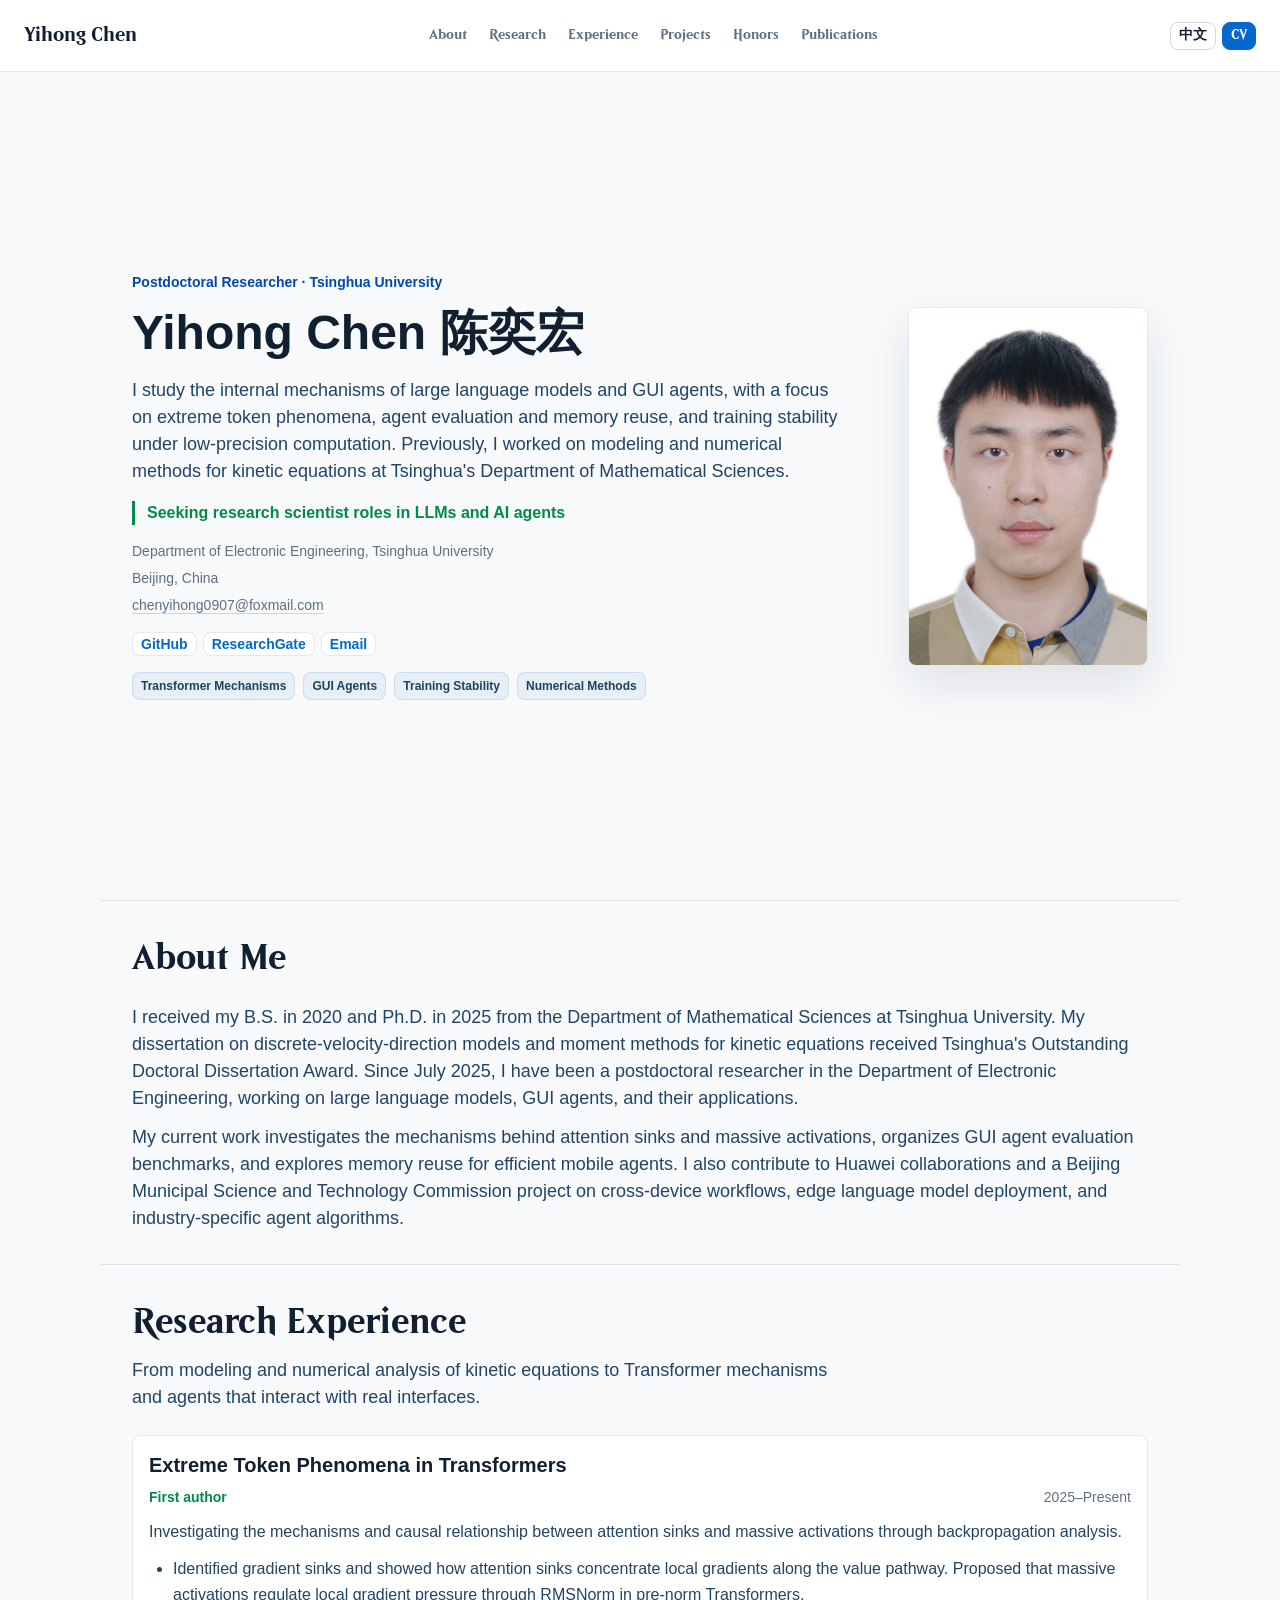
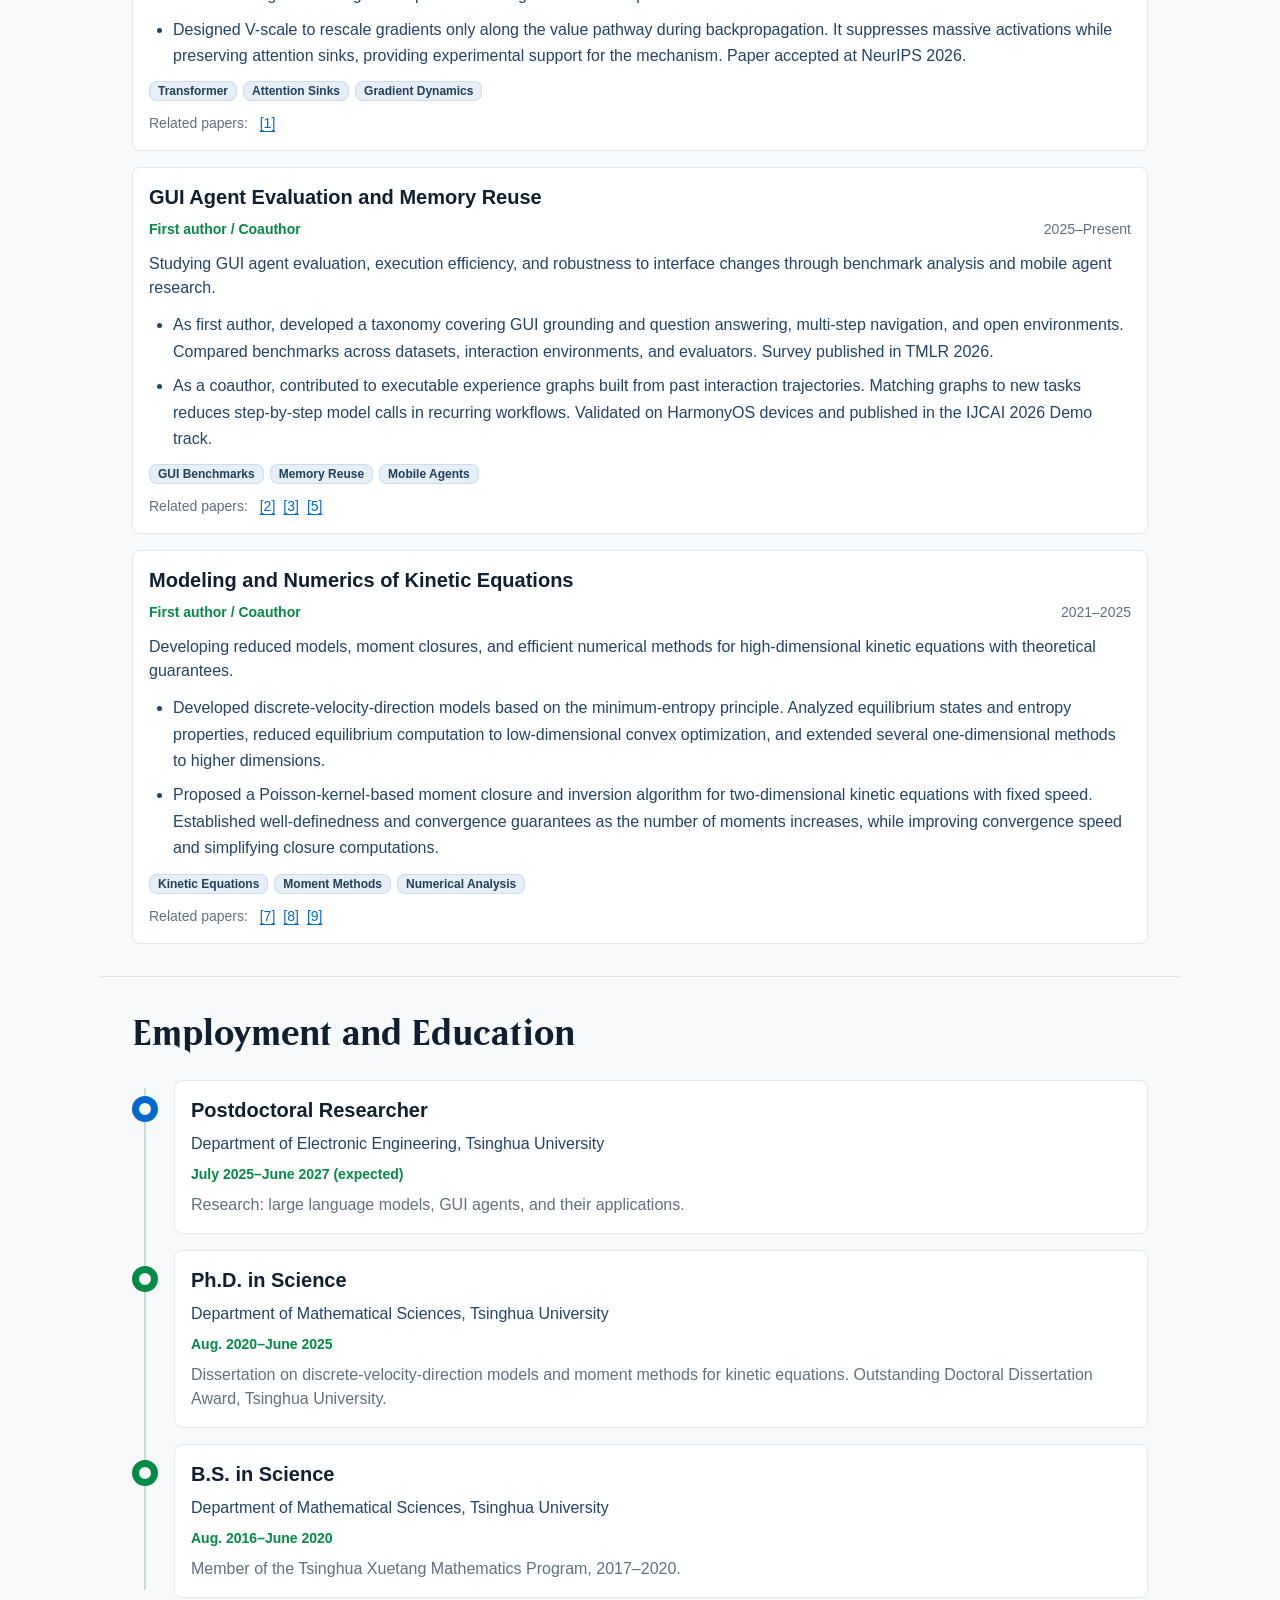
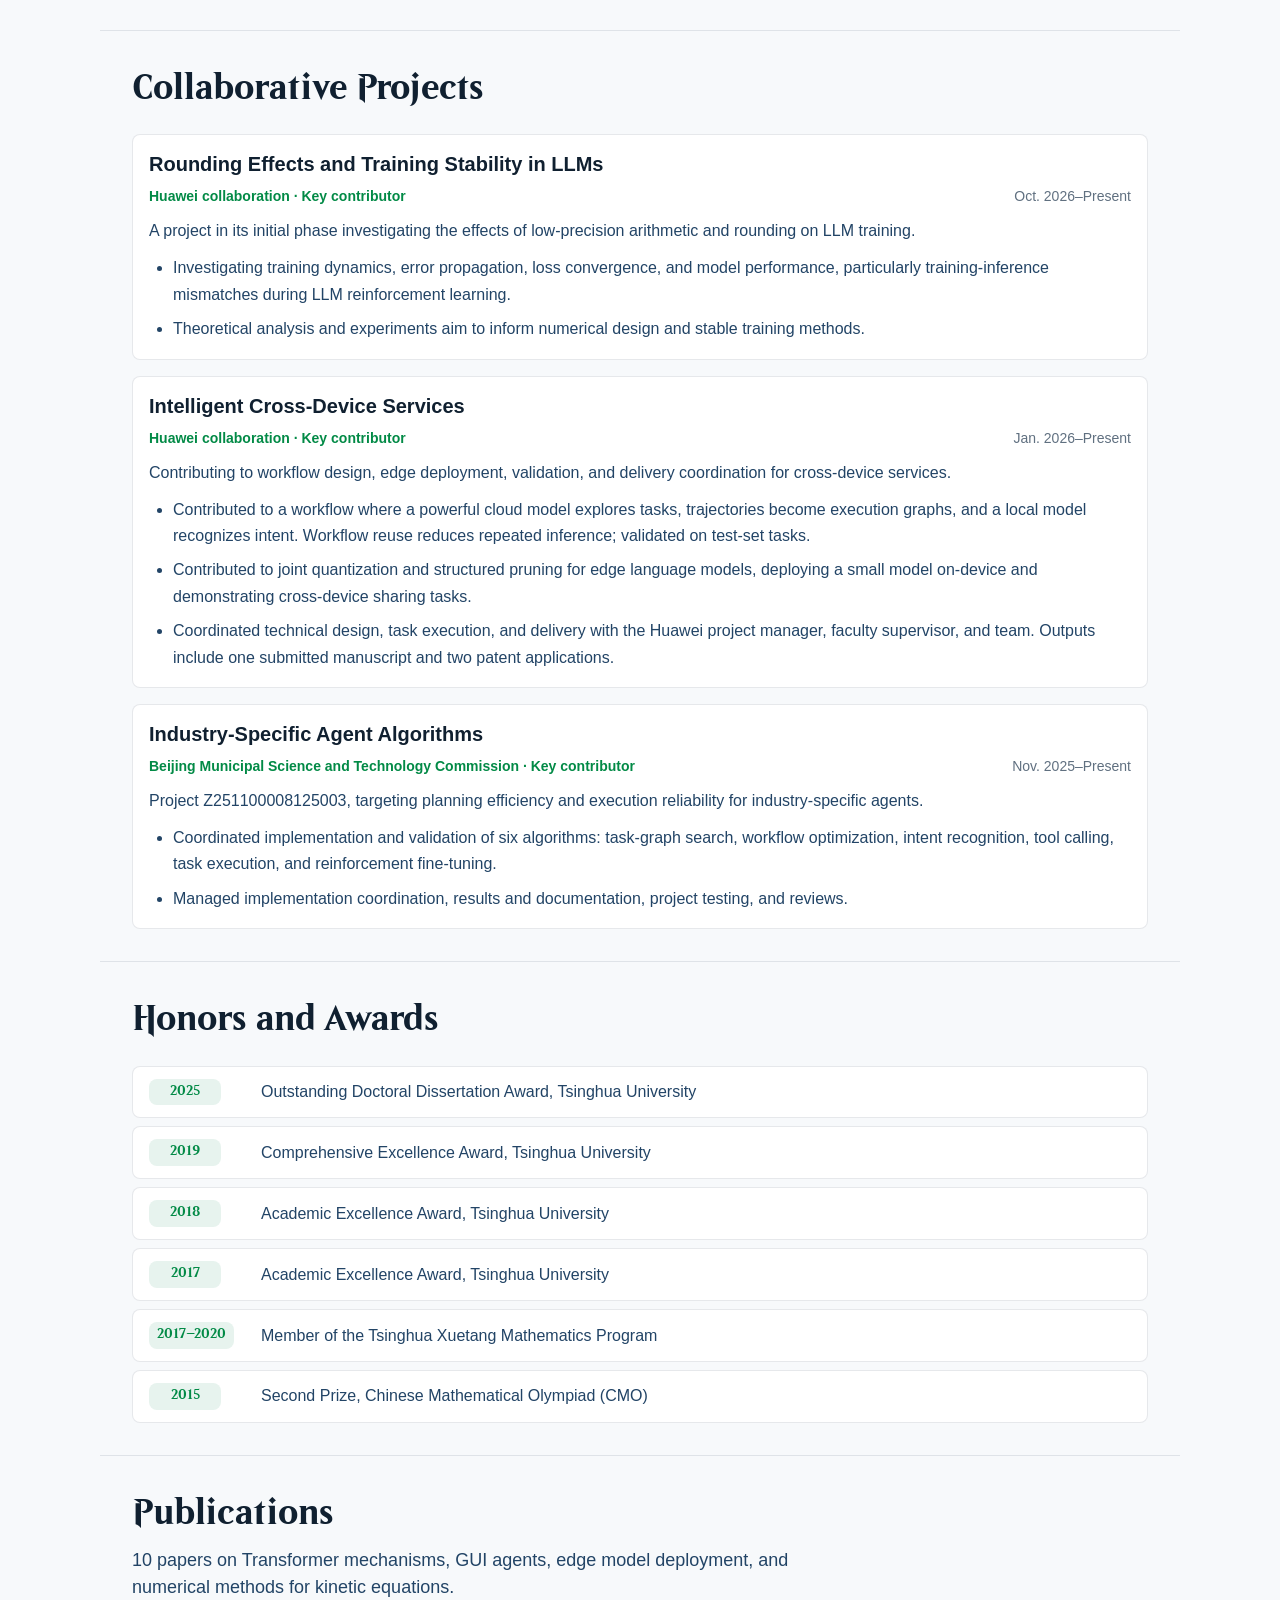
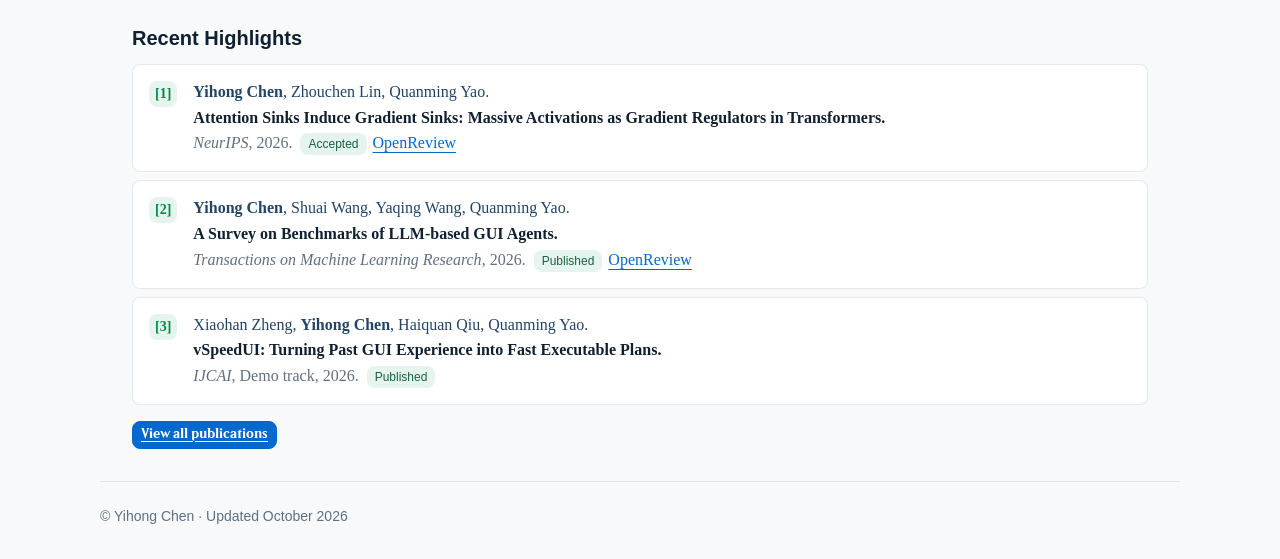
==== commit adaac167: "update" ====
--- a/index.html
+++ b/index.html
@@ -3,16 +3,16 @@
 <head>
     <meta charset="utf-8">
     <meta name="viewport" content="width=device-width, initial-scale=1">
-    <meta name="description" content="陈奕宏的个人主页：LLM Agent、科学计算、数值算法、数学推理与工具化科研流程。">
+    <meta name="description" content="陈奕宏，清华大学电子工程系博士后。研究 Transformer 机制、GUI 智能体评测与记忆复用、大模型训练稳定性，以及动理学方程的模型与数值方法。">
     <meta name="author" content="Yihong Chen">
-    <meta name="keywords" content="陈奕宏, Yihong Chen, LLM Agent, Scientific Computing, Numerical Algorithms, Mathematical Reasoning">
+    <meta name="keywords" content="陈奕宏, Yihong Chen, Transformer, LLM, GUI Agent, Attention Sinks, Training Stability, Kinetic Equations">
     <meta property="og:type" content="website">
     <meta property="og:title" content="陈奕宏 | Yihong Chen">
-    <meta property="og:description" content="陈奕宏的个人主页：LLM Agent、科学计算、数值算法、数学推理与工具化科研流程。">
+    <meta property="og:description" content="陈奕宏，清华大学电子工程系博士后。研究 Transformer 机制、GUI 智能体评测与记忆复用、大模型训练稳定性，以及动理学方程的模型与数值方法。">
     <meta name="twitter:card" content="summary">
     <meta name="twitter:title" content="陈奕宏 | Yihong Chen">
-    <meta name="twitter:description" content="陈奕宏的个人主页：LLM Agent、科学计算、数值算法、数学推理与工具化科研流程。">
-    <title></title>
+    <meta name="twitter:description" content="陈奕宏，清华大学电子工程系博士后。研究 Transformer 机制、GUI 智能体评测与记忆复用、大模型训练稳定性，以及动理学方程的模型与数值方法。">
+    <title>陈奕宏 | Yihong Chen</title>
     <!-- 样式统一维护在 css/main.css；发表相关数据维护在 js/publications.js。 -->
     <link rel="stylesheet" href="css/main.css">
     <script src="js/content.js" defer></script>
@@ -25,6 +25,7 @@
         <!-- 顶部导航：data-nav 对应 content.js 的 nav 键名；href 可指向本页锚点或独立页面。 -->
         <nav class="site-nav" aria-label="Primary navigation">
             <a href="#profile" data-nav="profile"></a>
+            <a href="#research-focus" data-nav="research"></a>
             <a href="#experience" data-nav="experience"></a>
             <a href="#projects" data-nav="projects"></a>
             <a href="#honors" data-nav="honors"></a>
@@ -40,8 +41,10 @@
         <!-- 首屏：这里保留结构，姓名、简介、标签和个人信息由 JS 按语言填入。 -->
         <section class="hero" aria-labelledby="profile-name">
             <div class="hero-copy">
+                <p class="eyebrow" id="hero-eyebrow"></p>
                 <h1 id="profile-name"></h1>
                 <p class="lead" id="hero-lead"></p>
+                <p class="opportunity" id="hero-opportunity"></p>
                 <div class="identity-meta">
                     <ul class="meta-list" id="profile-lines"></ul>
                 </div>
@@ -91,11 +94,14 @@
             <div class="honor-list" id="honor-list"></div>
         </section>
 
-        <!-- 完整论文列表放在 publications.html，首页只保留入口。 -->
+        <!-- 首页展示近期代表工作，完整论文列表放在 publications.html。 -->
         <section class="section" id="outputs" aria-labelledby="outputs-title">
             <div class="section-heading">
                 <h2 id="outputs-title"></h2>
+                <p class="section-copy" id="outputs-summary"></p>
             </div>
+            <h3 class="selected-title" id="selected-title"></h3>
+            <ol class="outputs-list" id="selected-list"></ol>
             <div class="section-actions">
                 <a class="text-button primary" id="outputs-link" href="publications.html"></a>
             </div>
--- a/css/main.css
+++ b/css/main.css
@@ -178,8 +178,8 @@
 .item-type {
     margin: 0;
     color: var(--color-accent);
-    font-family: var(--font-display);
-    font-size: var(--text-ss);
+    font-family: var(--font-sans);
+    font-size: var(--text-s);
     font-weight: var(--font-weight-bb);
 }
 
@@ -192,6 +192,21 @@
 .lead {
     max-width: var(--copy-width);
     margin: var(--space-l) 0 0;
+}
+
+.eyebrow {
+    margin: 0 0 var(--space-m);
+    color: var(--color-primary-strong);
+    font-size: var(--text-s);
+    font-weight: var(--font-weight-b);
+}
+
+.opportunity {
+    margin: var(--space-l) 0 0;
+    padding-left: var(--space-m);
+    color: var(--color-accent);
+    border-left: 3px solid var(--color-accent);
+    font-weight: var(--font-weight-b);
 }
 
 .body-copy p {
@@ -483,7 +498,7 @@
    ========================================================= */
 .research-focus-grid {
     display: grid;
-    grid-template-columns: repeat(3, minmax(0, 1fr));
+    grid-template-columns: 1fr;
     gap: var(--space-l);
 }
 
@@ -499,8 +514,50 @@
     color: var(--color-body);
 }
 
-.projects-item-header {
+.item-header {
     margin-bottom: var(--space-m);
+}
+
+.research-focus-item .item-header {
+    margin-bottom: 0;
+}
+
+.item-meta {
+    display: flex;
+    flex-wrap: wrap;
+    align-items: baseline;
+    justify-content: space-between;
+    gap: var(--space-ss) var(--space-l);
+    margin-top: var(--space-s);
+}
+
+.item-duration {
+    margin: 0;
+    color: var(--color-muted);
+    font-size: var(--text-s);
+}
+
+.item-highlights {
+    display: grid;
+    gap: var(--space-s);
+    margin: var(--space-m) 0 0;
+    padding-left: var(--space-ll);
+    color: var(--color-body);
+    line-height: 1.65;
+}
+
+.research-focus-item .item-highlights {
+    margin-top: 0;
+}
+
+.related-papers {
+    margin: 0;
+    color: var(--color-muted);
+    font-size: var(--text-s);
+}
+
+.related-papers a {
+    margin-left: var(--space-s);
 }
 
 .projects-item > p {
@@ -550,9 +607,9 @@
     position: relative;
 }
 
-.timeline-body text {
-    margin-right: var(--space-l);
-    font-size: var(--text-m);
+.timeline-body .timeline-affiliation {
+    margin-top: var(--space-s);
+    color: var(--color-body);
 }
 
 .timeline-body > p:last-child {
@@ -560,10 +617,8 @@
     color: var(--color-muted);
 }
 
-.timeline-time {
-    position: absolute;
-    top: var(--space-l);
-    right: var(--space-l);
+.timeline-body .timeline-time {
+    margin-top: var(--space-s);
     color: var(--color-accent);
     font-size: var(--text-s);
     font-weight: var(--font-weight-b);
@@ -574,6 +629,16 @@
    ========================================================= */
 .publications-section {
     border-top: 0;
+}
+
+.page-title {
+    font-family: var(--font-display);
+}
+
+.publication-area-title,
+.selected-title {
+    font-size: var(--text-ll);
+    line-height: var(--line-card-title);
 }
 
 .outputs-block {
@@ -589,7 +654,7 @@
     font-size: var(--text-m);
     line-height: var(--line-card-title);
     list-style: none;
-    counter-reset: outputs;
+    counter-reset: outputs var(--publication-start, 0);
 }
 
 .outputs-list li {
@@ -599,6 +664,12 @@
     align-items: start;
     padding: var(--space-l);
     counter-increment: outputs;
+    scroll-margin-top: calc(var(--header-height) + var(--space-ll));
+}
+
+.outputs-list li:target {
+    border-color: var(--color-primary);
+    box-shadow: 0 0 0 2px var(--color-tag-bg);
 }
 
 .outputs-list li::before {
@@ -639,7 +710,26 @@
 }
 
 .outputs-meta {
-    white-space: nowrap;
+    white-space: normal;
+}
+
+.publication-status {
+    display: inline-block;
+    margin-left: var(--space-s);
+    padding: 2px var(--space-s);
+    color: var(--color-muted);
+    background: var(--color-soft);
+    border-radius: var(--radius-m);
+    font-family: var(--font-sans);
+    font-size: var(--text-ss);
+    line-height: var(--line-base);
+    vertical-align: baseline;
+}
+
+.status-accepted,
+.status-published {
+    color: #16643e;
+    background: var(--color-outputs-index-bg);
 }
 
 .outputs-meta a {
@@ -715,6 +805,32 @@
 /* =========================================================
    12. 响应式：默认电脑横屏；这里统一处理手机竖屏
    ========================================================= */
+@media (max-width: 960px) {
+    .site-header {
+        grid-template-columns: 1fr auto;
+        gap: var(--space-s);
+        padding: var(--space-s) var(--space-l);
+    }
+
+    .site-nav {
+        grid-column: 1 / -1;
+        justify-content: flex-start;
+        order: 3;
+        overflow-x: auto;
+        min-width: 0;
+        scrollbar-width: none;
+    }
+
+    .site-nav::-webkit-scrollbar {
+        display: none;
+    }
+
+    .section,
+    .outputs-list li {
+        scroll-margin-top: 128px;
+    }
+}
+
 @media (max-width: 720px) {
     :root {
         --header-height: var(--header-height-compact);
